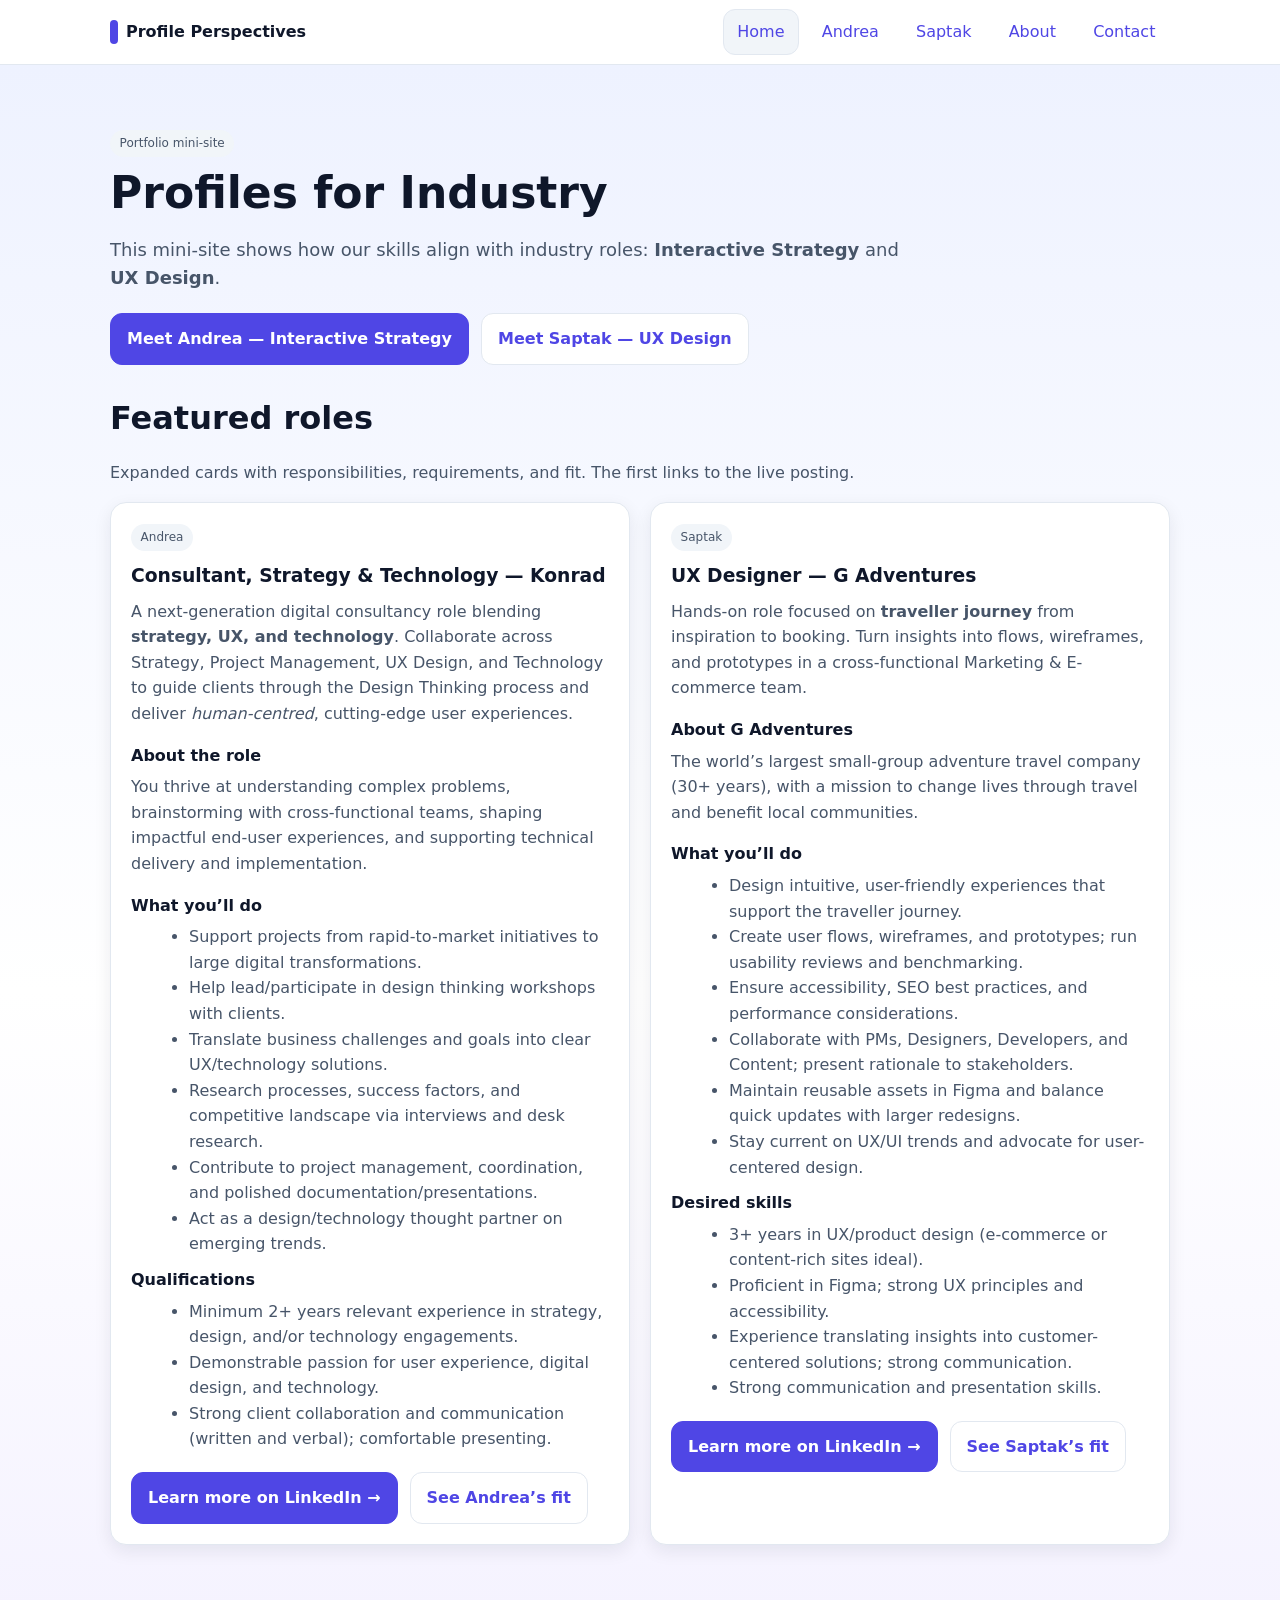
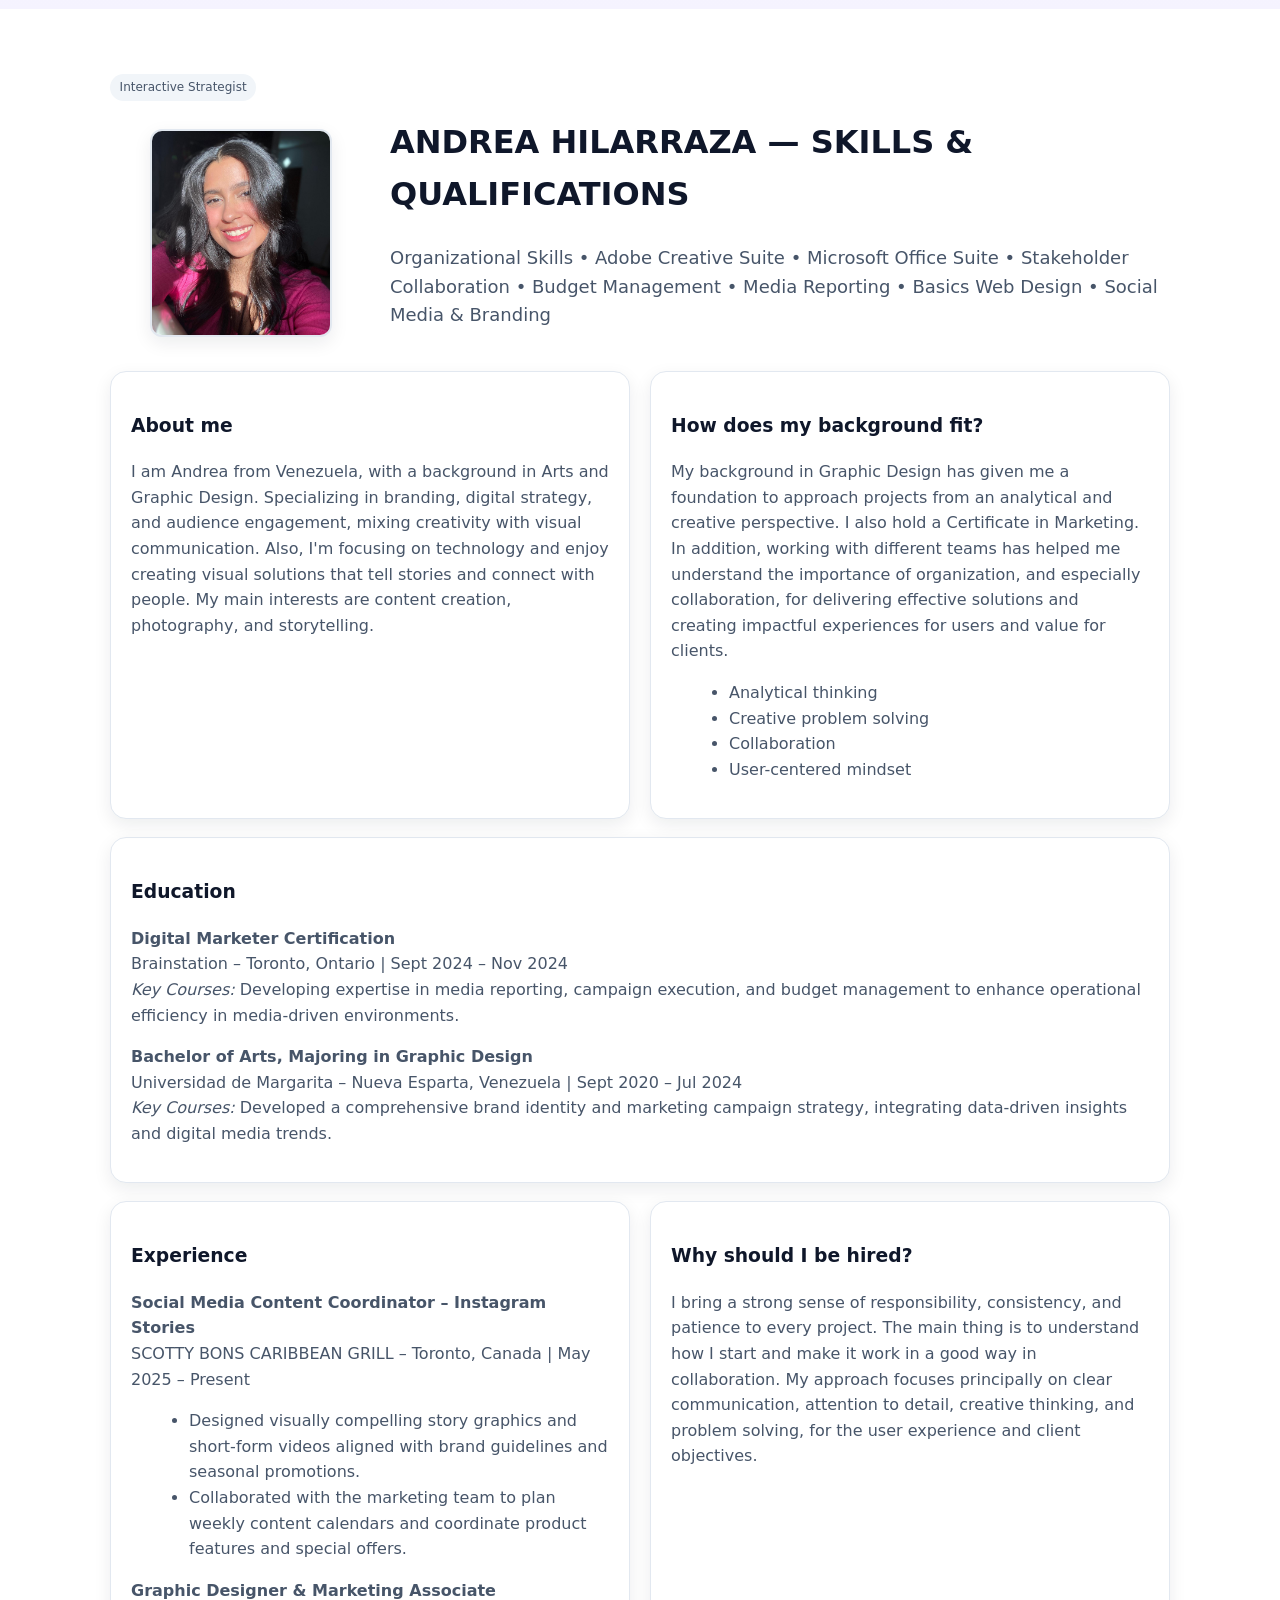
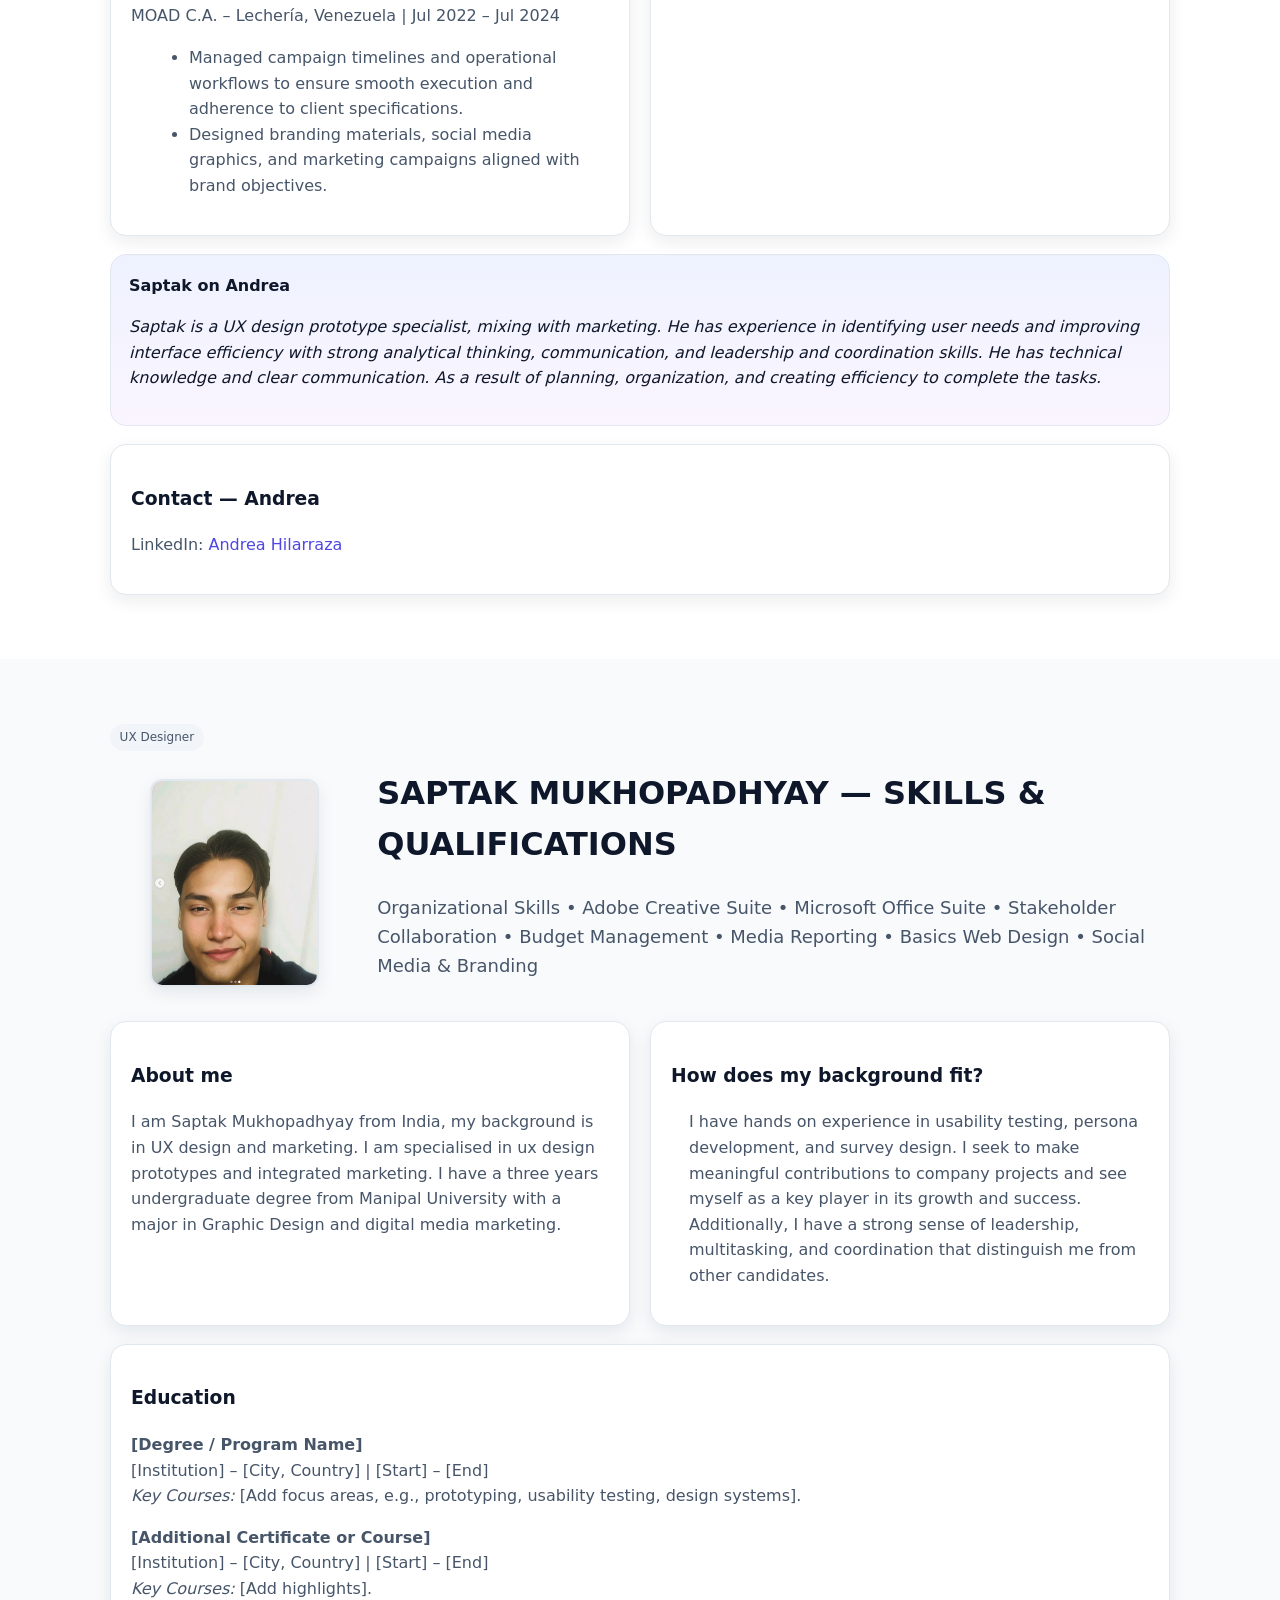
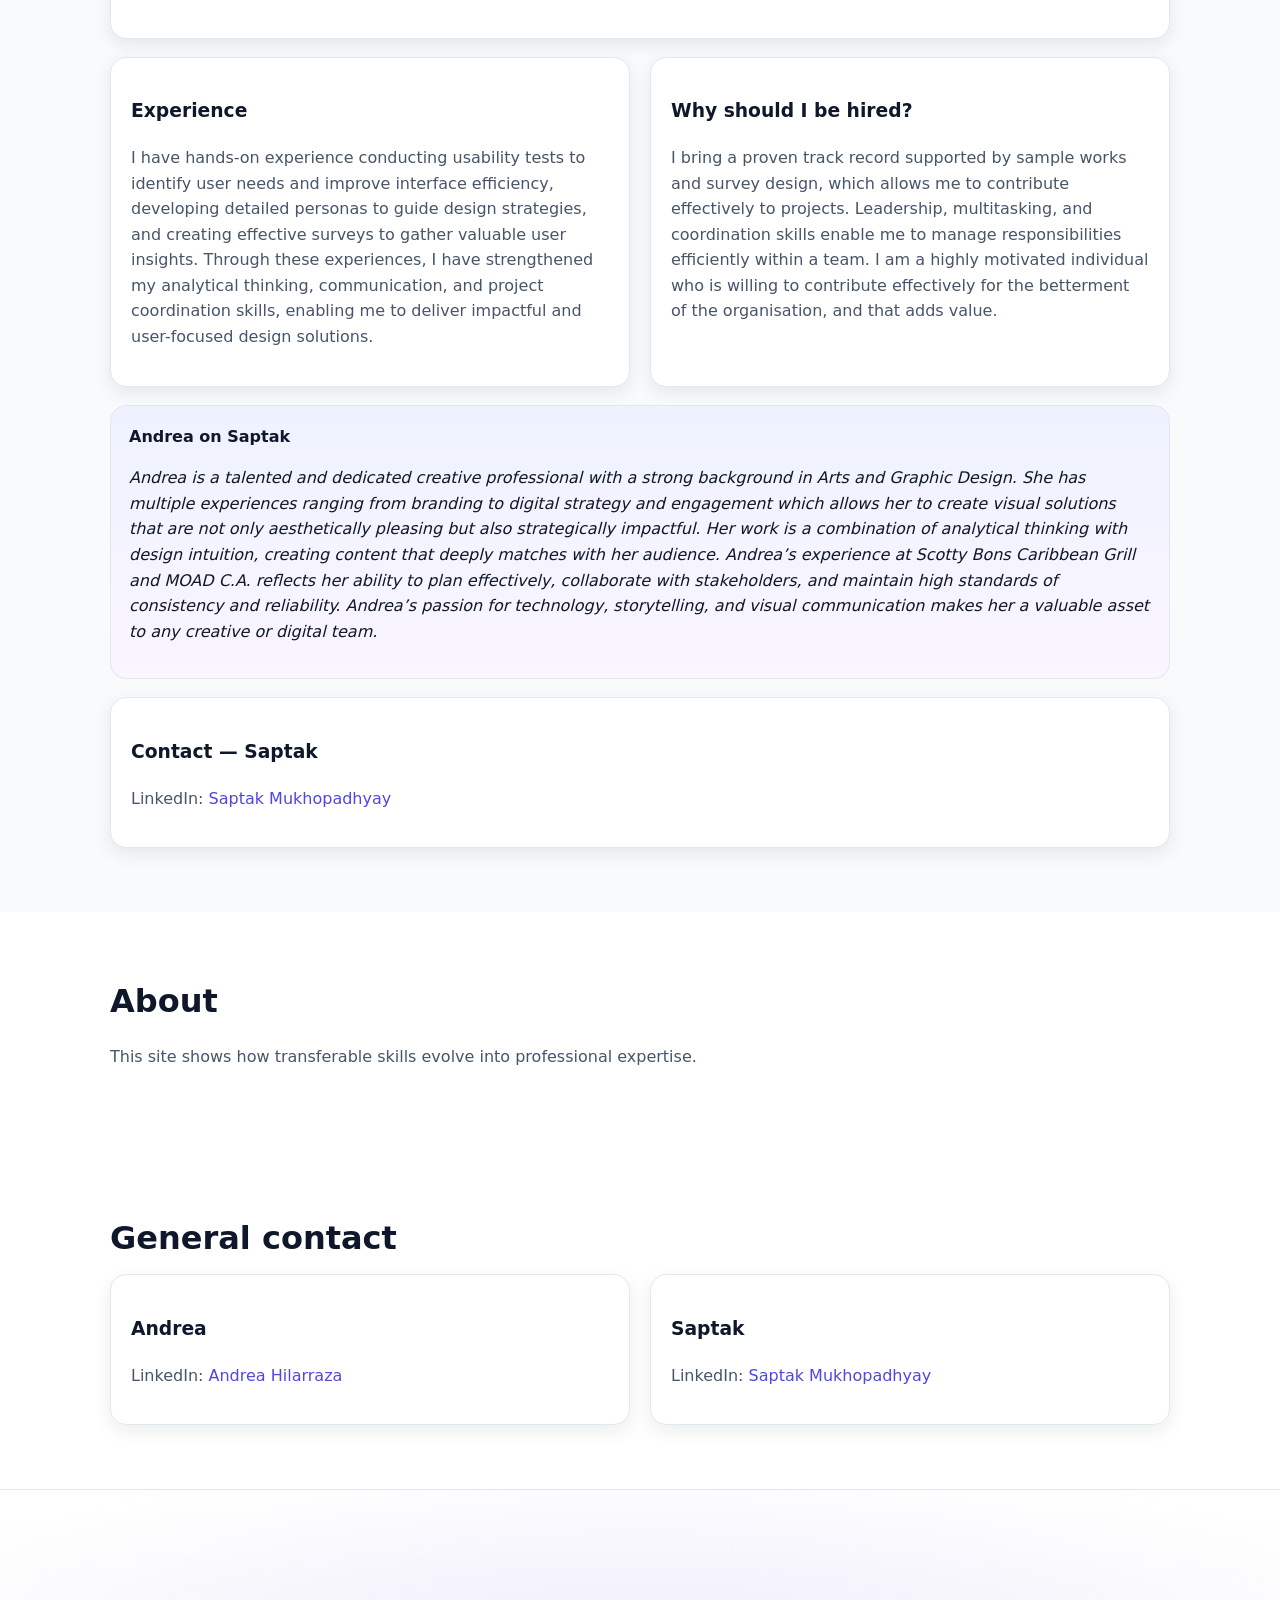
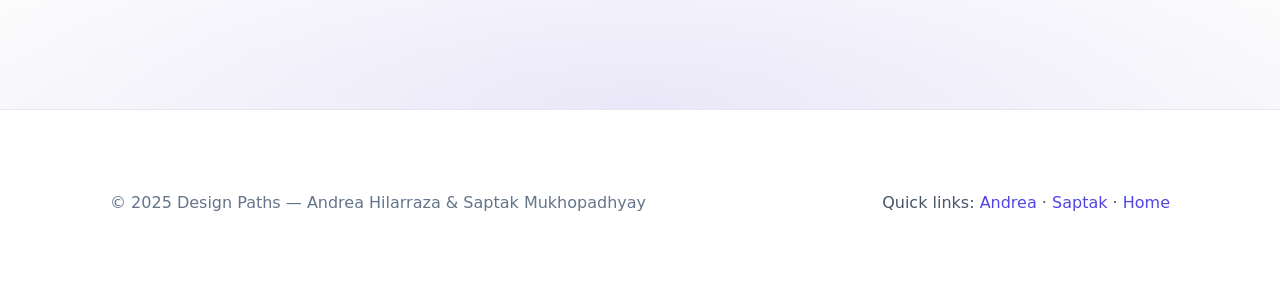
==== index.html @ 1379193f "Update index.html" ====
<!DOCTYPE html>
<html lang="en">
<head>
  <meta charset="utf-8" />
  <meta name="viewport" content="width=device-width,initial-scale=1" />
  <title>Andrea & Saptak</title>
  <meta name="description" content="Mini-site showing how our skills align with Interactive Strategy and UX Design roles." />
  <style>
    :root{
      /* Light palette + corporate accents */
      --bg:#ffffff; --ink:#0f172a; --muted:#475569; --line:#e2e8f0;
      --indigo:#4f46e5; --lav:#7c3aed; --soft:#f8fafc; --chip:#f1f5f9;
      /* UI tokens */
      --radius:16px; --shadow:0 6px 18px rgba(15,23,42,.08); --max:1100px;
      --focus: 0 0 0 3px rgba(79,70,229,.35), 0 0 0 6px rgba(124,58,237,.25);
      /* Avatar size */
      --avatar: 208px; /* slightly larger square */
    }
    *{box-sizing:border-box}
    html{scroll-behavior:smooth}
    @media (prefers-reduced-motion: reduce){
      html{scroll-behavior:auto}
      *{animation:none!important;transition:none!important}
    }
    body{
      margin:0; color:var(--ink);
      font:400 16px/1.6 system-ui,-apple-system,Segoe UI,Roboto,Inter,Arial,sans-serif;
      background:var(--bg);
    }
    a{color:var(--indigo);text-decoration:none}
    a:hover{text-decoration:underline}
    img{max-width:100%;display:block}
    /* Visible focus */
    a:focus, button:focus{outline:none; box-shadow:var(--focus); border-radius:10px}

    /* Layout */
    .container{max-width:var(--max);margin-inline:auto;padding:0 20px}
    section{padding:64px 0}
    .hero{background:linear-gradient(180deg,#eef2ff 0%, #fff 60%, #f5f3ff 100%)}
    h1{font-size:clamp(28px,5vw,44px);line-height:1.1;margin:12px 0}
    h2{font-size:clamp(22px,3.5vw,32px);margin:0 0 10px}
    p.lead{font-size:18px;color:var(--muted);max-width:70ch}
    .muted{color:var(--muted)}

    /* Header */
    .skip{position:absolute;left:-9999px;top:auto;width:1px;height:1px;overflow:hidden}
    .skip:focus{position:fixed;left:16px;top:16px;width:auto;height:auto;background:#fff;border:2px solid var(--indigo);padding:.5rem .75rem;border-radius:10px;z-index:1000}
    header{
      position:sticky;top:0;z-index:100;
      background:rgba(255,255,255,.85);
      backdrop-filter:saturate(160%) blur(8px);
      border-bottom:1px solid var(--line);
    }
    .nav{display:flex;align-items:center;justify-content:space-between;gap:12px;height:64px}
    .brand{display:flex;align-items:center;gap:.5rem;font-weight:700}
    .dot{width:8px;height:24px;background:var(--indigo);border-radius:4px}
    .links{display:flex;gap:.5rem;flex-wrap:wrap}
    .link{display:inline-flex;align-items:center;gap:.5rem;padding:.55rem .85rem;border-radius:.75rem;border:1px solid transparent}
    .link[aria-current="page"], .link.is-active, .link:hover{background:var(--chip);border-color:var(--line)}
    .link svg{width:16px;height:16px;opacity:.7}

    /* Components */
    .cta-row{display:flex;gap:12px;flex-wrap:wrap;margin-top:20px}
    .btn{display:inline-flex;align-items:center;justify-content:center;padding:.75rem 1rem;border-radius:12px;border:1px solid var(--line);font-weight:600;background:#fff}
    .btn.primary{background:var(--indigo);color:#fff;border-color:var(--indigo)}
    .btn.ghost:hover{background:#f8fafc}
    .btn:disabled{opacity:.6;cursor:not-allowed}

    .tag{display:inline-block;padding:.25rem .6rem;border-radius:999px;background:var(--chip);color:var(--muted);font-size:12px}

    .card{border:1px solid var(--line);border-radius:var(--radius);background:#fff;padding:20px;box-shadow:var(--shadow)}
    .grid{display:grid;gap:20px}
    .Cols2{grid-template-columns:repeat(2,minmax(0,1fr))}
    @media (max-width:840px){.Cols2{grid-template-columns:1fr}}

    .testimonial{display:flex;gap:14px;align-items:flex-start;margin-top:18px;background:linear-gradient(180deg,#eef2ff,#faf5ff);border:1px solid var(--line);border-radius:16px;padding:18px}
    .quote{font-style:italic}

    /* Footer & utilities */
    .footer{border-top:1px solid var(--line);color:#64748b}
    .backtop{position:fixed;right:16px;bottom:16px;z-index:100;opacity:0;pointer-events:none;transform:translateY(8px);transition:all .2s}
    .backtop.visible{opacity:1;pointer-events:auto;transform:translateY(0)}

    /* Square profile photos */
    .sr-only{
      position:absolute;width:1px;height:1px;padding:0;margin:-1px;overflow:hidden;
      clip:rect(0,0,0,0);white-space:nowrap;border:0;
    }
    .photo-frame{
      width:var(--avatar); height:var(--avatar);
      border-radius:12px; /* square with soft corners */
      overflow:hidden;
      border:2px solid var(--line);
      background:#fff;
      box-shadow:var(--shadow);
    }
    .photo-frame img{
      width:100%; height:100%;
      object-fit:cover;
      object-position:center center;
      display:block;
      aspect-ratio:1/1;
    }

    /* NEW: identity row puts avatar beside the name */
    .identity{display:flex;align-items:center;gap:18px;margin-top:12px}
    .identity .text{display:flex;flex-direction:column;gap:6px}
    .identity h2{margin:0}
    @media (max-width:640px){
      .identity{flex-direction:row;align-items:center}
    }

    /* Decorative bottom texture (subtle & professional) */
    .texture-band{
      height: 220px;
      background:
        radial-gradient(1200px 400px at 50% 100%, rgba(79,70,229,0.06), transparent 70%),
        radial-gradient(1000px 360px at 50% 100%, rgba(124,58,237,0.05), transparent 65%),
        linear-gradient(180deg, transparent 0%, rgba(15,23,42,0.02) 100%);
      border-top:1px solid var(--line);
    }
    @media (prefers-color-scheme: dark){
      .texture-band{
        background:
          radial-gradient(1200px 400px at 50% 100%, rgba(99,102,241,0.12), transparent 70%),
          radial-gradient(1000px 360px at 50% 100%, rgba(168,85,247,0.10), transparent 65%),
          linear-gradient(180deg, transparent 0%, rgba(255,255,255,0.03) 100%);
      }
    }
  </style>
</head>
<body>
  <a class="skip" href="#main-content">Skip to content</a>

  <!-- NAV -->
  <header role="banner">
    <div class="container nav">
      <div class="brand"><span class="dot" aria-hidden="true"></span> Profile Perspectives </div>
      <nav class="links" aria-label="Primary">
        <a class="link" href="#home" data-nav>Home</a>
        <a class="link" href="#andrea" data-nav>Andrea</a>
        <a class="link" href="#saptak" data-nav>Saptak</a>
        <a class="link" href="#about" data-nav>About</a>
        <a class="link" href="#contact" data-nav>Contact</a>
      </nav>
    </div>
  </header>

  <main id="main-content">
    <!-- HOME -->
    <section id="home" class="hero" aria-labelledby="home-title">
      <div class="container">
        <span class="tag">Portfolio mini-site</span>
        <h1 id="home-title">Profiles for Industry</h1>
        <p class="lead">
          This mini-site shows how our skills align with industry roles:
          <strong>Interactive Strategy</strong> and <strong>UX Design</strong>.
        </p>
        <div class="cta-row">
          <a class="btn primary" href="#andrea" aria-label="Go to Andrea’s profile">Meet Andrea — Interactive Strategy</a>
          <a class="btn" href="#saptak" aria-label="Go to Saptak’s profile">Meet Saptak — UX Design</a>
        </div>
      </div>

      <!-- Featured roles -->
      <div class="container" aria-labelledby="roles-title" style="margin-top:28px">
        <h2 id="roles-title">Featured roles</h2>
        <p class="muted">Expanded cards with responsibilities, requirements, and fit. The first links to the live posting.</p>

        <div class="grid Cols2" style="margin-top:16px">
          <!-- ANDREA — Consultant, Strategy & Technology (Konrad) -->
          <article class="card" aria-labelledby="role-andrea">
            <div class="tag" aria-hidden="true">Andrea</div>
            <h3 id="role-andrea" style="margin:10px 0 6px">Consultant, Strategy & Technology — Konrad</h3>
            <p class="muted" style="margin-top:8px">
              A next-generation digital consultancy role blending <strong>strategy, UX, and technology</strong>. Collaborate across Strategy,
              Project Management, UX Design, and Technology to guide clients through the Design Thinking process and deliver
              <em>human-centred</em>, cutting-edge user experiences.
            </p>

            <h4 style="margin:14px 0 6px">About the role</h4>
            <p class="muted" style="margin-top:0">
              You thrive at understanding complex problems, brainstorming with cross-functional teams, shaping impactful end-user
              experiences, and supporting technical delivery and implementation.
            </p>

            <h4 style="margin:12px 0 6px">What you’ll do</h4>
            <ul class="muted" style="margin:0 0 10px 18px">
              <li>Support projects from rapid-to-market initiatives to large digital transformations.</li>
              <li>Help lead/participate in design thinking workshops with clients.</li>
              <li>Translate business challenges and goals into clear UX/technology solutions.</li>
              <li>Research processes, success factors, and competitive landscape via interviews and desk research.</li>
              <li>Contribute to project management, coordination, and polished documentation/presentations.</li>
              <li>Act as a design/technology thought partner on emerging trends.</li>
            </ul>

            <h4 style="margin:10px 0 6px">Qualifications</h4>
            <ul class="muted" style="margin:0 0 14px 18px">
              <li>Minimum 2+ years relevant experience in strategy, design, and/or technology engagements.</li>
              <li>Demonstrable passion for user experience, digital design, and technology.</li>
              <li>Strong client collaboration and communication (written and verbal); comfortable presenting.</li>
            </ul>

            <div class="cta-row">
              <a class="btn primary"
                href="https://www.linkedin.com/jobs/view/4295014505/"
                target="_blank" rel="noopener noreferrer"
                aria-label="Open LinkedIn job posting for Consultant, Strategy & Technology at Konrad">
                Learn more on LinkedIn →
              </a>
              <a class="btn" href="#andrea" aria-label="Go to Andrea’s profile to see alignment">See Andrea’s fit</a>
            </div>
          </article>

          <!-- SAPTAK — UX Designer (G Adventures) -->
          <article class="card" aria-labelledby="role-saptak">
            <div class="tag" aria-hidden="true">Saptak</div>
            <h3 id="role-saptak" style="margin:10px 0 6px">UX Designer — G Adventures</h3>
            <p class="muted" style="margin-top:8px">
              Hands-on role focused on <strong>traveller journey</strong> from inspiration to booking. Turn insights into flows,
              wireframes, and prototypes in a cross-functional Marketing & E-commerce team.
            </p>

            <h4 style="margin:14px 0 6px">About G Adventures</h4>
            <p class="muted" style="margin-top:0">
              The world’s largest small-group adventure travel company (30+ years), with a mission to change lives through travel and benefit local communities.
            </p>

            <h4 style="margin:12px 0 6px">What you’ll do</h4>
            <ul class="muted" style="margin:0 0 10px 18px">
              <li>Design intuitive, user-friendly experiences that support the traveller journey.</li>
              <li>Create user flows, wireframes, and prototypes; run usability reviews and benchmarking.</li>
              <li>Ensure accessibility, SEO best practices, and performance considerations.</li>
              <li>Collaborate with PMs, Designers, Developers, and Content; present rationale to stakeholders.</li>
              <li>Maintain reusable assets in Figma and balance quick updates with larger redesigns.</li>
              <li>Stay current on UX/UI trends and advocate for user-centered design.</li>
            </ul>

            <h4 style="margin:10px 0 6px">Desired skills</h4>
            <ul class="muted" style="margin:0 0 14px 18px">
              <li>3+ years in UX/product design (e-commerce or content-rich sites ideal).</li>
              <li>Proficient in Figma; strong UX principles and accessibility.</li>
              <li>Experience translating insights into customer-centered solutions; strong communication.</li>
              <li>Strong communication and presentation skills.</li>
            </ul>

            <div class="cta-row">
              <a class="btn primary"
                 href="https://www.linkedin.com/jobs/view/4293654556/"
                 target="_blank" rel="noopener noreferrer"
                 aria-label="Open LinkedIn job posting for UX Designer at G Adventures">
                 Learn more on LinkedIn →
              </a>
              <a class="btn" href="#saptak" aria-label="Go to Saptak’s profile to see alignment">See Saptak’s fit</a>
            </div>
          </article>
        </div>
      </div>
      <!-- end Featured roles -->
    </section>

    <!-- ANDREA -->
    <section id="andrea" aria-labelledby="andrea-title">
      <div class="container">
        <span class="tag">Interactive Strategist</span>
        <!-- IDENTITY ROW: avatar beside the name -->
        <div class="identity" aria-labelledby="andrea-title">
          <figure class="photo-frame" aria-labelledby="andrea-photo-caption">
            <img src="andrea-photo.jpg" alt="Portrait of Andrea Hilarraza" />
            <figcaption id="andrea-photo-caption" class="sr-only">Andrea — replace andrea-photo.jpg with your image.</figcaption>
          </figure>
          <div class="text">
            <h2 id="andrea-title">ANDREA HILARRAZA — SKILLS & QUALIFICATIONS </h2>
            <p class="lead"> Organizational Skills • Adobe Creative Suite • Microsoft Office Suite • Stakeholder Collaboration • Budget
Management • Media Reporting • Basics Web Design • Social Media & Branding</p>
          </div>
        </div>

        <!-- Row 1: About + Background Fit -->
        <div class="grid Cols2" style="margin-top:18px">
          <article class="card">
            <h3>About me</h3>
            <p class="muted">I am Andrea from Venezuela, with a background in Arts and Graphic Design. Specializing in branding, digital strategy, and audience engagement, mixing creativity with visual communication. Also, I'm focusing on technology and enjoy creating visual solutions that tell stories and connect with people. My main interests are content creation, photography, and storytelling.</p>
          </article>
          <article class="card">
            <h3>How does my background fit?</h3>
            <p class="muted">My background in Graphic Design has given me a foundation to approach projects from an analytical and creative perspective. I also hold a Certificate in Marketing. In addition, working with different teams has helped me understand the importance of organization, and especially collaboration, for delivering effective solutions and creating impactful experiences for users and value for clients.</p>
            <ul class="muted" style="margin-left:18px">
              <li>Analytical thinking</li>
              <li>Creative problem solving</li>
              <li>Collaboration</li>
              <li>User-centered mindset</li>
            </ul>
          </article>
        </div>

        <!-- NEW: Education (Andrea) -->
        <div class="card" style="margin-top:18px">
          <h3>Education</h3>
          <div class="muted">
            <p><strong>Digital Marketer Certification</strong><br/>
            Brainstation – Toronto, Ontario | Sept 2024 – Nov 2024<br/>
            <em>Key Courses:</em> Developing expertise in media reporting, campaign execution, and budget management to enhance operational efficiency in media-driven environments.</p>

            <p style="margin-top:12px;"><strong>Bachelor of Arts, Majoring in Graphic Design</strong><br/>
            Universidad de Margarita – Nueva Esparta, Venezuela | Sept 2020 – Jul 2024<br/>
            <em>Key Courses:</em> Developed a comprehensive brand identity and marketing campaign strategy, integrating data-driven insights and digital media trends.</p>
          </div>
        </div>

        <!-- Row 2: Experience + Why Hired -->
        <div class="grid Cols2" style="margin-top:18px">
          <article class="card">
            <h3>Experience</h3>
            <div class="muted">
              <p><strong>Social Media Content Coordinator – Instagram Stories</strong><br/>
              SCOTTY BONS CARIBBEAN GRILL – Toronto, Canada | May 2025 – Present</p>
              <ul style="margin-left:18px">
                <li>Designed visually compelling story graphics and short-form videos aligned with brand guidelines and seasonal promotions.</li>
                <li>Collaborated with the marketing team to plan weekly content calendars and coordinate product features and special offers.</li>
              </ul>

              <p style="margin-top:12px;"><strong>Graphic Designer &amp; Marketing Associate</strong><br/>
              MOAD C.A. – Lechería, Venezuela | Jul 2022 – Jul 2024</p>
              <ul style="margin-left:18px">
                <li>Managed campaign timelines and operational workflows to ensure smooth execution and adherence to client specifications.</li>
                <li>Designed branding materials, social media graphics, and marketing campaigns aligned with brand objectives.</li>
              </ul>
            </div>
          </article>

          <article class="card">
            <h3>Why should I be hired?</h3>
            <p class="muted">
              I bring a strong sense of responsibility, consistency, and patience to every project. The main thing is to understand how I start and make it work in a good way in collaboration. 
              My approach focuses principally on clear communication, attention to detail, creative thinking, and problem solving, for the user experience and client objectives. 
            </p>
          </article>
        </div>

        <!-- Testimonial: Saptak on Andrea -->
        <div class="testimonial" aria-label="Testimonial from Saptak about Andrea">
          <div>
            <strong>Saptak on Andrea</strong>
            <p class="quote">Saptak is a UX design prototype specialist, mixing with marketing. He has experience in identifying user needs and improving interface efficiency with strong analytical thinking, communication, and leadership and coordination skills. He has technical knowledge and clear communication. 
              As a result of planning, organization, and creating efficiency to complete the tasks.</p>
          </div>
        </div>

        <!-- CONTACT — ANDREA -->
        <div class="card" id="contact-andrea" style="margin-top:18px">
          <h3>Contact — Andrea</h3>
          <p class="muted">LinkedIn: <a href="https://www.linkedin.com/in/andrea-hilarraza/" target="_blank" rel="noopener noreferrer" aria-label="Visit Andrea's LinkedIn"> Andrea Hilarraza </a></p>
        </div>
      </div>
    </section>

    <!-- SAPTAK -->
    <section id="saptak" aria-labelledby="saptak-title" style="background:var(--soft)">
      <div class="container">
        <span class="tag">UX Designer</span>
        <!-- IDENTITY ROW: avatar beside the name -->
        <div class="identity" aria-labelledby="saptak-title">
          <figure class="photo-frame" aria-labelledby="saptak-photo-caption">
            <img src="saptak-photo.png" alt="Portrait of Saptak Mukhopadhyay" />
            <figcaption id="saptak-photo-caption" class="sr-only">Saptak — replace saptak-photo.png with your image.</figcaption>
          </figure>
          <div class="text">
            <h2 id="saptak-title">SAPTAK MUKHOPADHYAY — SKILLS & QUALIFICATIONS </h2>
            <p class="lead">Organizational Skills • Adobe Creative Suite • Microsoft Office Suite • Stakeholder Collaboration • Budget
Management • Media Reporting • Basics Web Design • Social Media & Branding</p>
          </div>
        </div>

        <!-- Row 1: About + Background Fit -->
        <div class="grid Cols2" style="margin-top:18px">
          <article class="card">
            <h3>About me</h3>
            <p class="muted">I am Saptak Mukhopadhyay from India, my background is in UX design and marketing. 
              I am specialised in ux design prototypes and integrated marketing. I have a three years undergraduate degree from Manipal University 
              with a major in Graphic Design and digital media marketing.</p>
          </article>
          <article class="card">
            <h3>How does my background fit?</h3>
            <p class="muted" style="margin-left:18px"> I have hands on experience in usability testing, persona development, and survey design. 
              I seek to make meaningful contributions to company projects and see myself as a key player in its growth and success. Additionally, 
              I have a strong sense of leadership, multitasking, and coordination that distinguish me from other candidates.</p>
          </article>
        </div>

        <!-- NEW: Education (Saptak) -->
        <div class="card" style="margin-top:18px">
          <h3>Education</h3>
          <div class="muted">
            <!-- Rellena estos campos cuando tengas la info -->
            <p><strong>[Degree / Program Name]</strong><br/>
            [Institution] – [City, Country] | [Start] – [End]<br/>
            <em>Key Courses:</em> [Add focus areas, e.g., prototyping, usability testing, design systems].</p>

            <p style="margin-top:12px;"><strong>[Additional Certificate or Course]</strong><br/>
            [Institution] – [City, Country] | [Start] – [End]<br/>
            <em>Key Courses:</em> [Add highlights].</p>
          </div>
        </div>

        <!-- Row 2: Experience + Why Hired -->
        <div class="grid Cols2" style="margin-top:18px">
          <article class="card">
            <h3>Experience</h3>
            <p class="muted">I have hands-on experience conducting usability tests to identify user needs and improve interface efficiency, 
              developing detailed personas to guide design strategies, and creating effective surveys to gather valuable user insights. 
              Through these experiences, I have strengthened my analytical thinking, communication, and project coordination skills, enabling me to deliver impactful and 
              user-focused design solutions.</p>
          </article>
          <article class="card">
            <h3>Why should I be hired?</h3>
            <p class="muted">I bring a proven track record supported by sample works and survey design, which allows me to contribute effectively 
              to projects. Leadership, multitasking, and coordination skills enable me to manage responsibilities efficiently within a team. I am a highly motivated individual who is willing to contribute effectively 
              for the betterment of the organisation, and that adds value.</p>
          </article>
        </div>

        <!-- Testimonial: Andrea on Saptak -->
        <div class="testimonial" aria-label="Testimonial from Andrea about Saptak">
          <div>
            <strong>Andrea on Saptak</strong>
            <p class="quote">Andrea is a talented and dedicated creative professional with a strong background in Arts and Graphic Design. She has multiple experiences ranging from branding to digital strategy and engagement which allows her to create visual solutions that are not only aesthetically pleasing but also strategically impactful.
Her work is a combination of analytical thinking with design intuition, creating content that deeply matches with her audience. Andrea’s experience at Scotty Bons Caribbean Grill and MOAD C.A. reflects her ability to plan effectively, collaborate with stakeholders, and maintain high standards of consistency and reliability.
Andrea’s passion for technology, storytelling, and visual communication makes her a valuable asset to any creative or digital team.</p>
          </div>
        </div>

        <!-- CONTACT — SAPTAK -->
        <div class="card" id="contact-saptak" style="margin-top:18px">
          <h3>Contact — Saptak</h3>
          <p class="muted">LinkedIn: <a href="https://www.linkedin.com/in/saptak-mukhopadhyay-90a08b219/" target="_blank" rel="noopener noreferrer" aria-label="Visit Saptak's LinkedIn"> Saptak Mukhopadhyay </a></p>
        </div>
      </div>
    </section>

    <!-- ABOUT -->
    <section id="about" aria-labelledby="about-title">
      <div class="container">
        <h2 id="about-title">About</h2>
        <p class="muted">This site shows how transferable skills evolve into professional expertise.</p>
      </div>
    </section>

    <!-- CONTACT -->
    <section id="contact" aria-labelledby="contact-title">
      <div class="container">
        <h2 id="contact-title">General contact</h2>
        <div class="grid Cols2" style="margin-top:10px">
          <div class="card">
            <h3>Andrea</h3>
            <p class="muted">LinkedIn: <a href="https://www.linkedin.com/in/andrea-hilarraza/" target="_blank" rel="noopener noreferrer" aria-label="Visit Andrea's LinkedIn">Andrea Hilarraza</a></p>
          </div>
          <div class="card">
            <h3>Saptak</h3>
            <p class="muted">LinkedIn: <a href="https://www.linkedin.com/in/saptak-mukhopadhyay-90a08b219/" target="_blank" rel="noopener noreferrer" aria-label="Visit Saptak's LinkedIn">Saptak Mukhopadhyay</a></p>
          </div>
        </div>
      </div>
    </section>
  </main>

  <!-- Subtle bottom texture -->
  <section class="texture-band" aria-hidden="true"></section>

  <!-- FOOTER -->
  <footer class="footer" role="contentinfo">
    <section>
      <div class="container" style="display:flex;align-items:center;justify-content:space-between;gap:12px;flex-wrap:wrap">
        <p>© 2025 Design Paths — Andrea Hilarraza & Saptak Mukhopadhyay</p>
        <p class="muted">Quick links: <a href="#andrea">Andrea</a> · <a href="#saptak">Saptak</a> · <a href="#home">Home</a></p>
      </div>
    </section>
  </footer>

  <!-- Back to top -->
  <a href="#home" class="btn backtop" id="backtop" aria-label="Back to top">↑ Top</a>

  <script>
    // Accessible scrollspy: highlights current nav item
    (function(){
      const links = Array.from(document.querySelectorAll('[data-nav]'));
      const ids = links.map(a => a.getAttribute('href')).filter(h => h.startsWith('#'));
      const targets = ids.map(id => document.querySelector(id)).filter(Boolean);

      const setActive = (id) => {
        links.forEach(l => l.classList.toggle('is-active', l.getAttribute('href') === id));
      };

      const observer = new IntersectionObserver((entries) => {
        const visible = entries
          .filter(e => e.isIntersecting)
          .sort((a,b)=> b.intersectionRatio - a.intersectionRatio)[0];
        if(visible){ setActive('#'+visible.target.id); }
      }, { rootMargin: '-40% 0px -55% 0px', threshold:[0, .2, .5, .75, 1] });

      targets.forEach(t => observer.observe(t));

      // Back-to-top visibility
      const back = document.getElementById('backtop');
      const toggleBack = () => {
        if (window.scrollY > 600){ back.classList.add('visible'); }
        else { back.classList.remove('visible'); }
      };
      toggleBack(); window.addEventListener('scroll', toggleBack);

      // Keyboard-friendly focus on section headings after clicking nav links
      links.forEach(a=>{
        a.addEventListener('click', ()=>{
          const href = a.getAttribute('href');
          if(href.startsWith('#')){
            const target = document.querySelector(href);
            if(target){
              if(!target.hasAttribute('tabindex')) target.setAttribute('tabindex','-1');
              setTimeout(()=> target.focus({preventScroll:true}), 300);
            }
          }
        });
      });
    })();
  </script>
</body>
</html>
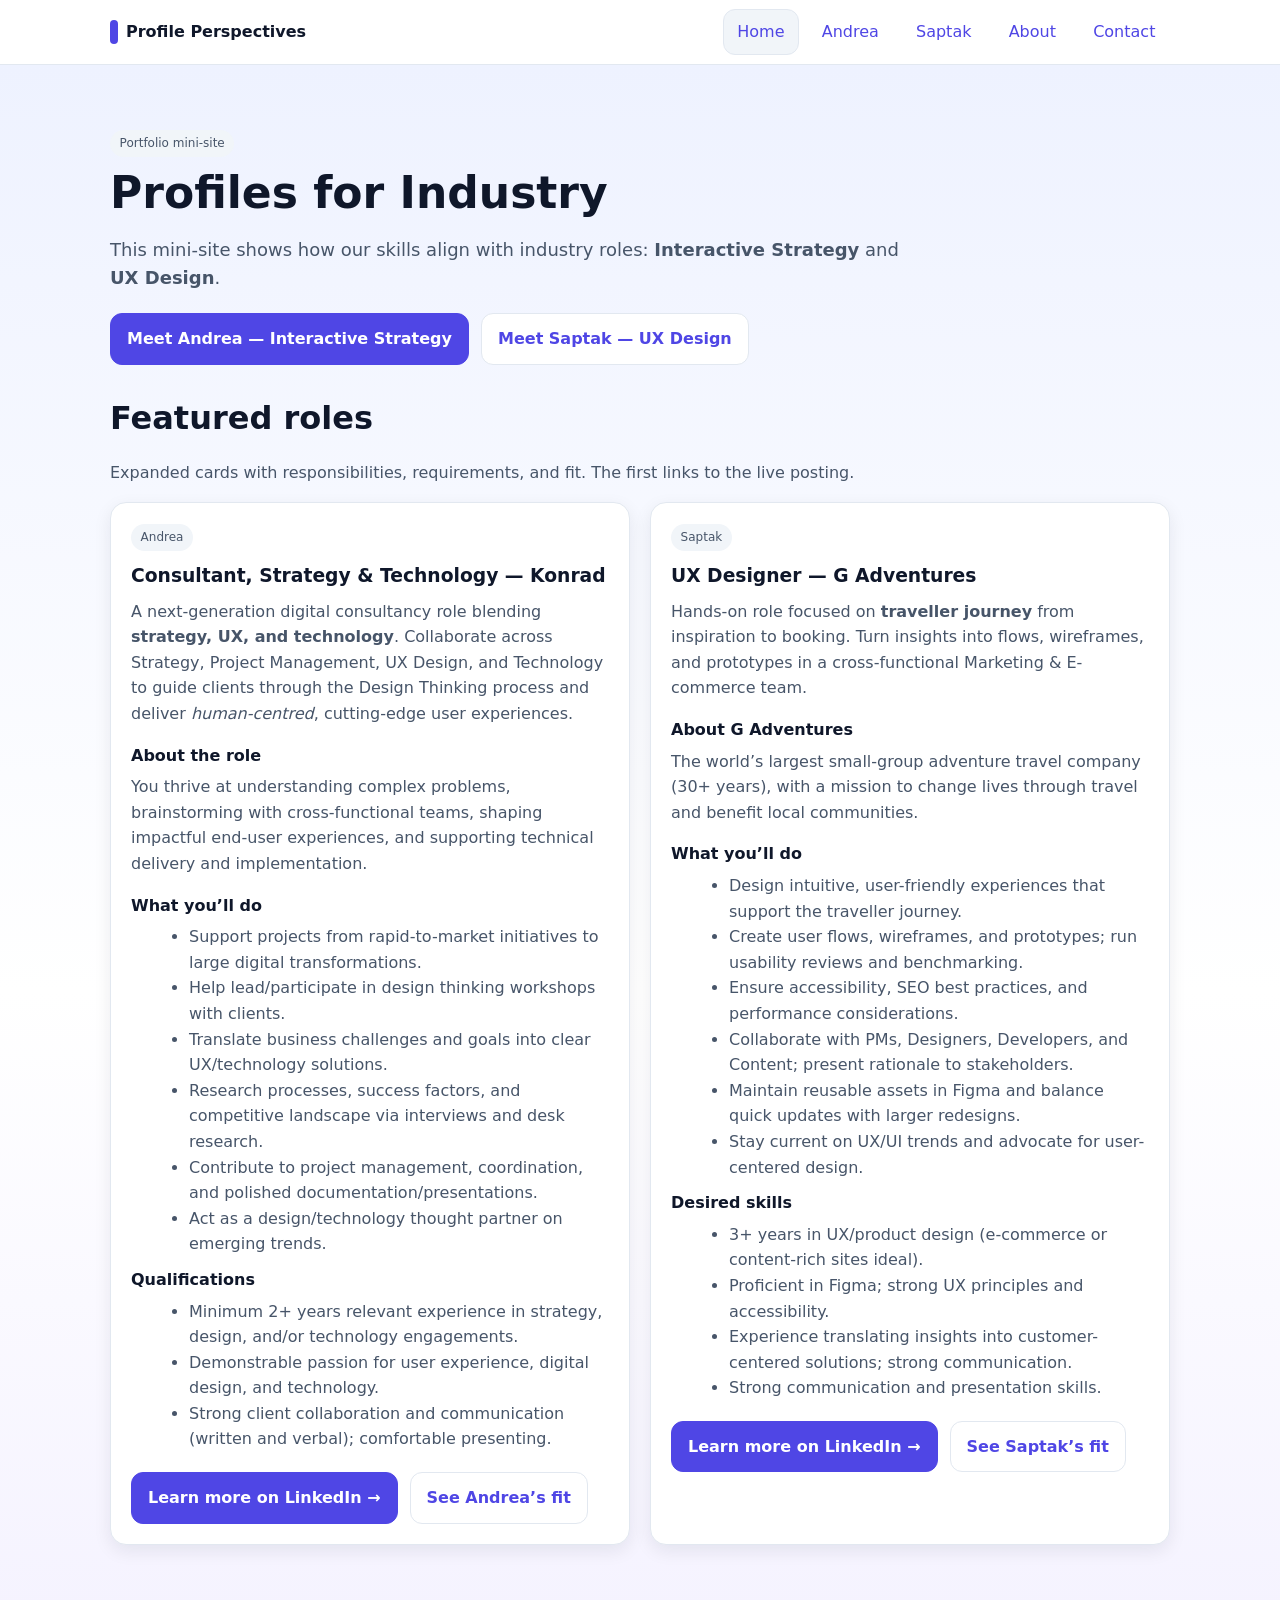
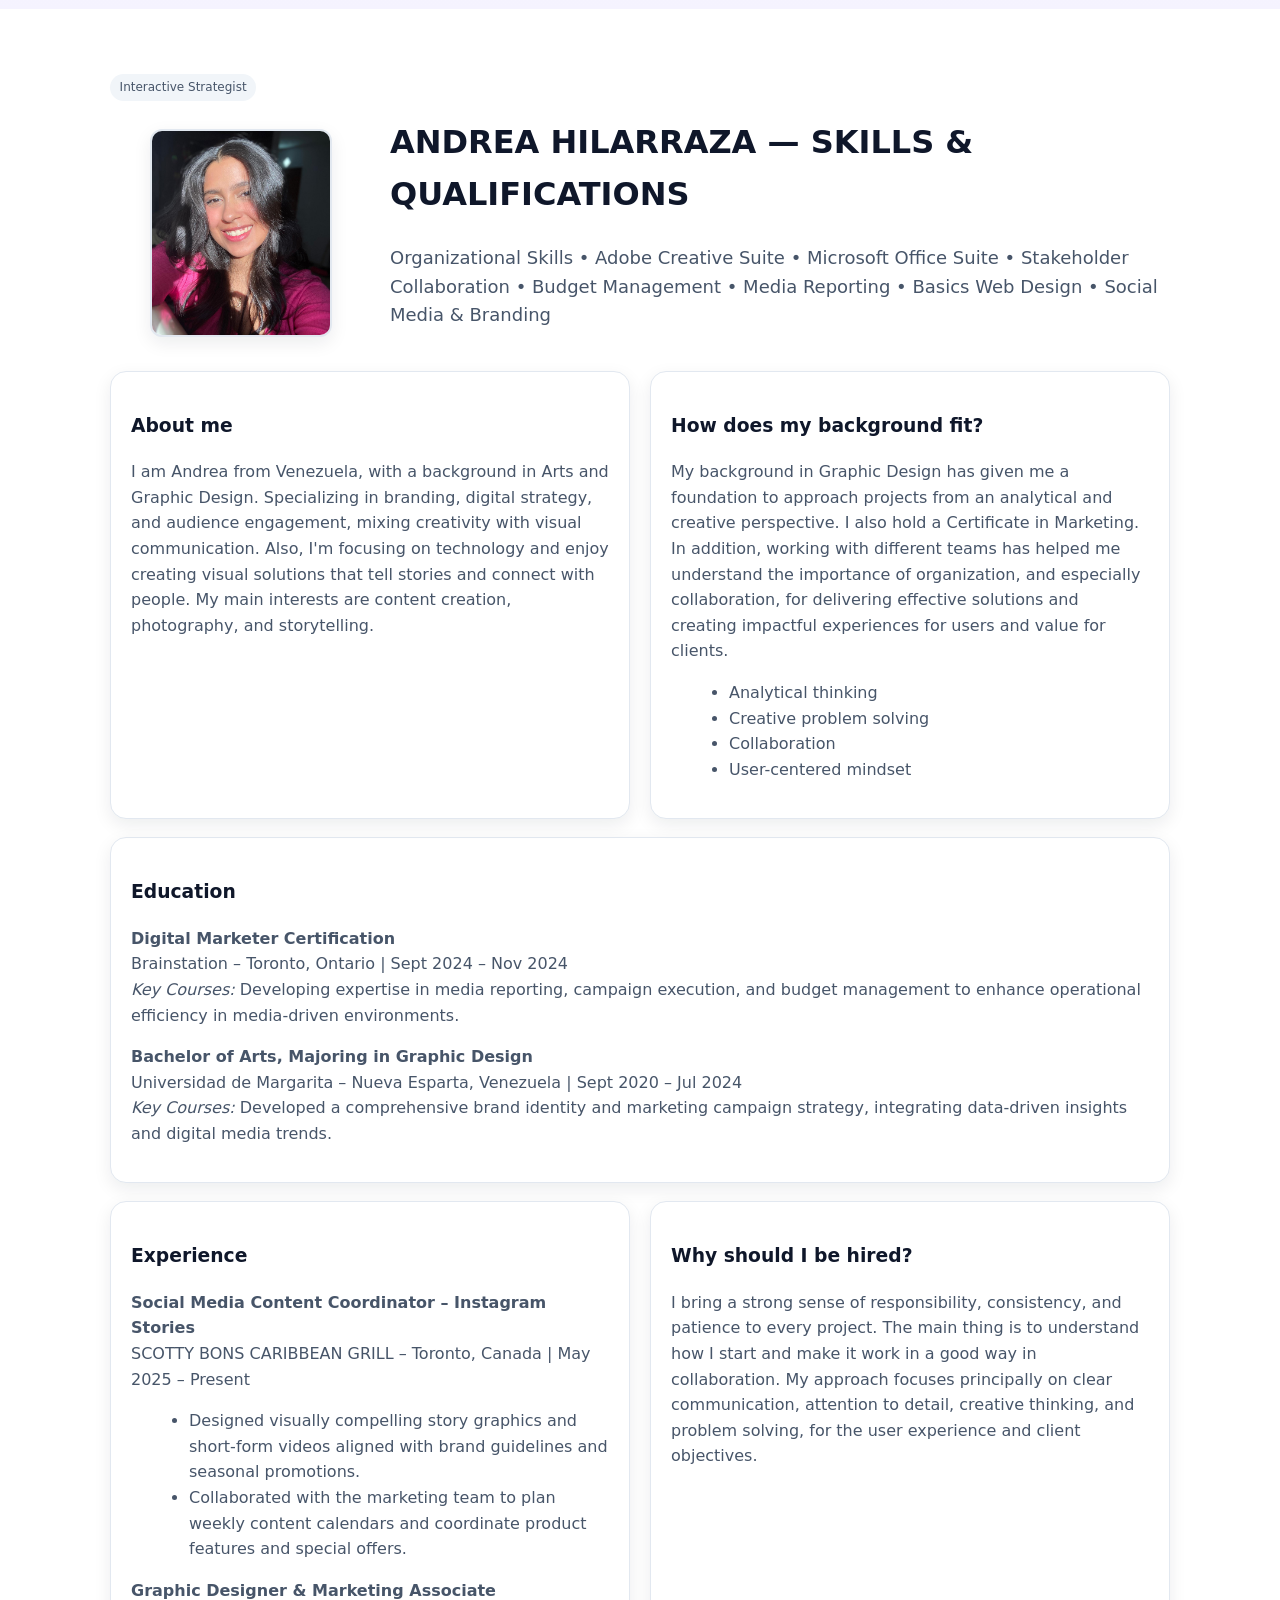
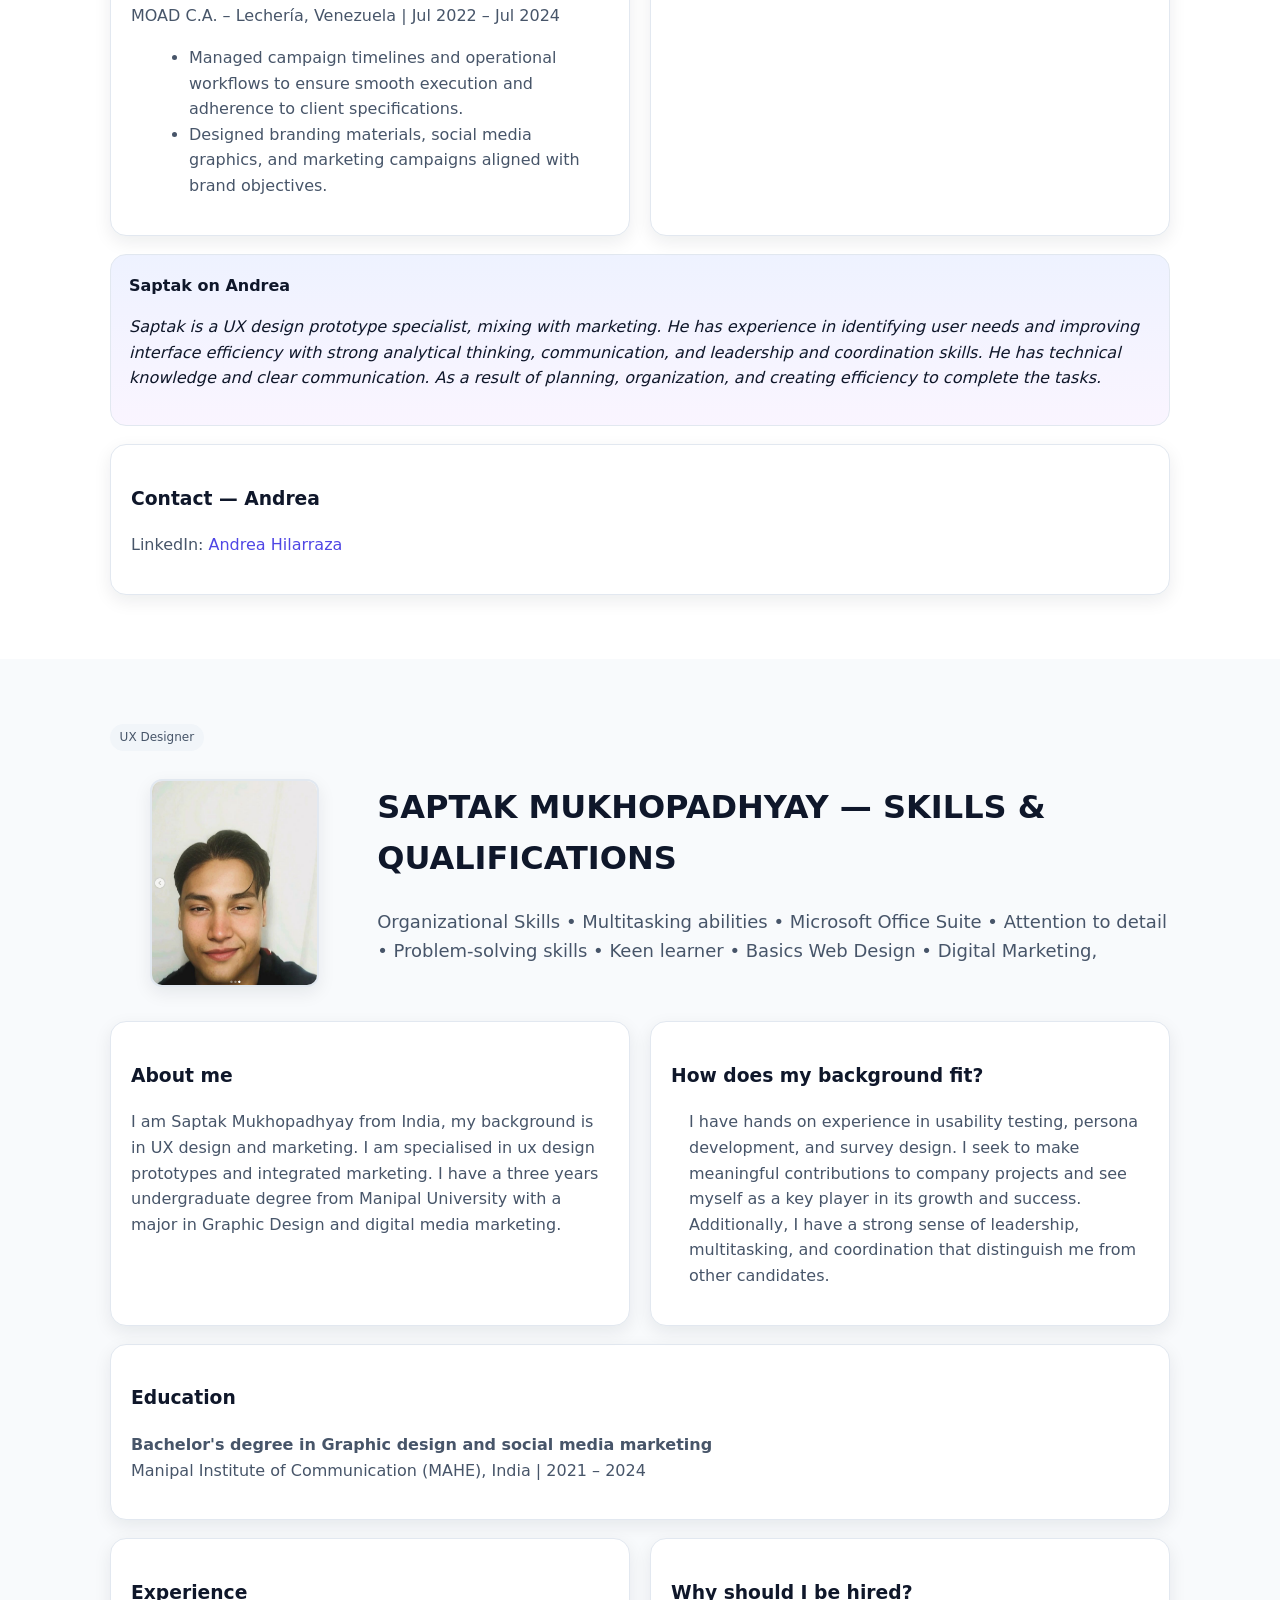
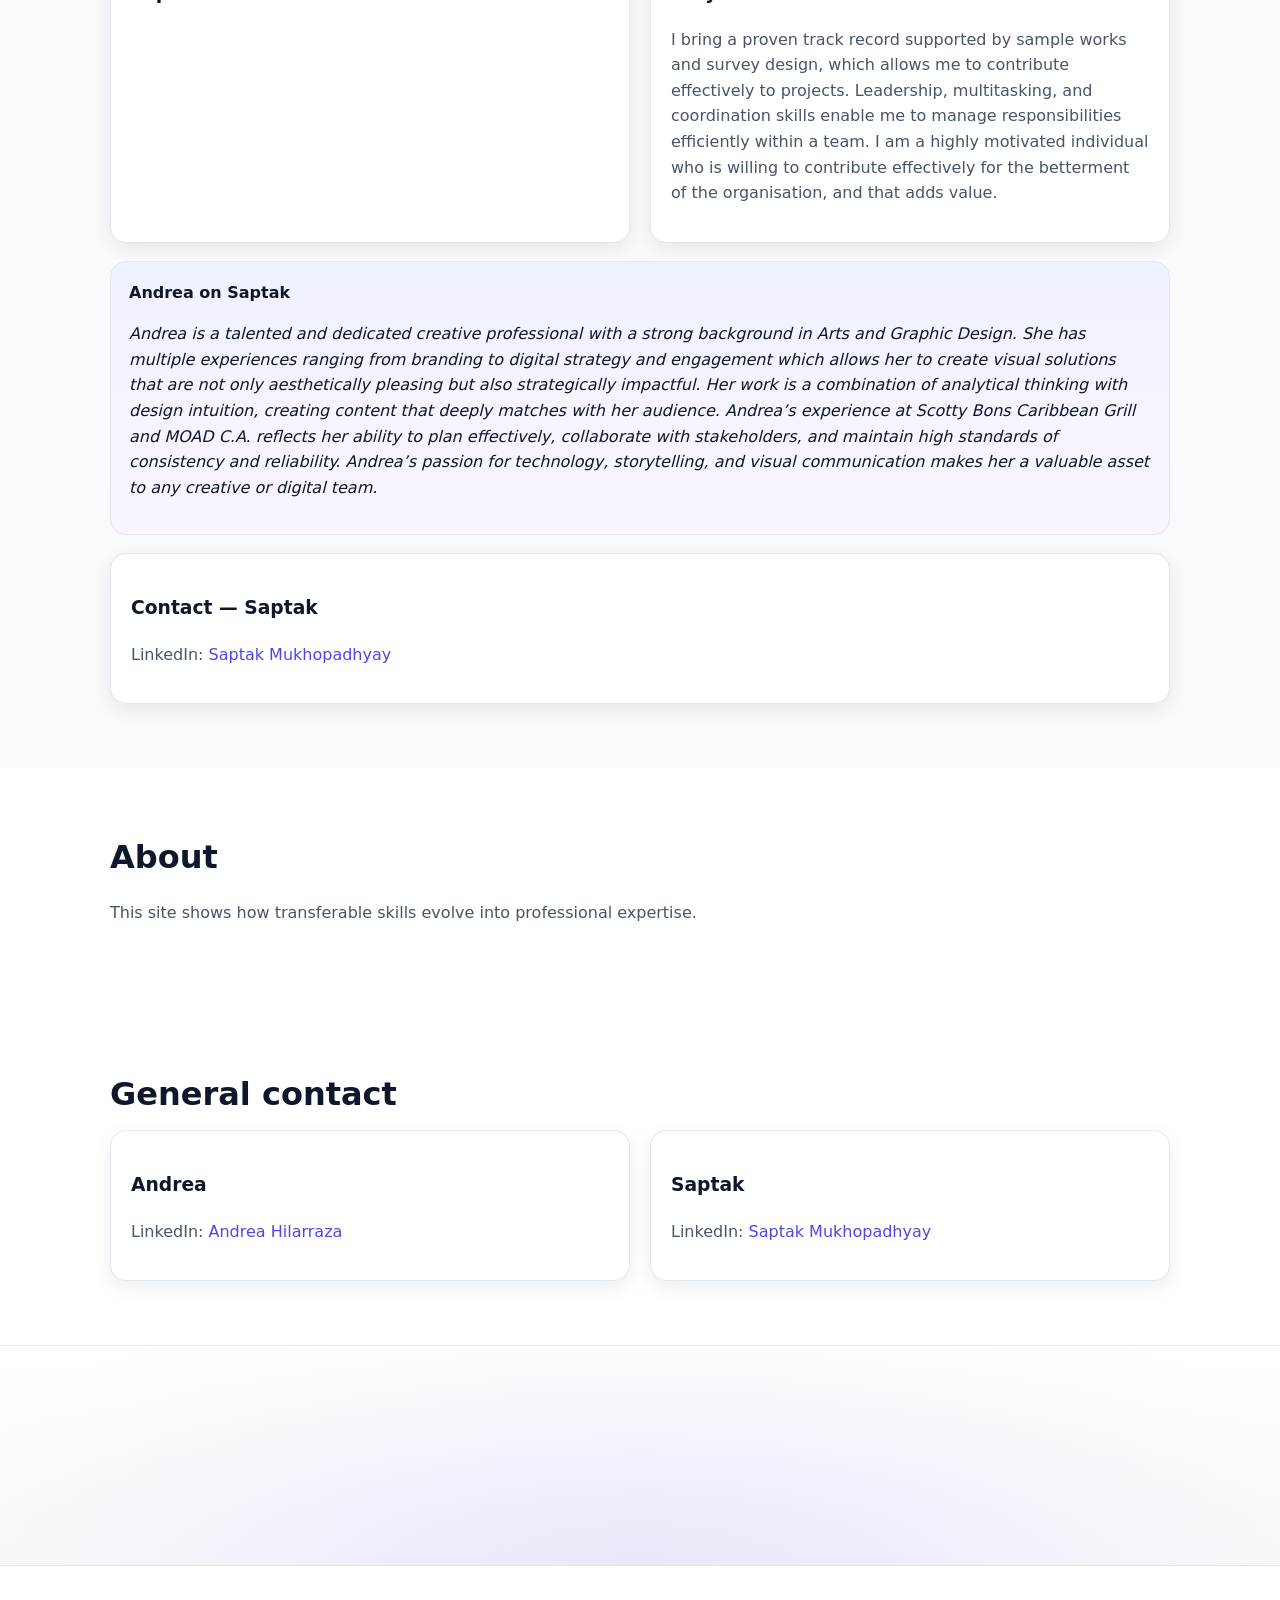
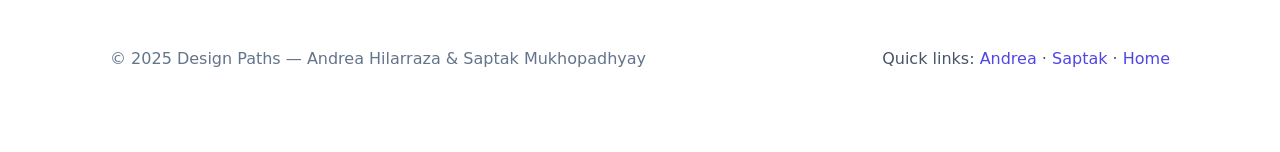
==== commit ddef6352: "Update index.html" ====
--- a/index.html
+++ b/index.html
@@ -367,8 +367,8 @@
           </figure>
           <div class="text">
             <h2 id="saptak-title">SAPTAK MUKHOPADHYAY — SKILLS & QUALIFICATIONS </h2>
-            <p class="lead">Organizational Skills • Adobe Creative Suite • Microsoft Office Suite • Stakeholder Collaboration • Budget
-Management • Media Reporting • Basics Web Design • Social Media & Branding</p>
+            <p class="lead">Organizational Skills • Multitasking abilities • Microsoft Office Suite • Attention to detail • Problem-solving skills
+              • Keen learner • Basics Web Design • Digital Marketing,</p>
           </div>
         </div>
 
@@ -393,13 +393,8 @@
           <h3>Education</h3>
           <div class="muted">
             <!-- Rellena estos campos cuando tengas la info -->
-            <p><strong>[Degree / Program Name]</strong><br/>
-            [Institution] – [City, Country] | [Start] – [End]<br/>
-            <em>Key Courses:</em> [Add focus areas, e.g., prototyping, usability testing, design systems].</p>
-
-            <p style="margin-top:12px;"><strong>[Additional Certificate or Course]</strong><br/>
-            [Institution] – [City, Country] | [Start] – [End]<br/>
-            <em>Key Courses:</em> [Add highlights].</p>
+            <p><strong>Bachelor's degree in Graphic design and social media marketing</strong><br/>
+            Manipal Institute of Communication (MAHE), India | 2021 – 2024 <br/></p>
           </div>
         </div>
 
@@ -407,10 +402,7 @@
         <div class="grid Cols2" style="margin-top:18px">
           <article class="card">
             <h3>Experience</h3>
-            <p class="muted">I have hands-on experience conducting usability tests to identify user needs and improve interface efficiency, 
-              developing detailed personas to guide design strategies, and creating effective surveys to gather valuable user insights. 
-              Through these experiences, I have strengthened my analytical thinking, communication, and project coordination skills, enabling me to deliver impactful and 
-              user-focused design solutions.</p>
+            <p class="muted">  </p>
           </article>
           <article class="card">
             <h3>Why should I be hired?</h3>
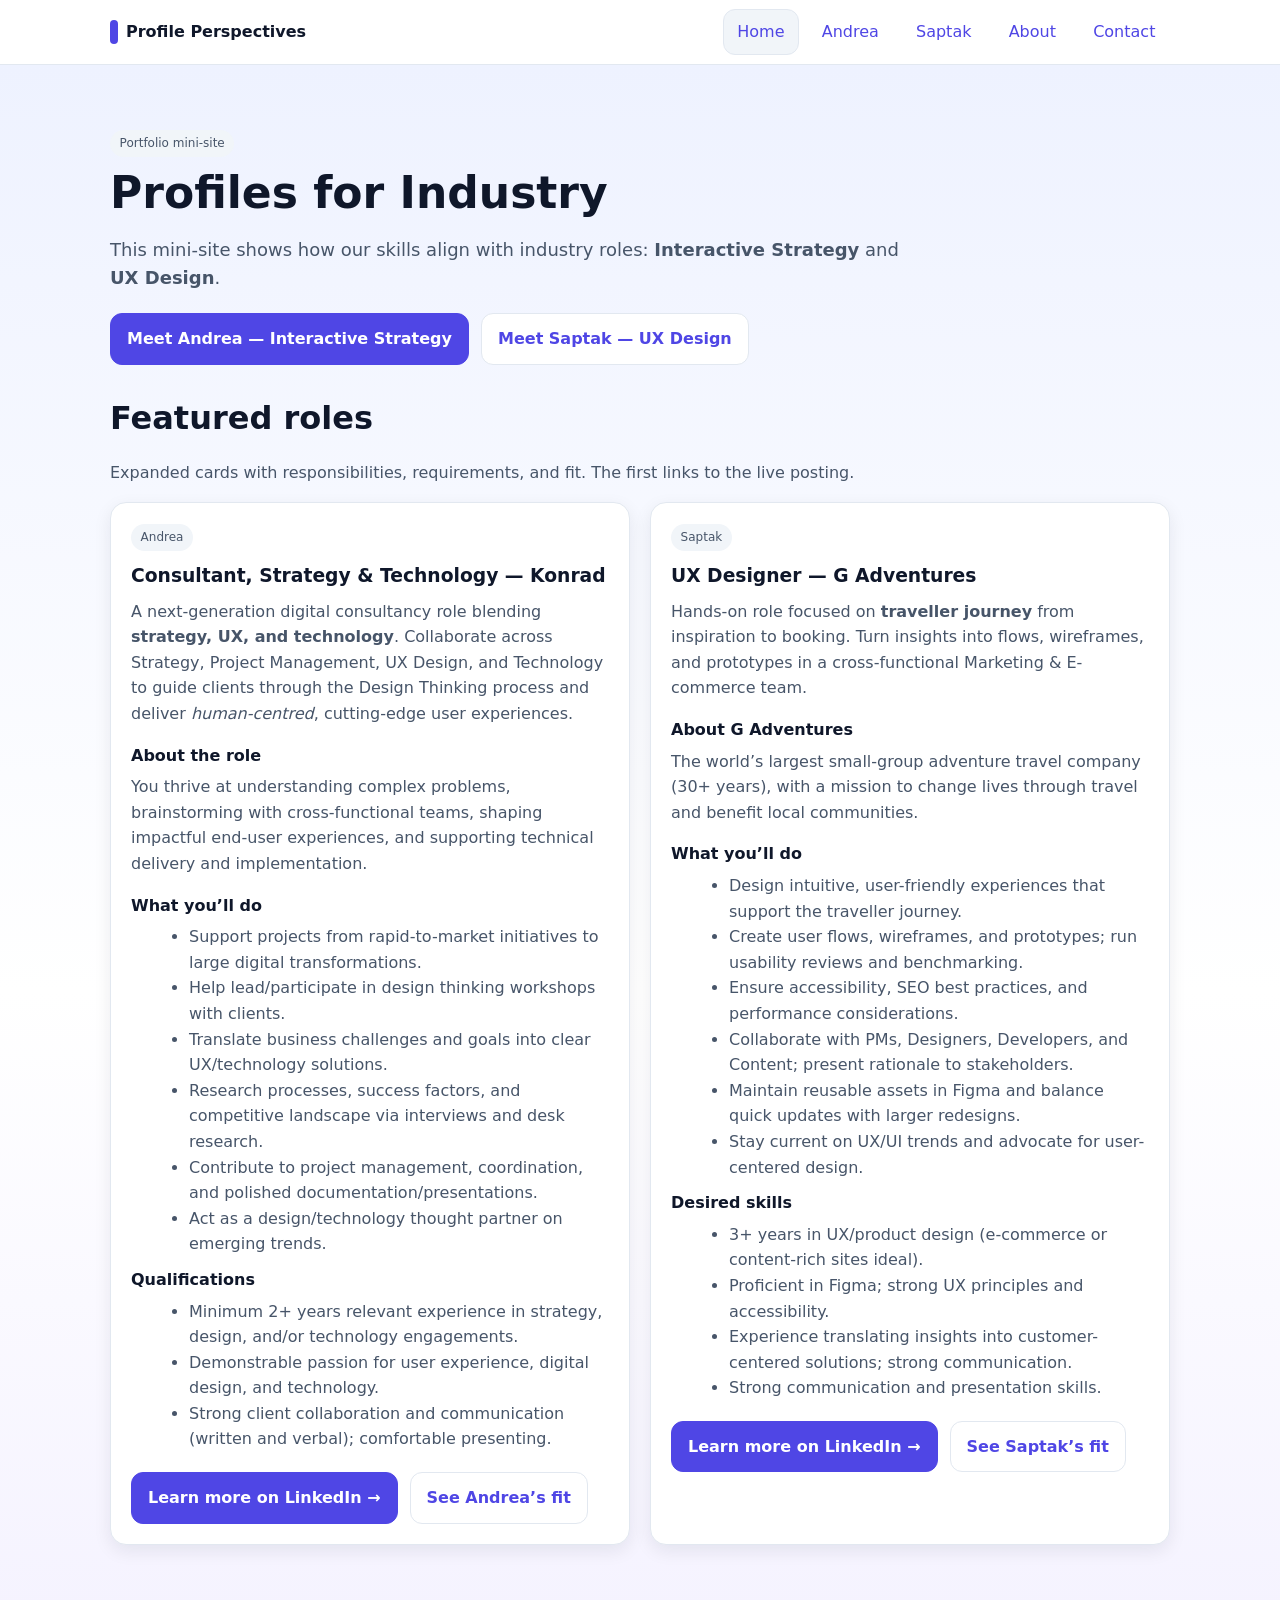
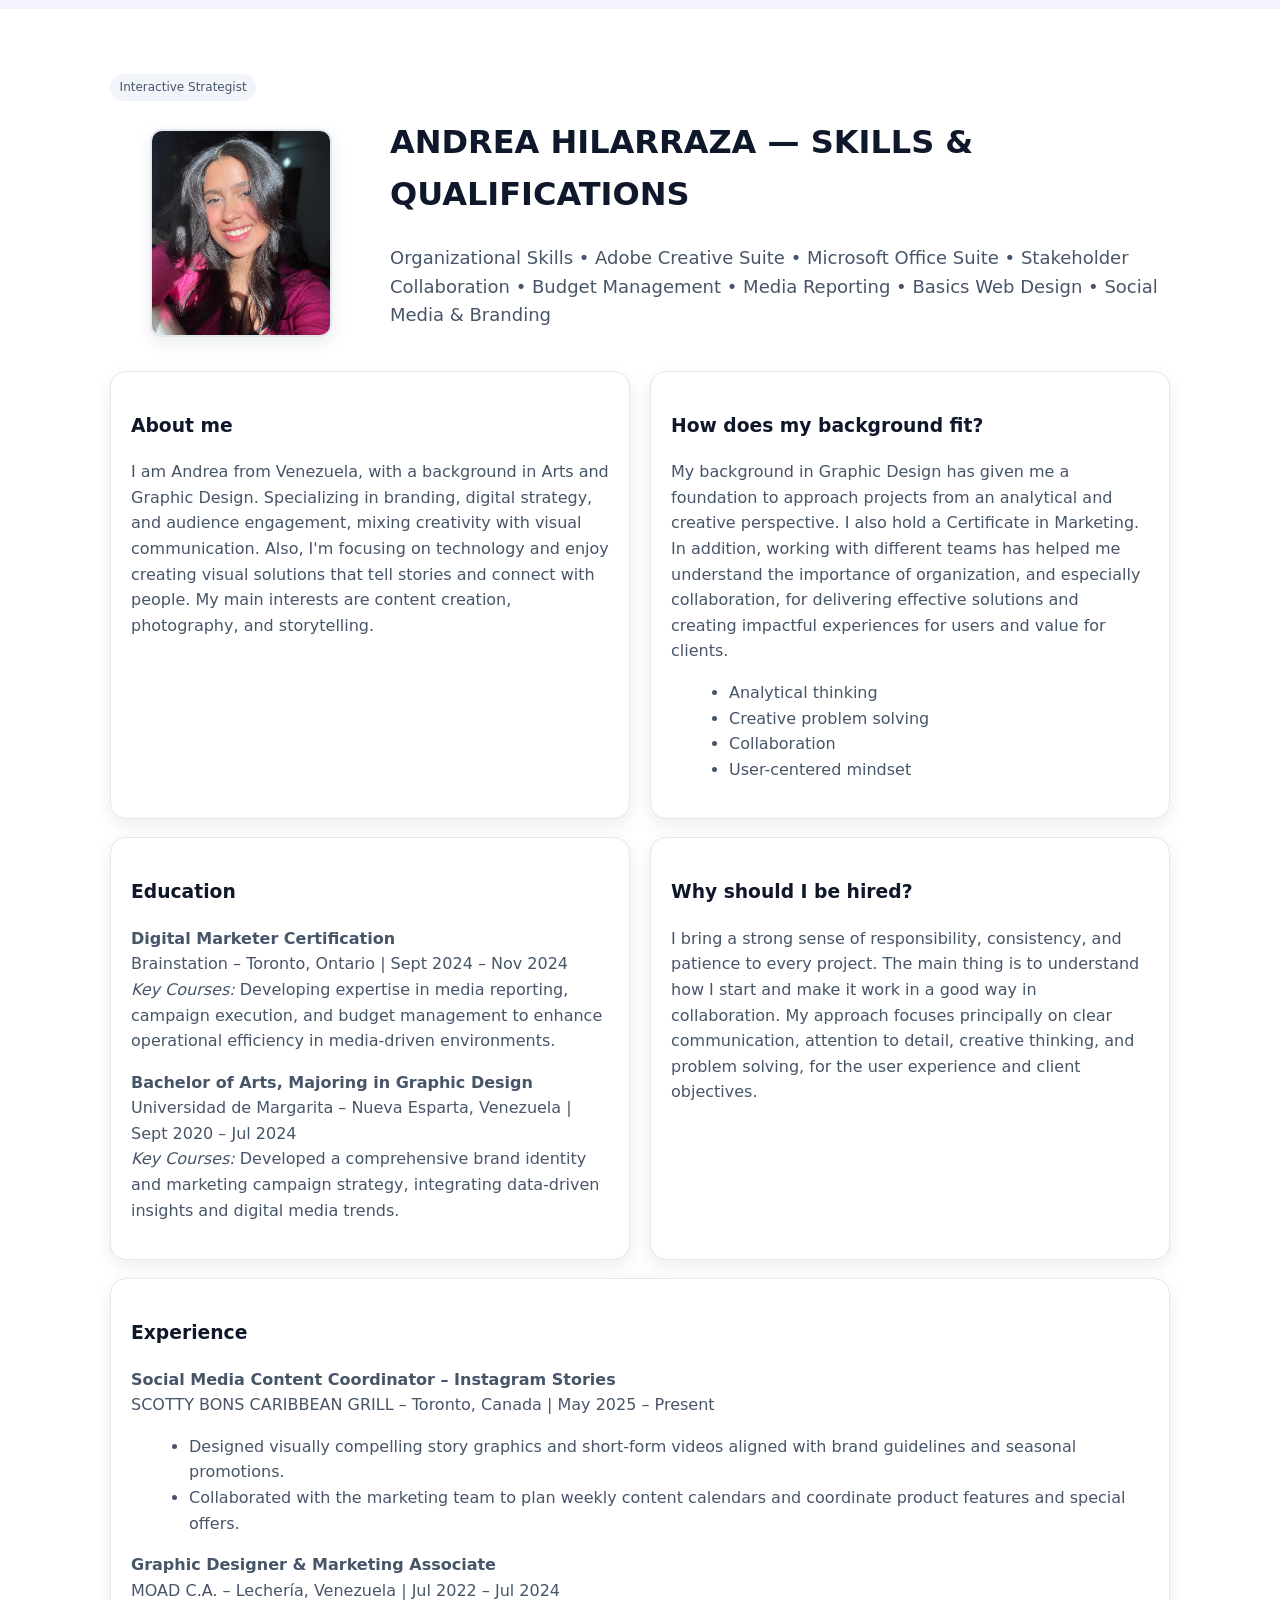
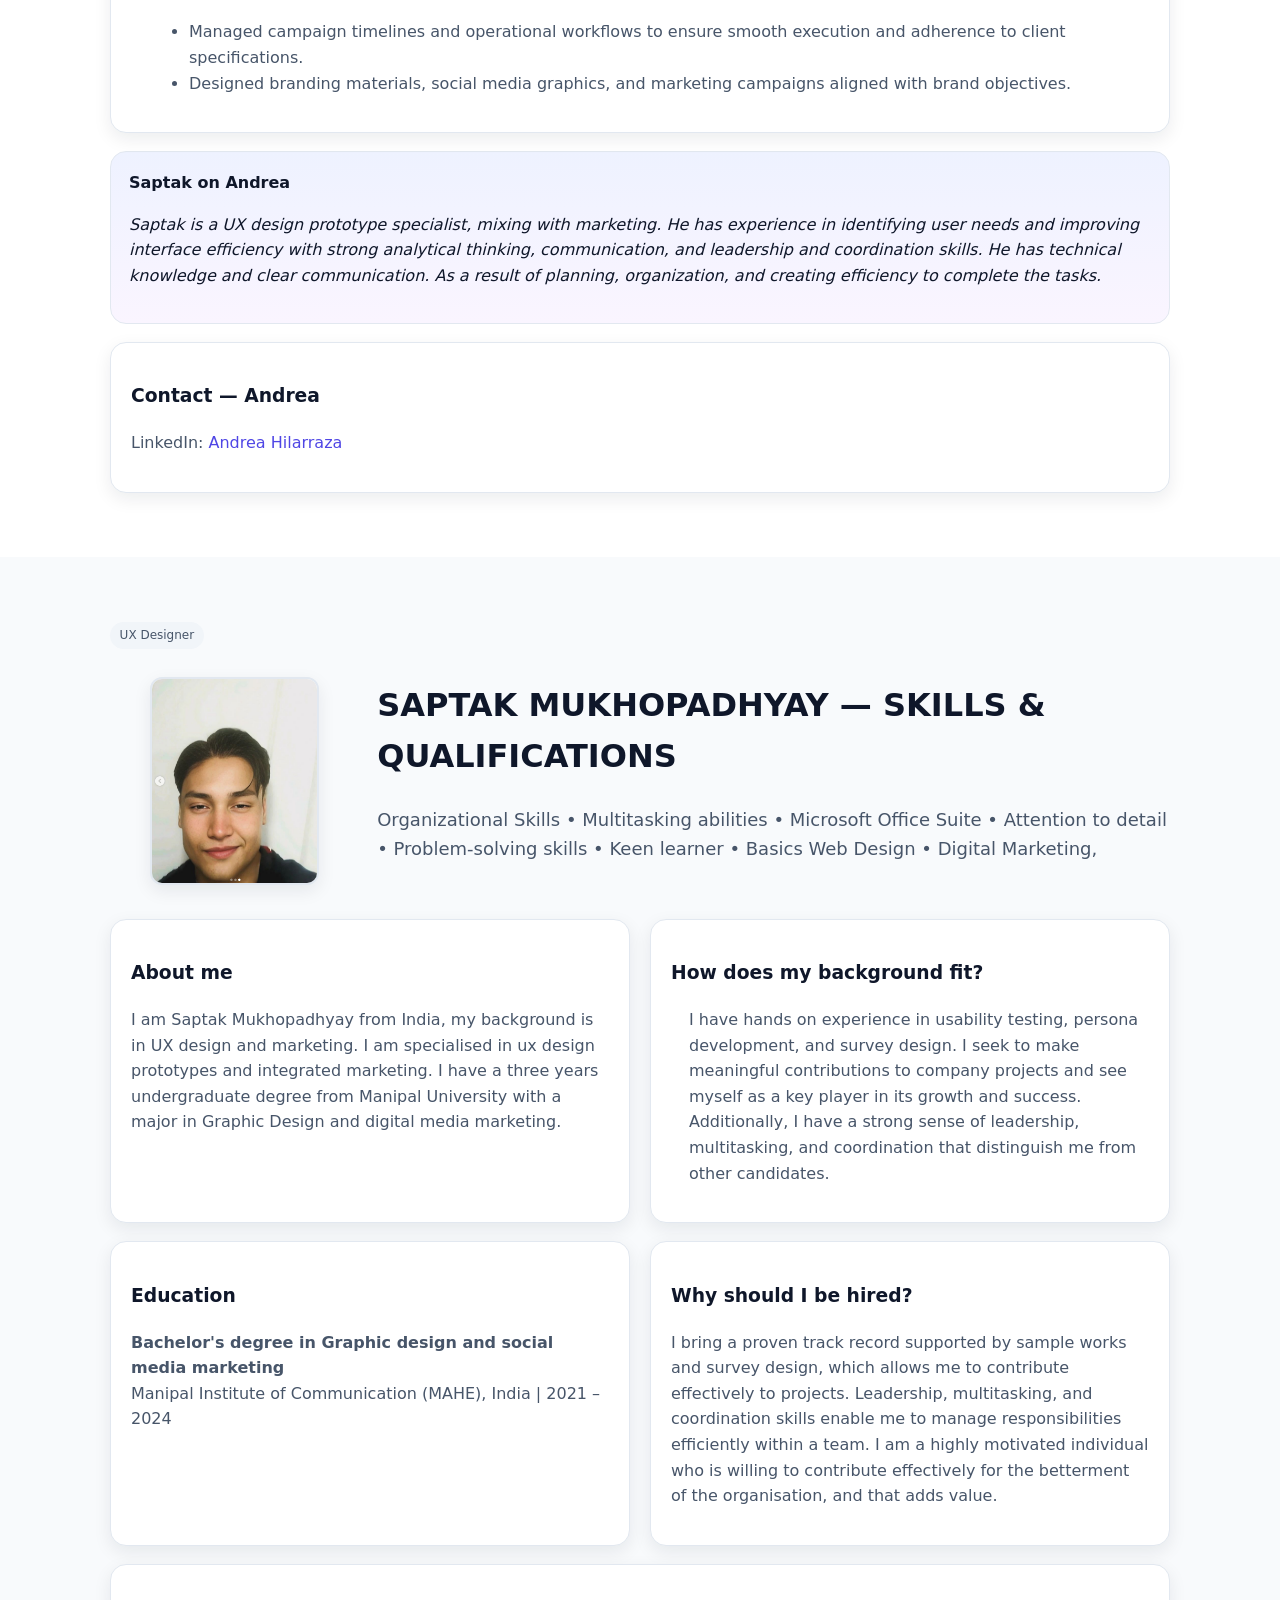
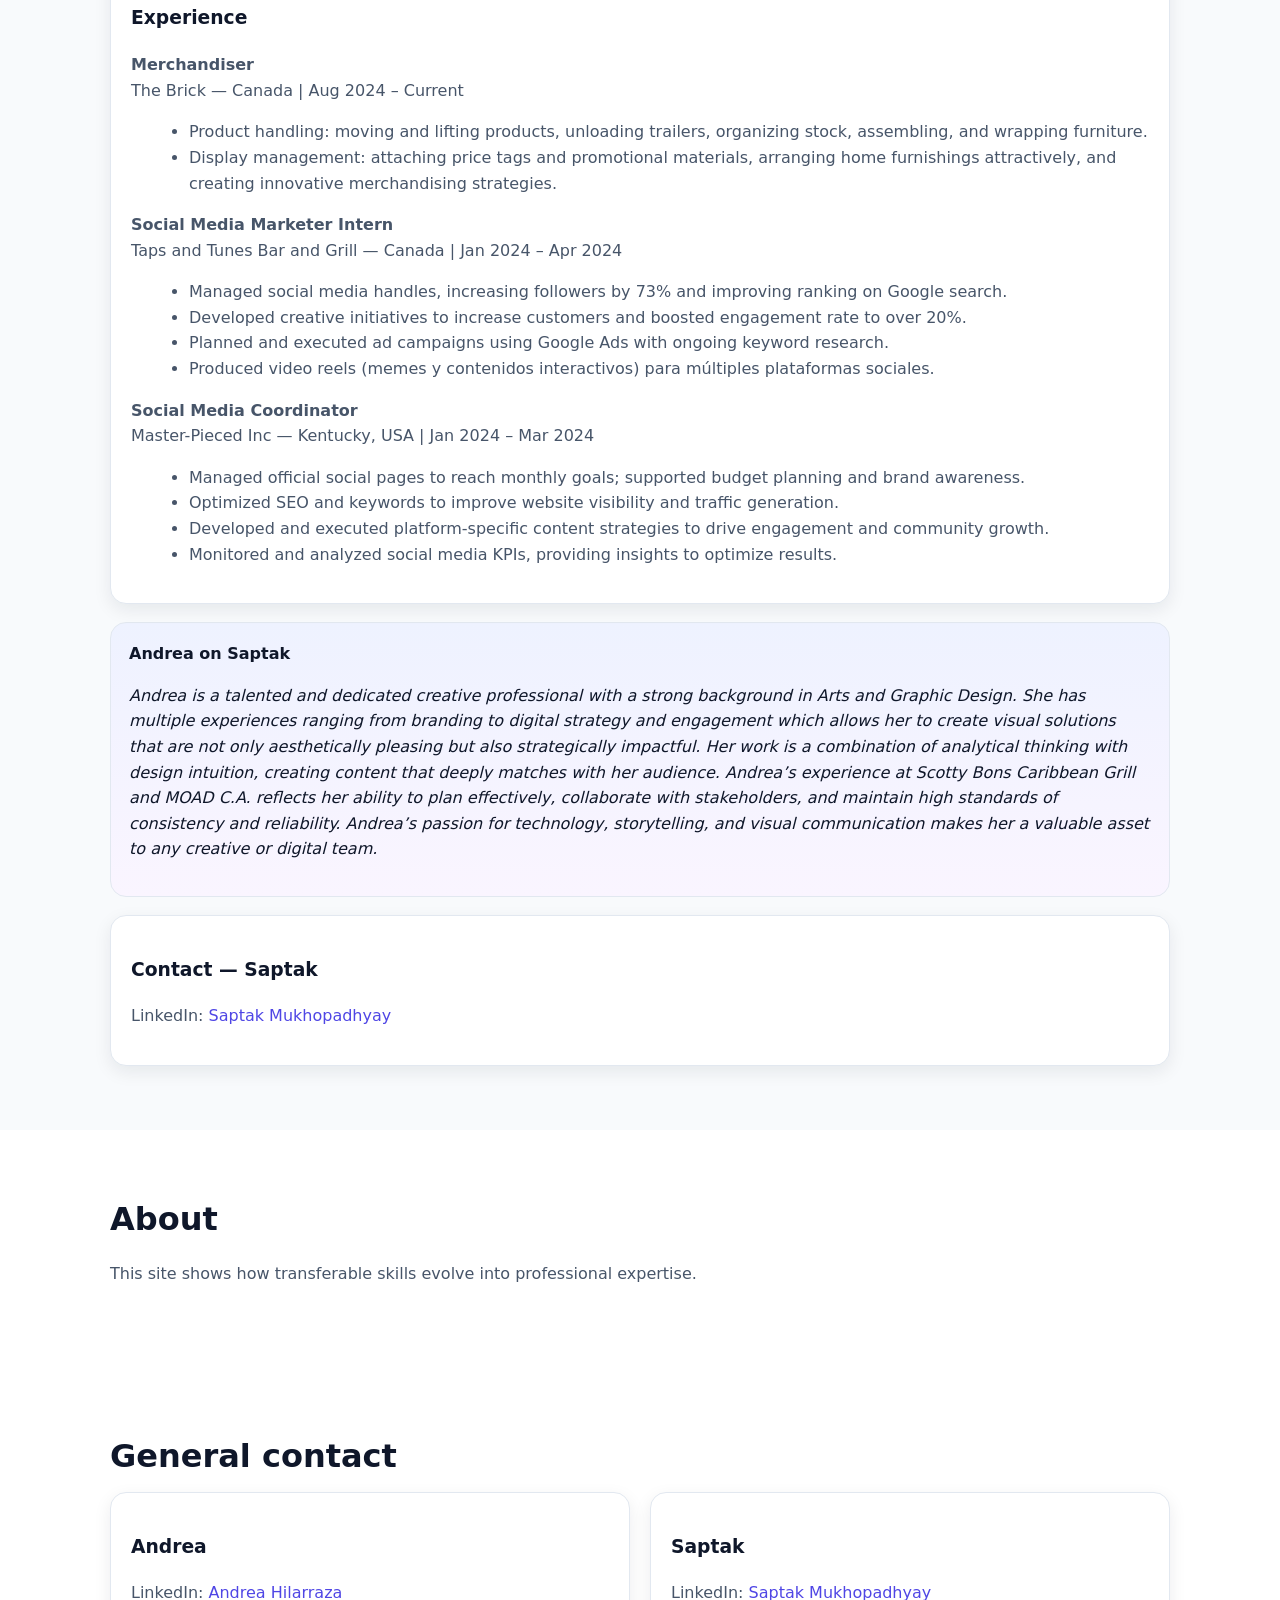
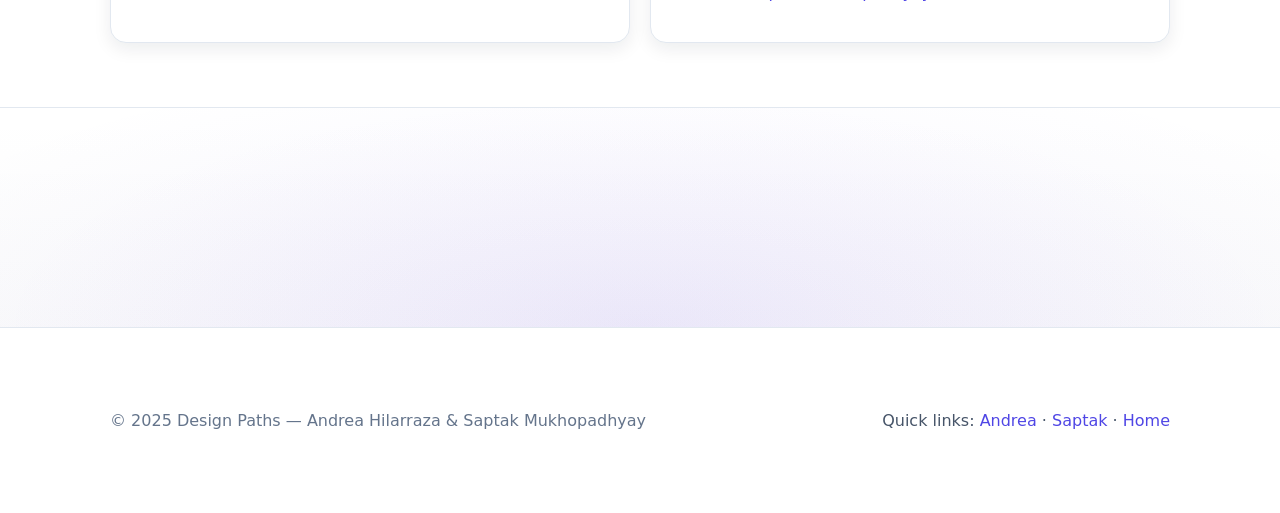
==== commit 0621463d: "Update index.html" ====
--- a/index.html
+++ b/index.html
@@ -110,6 +110,9 @@
       .identity{flex-direction:row;align-items:center}
     }
 
+    /* Utility to span across both columns */
+    .span2{grid-column:1 / -1}
+
     /* Decorative bottom texture (subtle & professional) */
     .texture-band{
       height: 220px;
@@ -294,23 +297,33 @@
           </article>
         </div>
 
-        <!-- NEW: Education (Andrea) -->
-        <div class="card" style="margin-top:18px">
-          <h3>Education</h3>
-          <div class="muted">
-            <p><strong>Digital Marketer Certification</strong><br/>
-            Brainstation – Toronto, Ontario | Sept 2024 – Nov 2024<br/>
-            <em>Key Courses:</em> Developing expertise in media reporting, campaign execution, and budget management to enhance operational efficiency in media-driven environments.</p>
-
-            <p style="margin-top:12px;"><strong>Bachelor of Arts, Majoring in Graphic Design</strong><br/>
-            Universidad de Margarita – Nueva Esparta, Venezuela | Sept 2020 – Jul 2024<br/>
-            <em>Key Courses:</em> Developed a comprehensive brand identity and marketing campaign strategy, integrating data-driven insights and digital media trends.</p>
-          </div>
-        </div>
-
-        <!-- Row 2: Experience + Why Hired -->
+        <!-- Row 2: Education + Why Hired (side by side) -->
         <div class="grid Cols2" style="margin-top:18px">
           <article class="card">
+            <h3>Education</h3>
+            <div class="muted">
+              <p><strong>Digital Marketer Certification</strong><br/>
+              Brainstation – Toronto, Ontario | Sept 2024 – Nov 2024<br/>
+              <em>Key Courses:</em> Developing expertise in media reporting, campaign execution, and budget management to enhance operational efficiency in media-driven environments.</p>
+
+              <p style="margin-top:12px;"><strong>Bachelor of Arts, Majoring in Graphic Design</strong><br/>
+              Universidad de Margarita – Nueva Esparta, Venezuela | Sept 2020 – Jul 2024<br/>
+              <em>Key Courses:</em> Developed a comprehensive brand identity and marketing campaign strategy, integrating data-driven insights and digital media trends.</p>
+            </div>
+          </article>
+
+          <article class="card">
+            <h3>Why should I be hired?</h3>
+            <p class="muted">
+              I bring a strong sense of responsibility, consistency, and patience to every project. The main thing is to understand how I start and make it work in a good way in collaboration. 
+              My approach focuses principally on clear communication, attention to detail, creative thinking, and problem solving, for the user experience and client objectives. 
+            </p>
+          </article>
+        </div>
+
+        <!-- Row 3: Experience (full width) -->
+        <div class="grid Cols2" style="margin-top:18px">
+          <article class="card span2">
             <h3>Experience</h3>
             <div class="muted">
               <p><strong>Social Media Content Coordinator – Instagram Stories</strong><br/>
@@ -327,14 +340,6 @@
                 <li>Designed branding materials, social media graphics, and marketing campaigns aligned with brand objectives.</li>
               </ul>
             </div>
-          </article>
-
-          <article class="card">
-            <h3>Why should I be hired?</h3>
-            <p class="muted">
-              I bring a strong sense of responsibility, consistency, and patience to every project. The main thing is to understand how I start and make it work in a good way in collaboration. 
-              My approach focuses principally on clear communication, attention to detail, creative thinking, and problem solving, for the user experience and client objectives. 
-            </p>
           </article>
         </div>
 
@@ -388,27 +393,54 @@
           </article>
         </div>
 
-        <!-- NEW: Education (Saptak) -->
-        <div class="card" style="margin-top:18px">
-          <h3>Education</h3>
-          <div class="muted">
-            <!-- Rellena estos campos cuando tengas la info -->
-            <p><strong>Bachelor's degree in Graphic design and social media marketing</strong><br/>
-            Manipal Institute of Communication (MAHE), India | 2021 – 2024 <br/></p>
-          </div>
-        </div>
-
-        <!-- Row 2: Experience + Why Hired -->
+        <!-- Row 2: Education + Why Hired (side by side) -->
         <div class="grid Cols2" style="margin-top:18px">
           <article class="card">
-            <h3>Experience</h3>
-            <p class="muted">  </p>
-          </article>
+            <h3>Education</h3>
+            <div class="muted">
+              <p><strong>Bachelor's degree in Graphic design and social media marketing</strong><br/>
+              Manipal Institute of Communication (MAHE), India | 2021 – 2024 <br/></p>
+            </div>
+          </article>
+
           <article class="card">
             <h3>Why should I be hired?</h3>
             <p class="muted">I bring a proven track record supported by sample works and survey design, which allows me to contribute effectively 
               to projects. Leadership, multitasking, and coordination skills enable me to manage responsibilities efficiently within a team. I am a highly motivated individual who is willing to contribute effectively 
               for the betterment of the organisation, and that adds value.</p>
+          </article>
+        </div>
+
+        <!-- Row 3: Experience (full width) -->
+        <div class="grid Cols2" style="margin-top:18px">
+          <article class="card span2">
+            <h3>Experience</h3>
+            <div class="muted">
+              <p><strong>Merchandiser</strong><br/>
+              The Brick — Canada | Aug 2024 – Current</p>
+              <ul style="margin-left:18px">
+                <li>Product handling: moving and lifting products, unloading trailers, organizing stock, assembling, and wrapping furniture.</li>
+                <li>Display management: attaching price tags and promotional materials, arranging home furnishings attractively, and creating innovative merchandising strategies.</li>
+              </ul>
+
+              <p style="margin-top:12px;"><strong>Social Media Marketer Intern</strong><br/>
+              Taps and Tunes Bar and Grill — Canada | Jan 2024 – Apr 2024</p>
+              <ul style="margin-left:18px">
+                <li>Managed social media handles, increasing followers by 73% and improving ranking on Google search.</li>
+                <li>Developed creative initiatives to increase customers and boosted engagement rate to over 20%.</li>
+                <li>Planned and executed ad campaigns using Google Ads with ongoing keyword research.</li>
+                <li>Produced video reels (memes y contenidos interactivos) para múltiples plataformas sociales.</li>
+              </ul>
+
+              <p style="margin-top:12px;"><strong>Social Media Coordinator</strong><br/>
+              Master-Pieced Inc — Kentucky, USA | Jan 2024 – Mar 2024</p>
+              <ul style="margin-left:18px">
+                <li>Managed official social pages to reach monthly goals; supported budget planning and brand awareness.</li>
+                <li>Optimized SEO and keywords to improve website visibility and traffic generation.</li>
+                <li>Developed and executed platform-specific content strategies to drive engagement and community growth.</li>
+                <li>Monitored and analyzed social media KPIs, providing insights to optimize results.</li>
+              </ul>
+            </div>
           </article>
         </div>
 
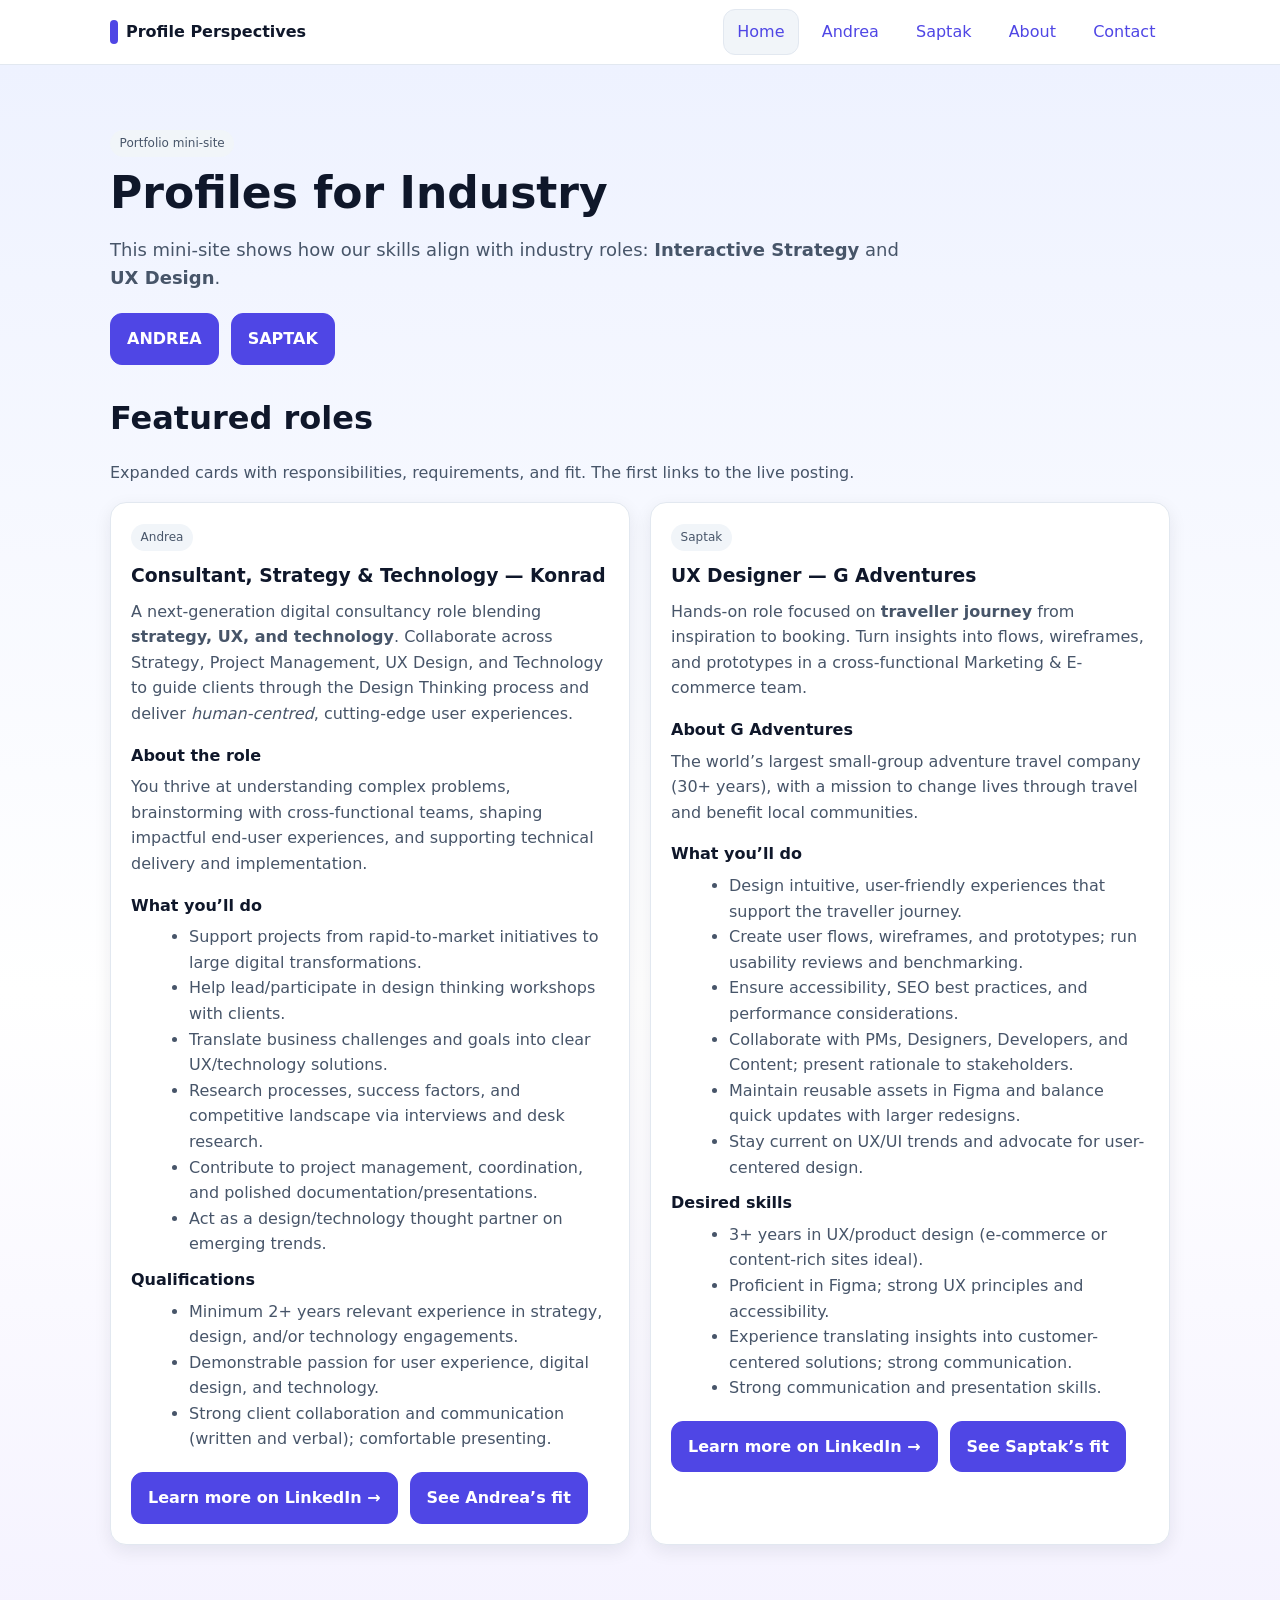
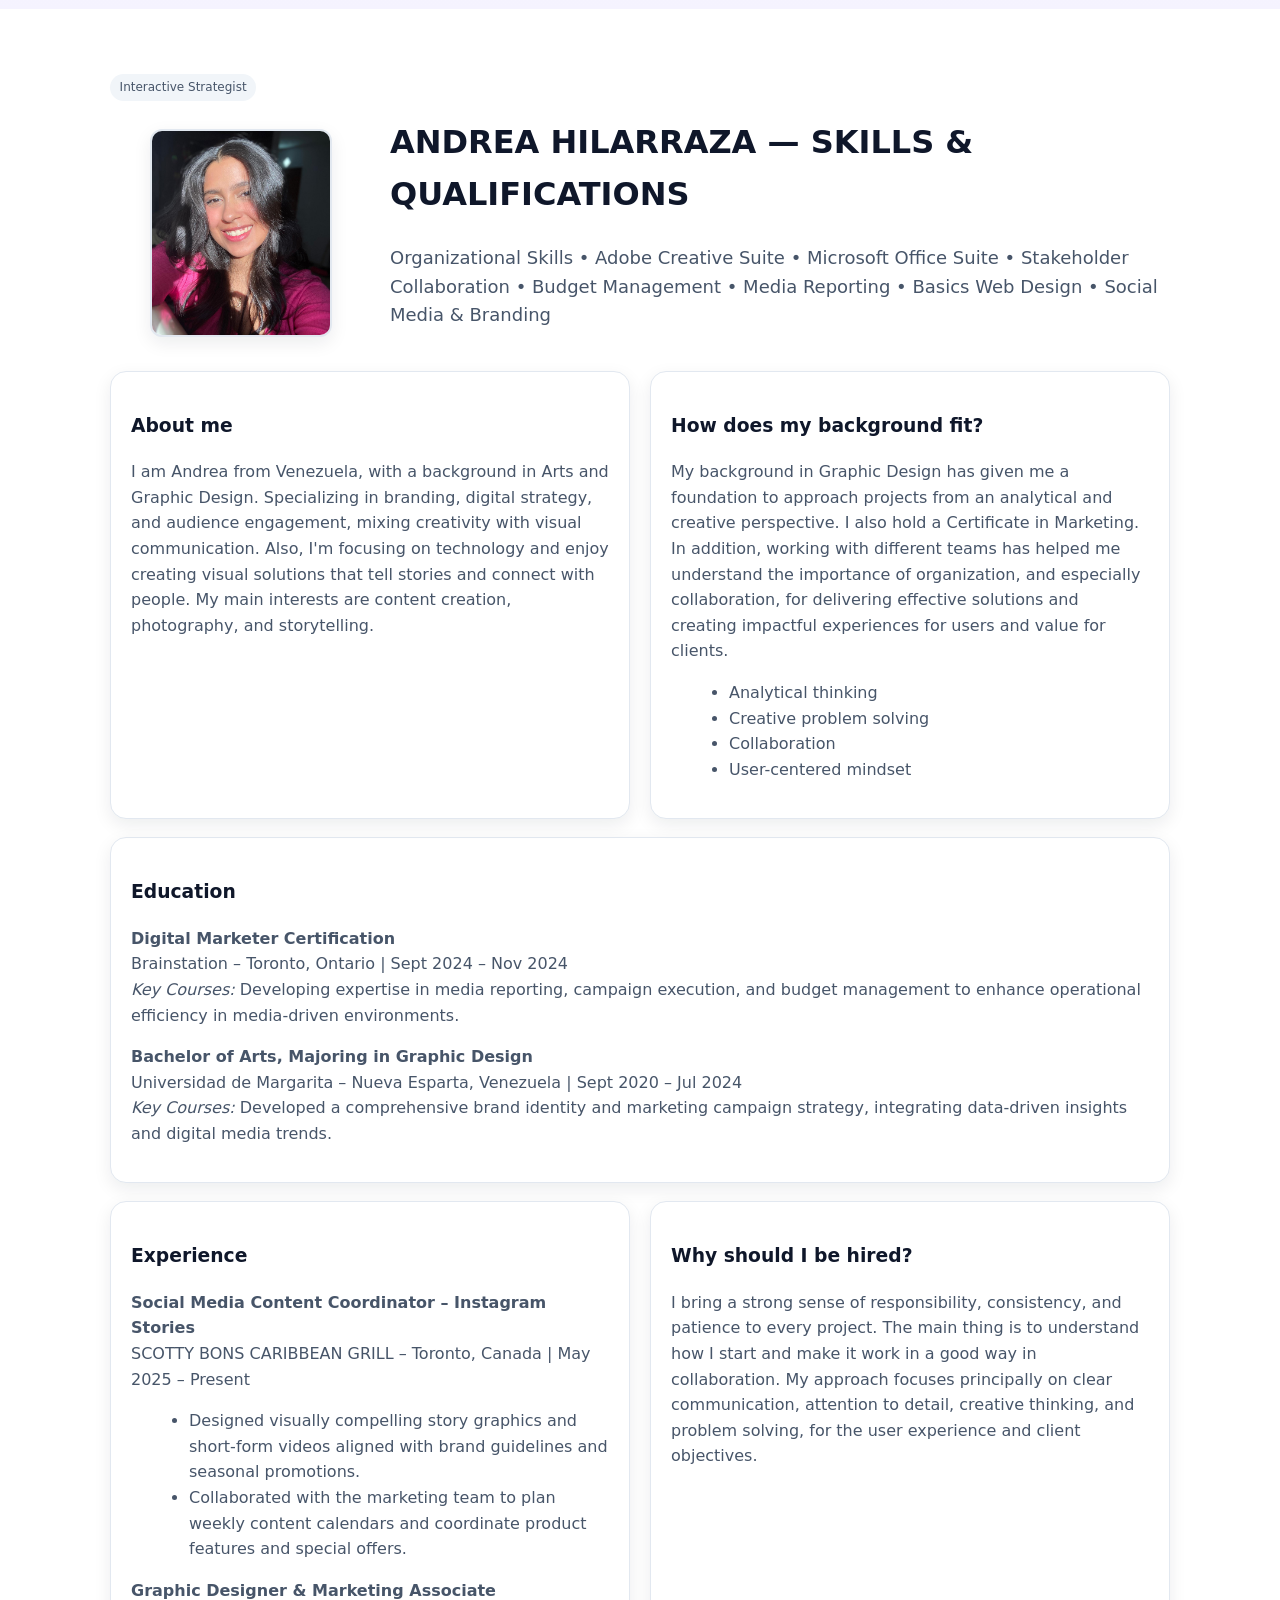
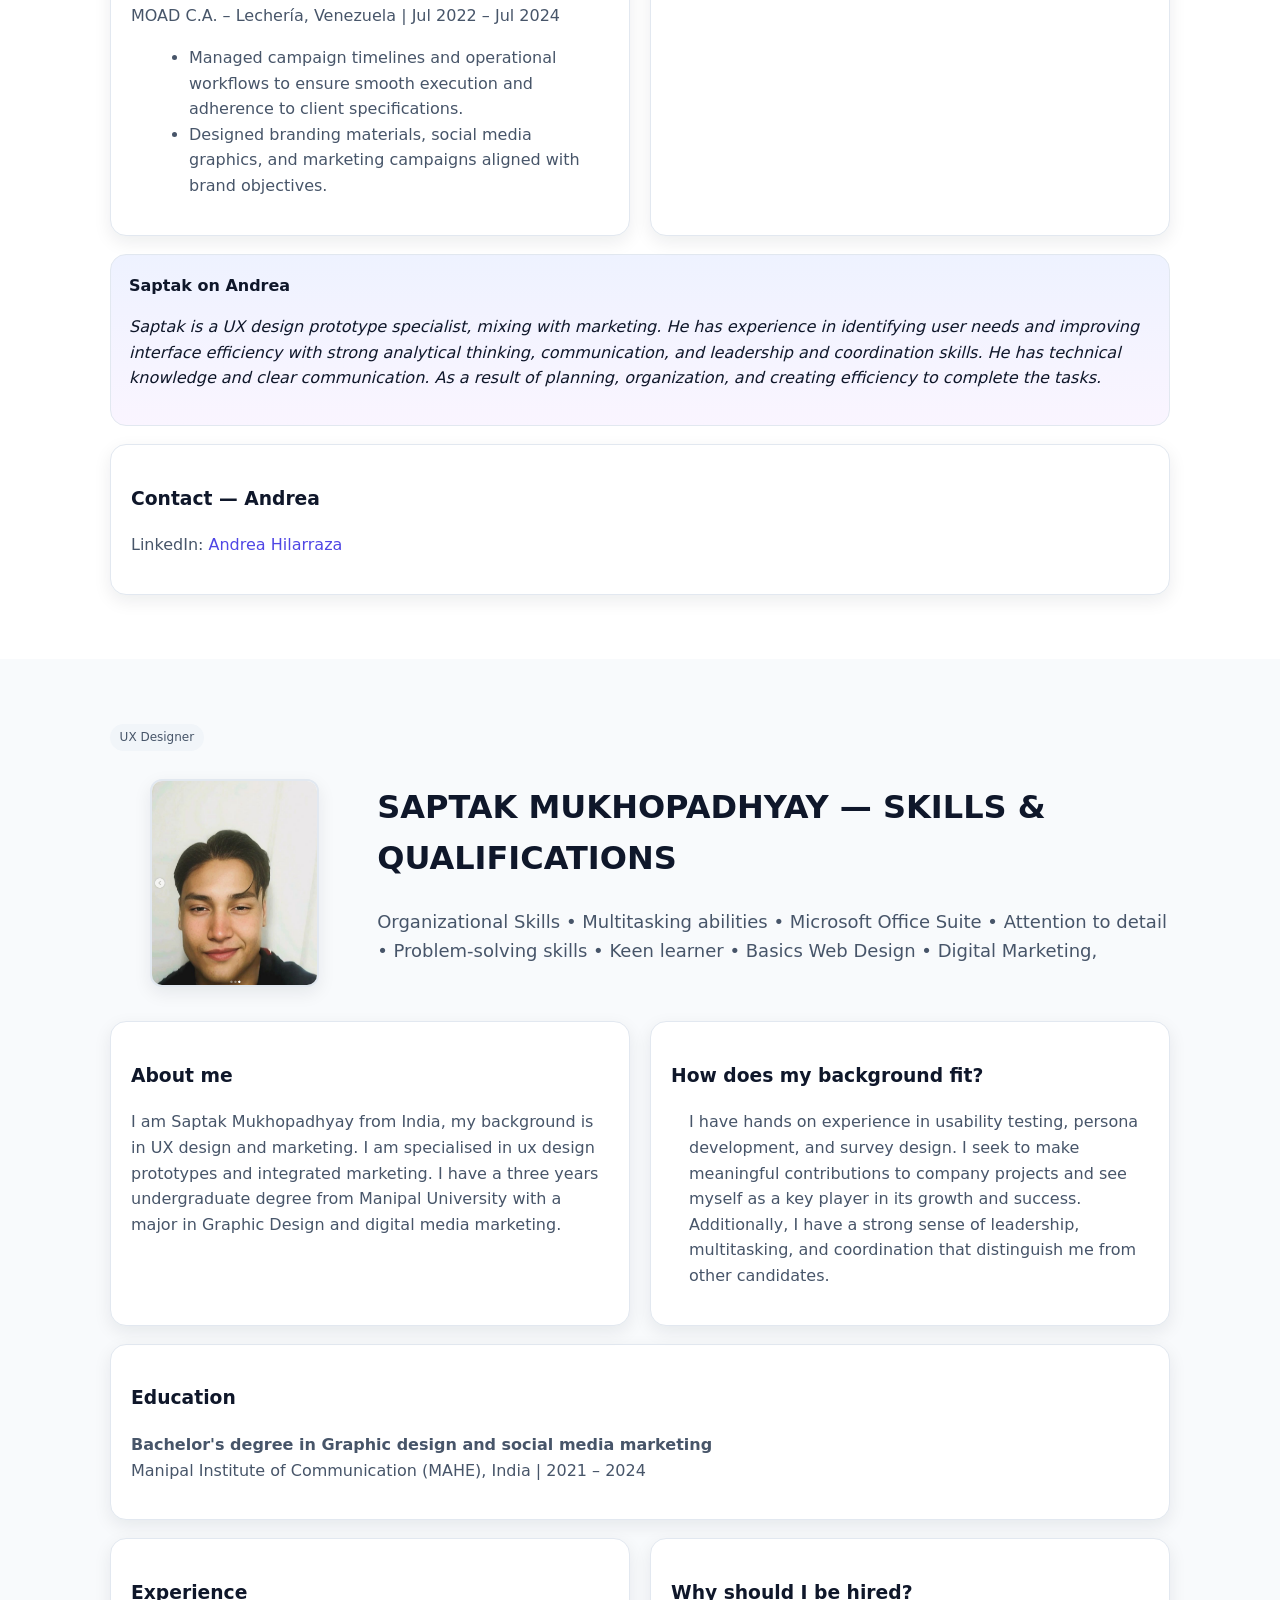
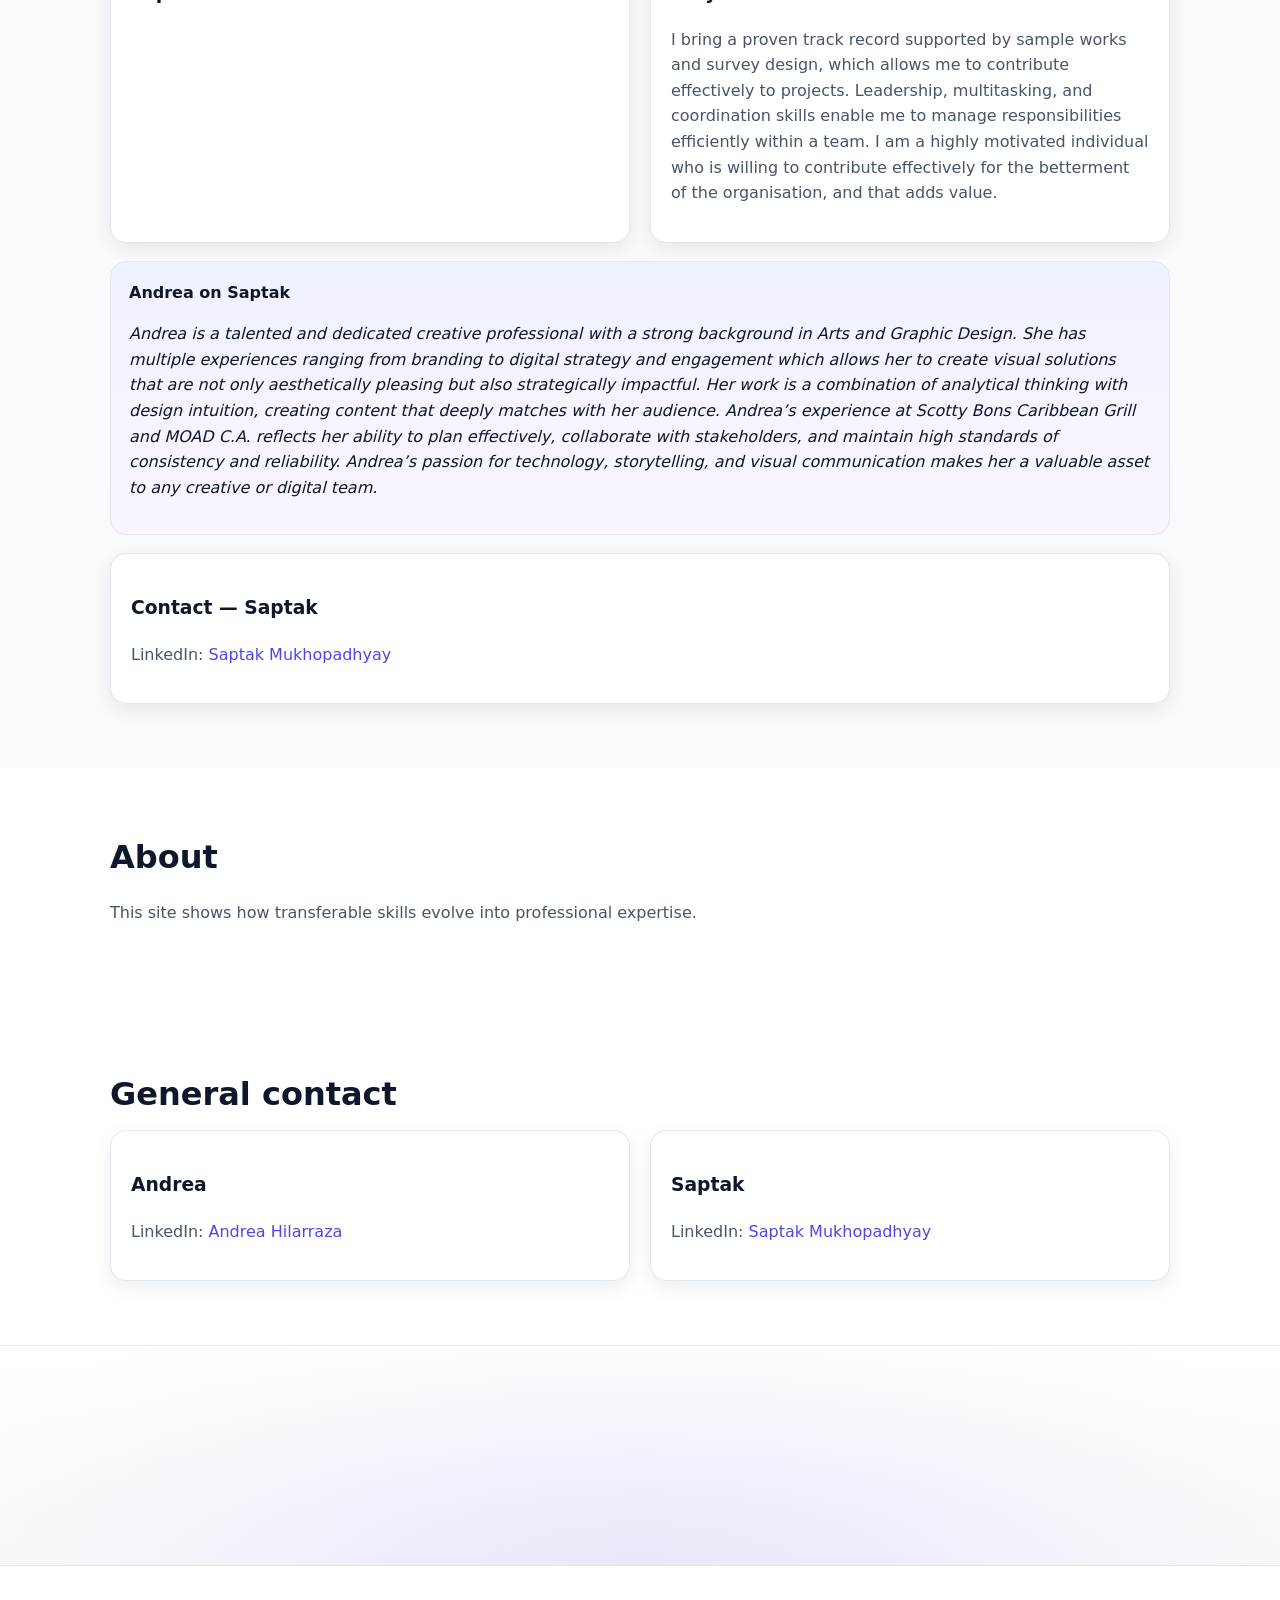
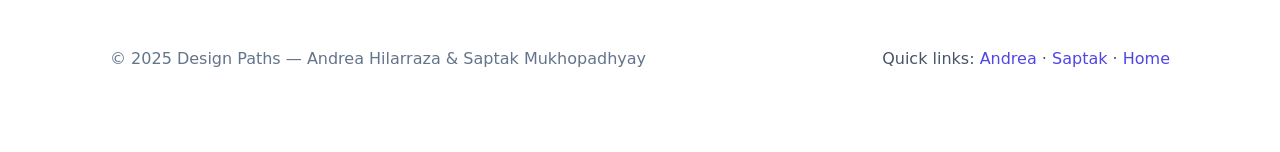
==== commit b08a9cda: "Update index.html" ====
--- a/index.html
+++ b/index.html
@@ -66,6 +66,20 @@
     .btn.ghost:hover{background:#f8fafc}
     .btn:disabled{opacity:.6;cursor:not-allowed}
 
+    /* Hero CTA buttons: same base color, change on select/active */
+    .hero .btn{
+      background: var(--indigo);
+      color:#fff;
+      border-color: var(--indigo);
+    }
+    .hero .btn:hover,
+    .hero .btn:focus,
+    .hero .btn.is-active{
+      background: var(--lav);
+      border-color: var(--lav);
+      text-decoration:none;
+    }
+
     .tag{display:inline-block;padding:.25rem .6rem;border-radius:999px;background:var(--chip);color:var(--muted);font-size:12px}
 
     .card{border:1px solid var(--line);border-radius:var(--radius);background:#fff;padding:20px;box-shadow:var(--shadow)}
@@ -109,9 +123,6 @@
     @media (max-width:640px){
       .identity{flex-direction:row;align-items:center}
     }
-
-    /* Utility to span across both columns */
-    .span2{grid-column:1 / -1}
 
     /* Decorative bottom texture (subtle & professional) */
     .texture-band{
@@ -160,8 +171,8 @@
           <strong>Interactive Strategy</strong> and <strong>UX Design</strong>.
         </p>
         <div class="cta-row">
-          <a class="btn primary" href="#andrea" aria-label="Go to Andrea’s profile">Meet Andrea — Interactive Strategy</a>
-          <a class="btn" href="#saptak" aria-label="Go to Saptak’s profile">Meet Saptak — UX Design</a>
+          <a id="btn-andrea" class="btn" href="#andrea" aria-label="Go to Andrea’s profile">ANDREA</a>
+          <a id="btn-saptak" class="btn" href="#saptak" aria-label="Go to Saptak’s profile">SAPTAK</a>
         </div>
       </div>
 
@@ -297,33 +308,23 @@
           </article>
         </div>
 
-        <!-- Row 2: Education + Why Hired (side by side) -->
+        <!-- NEW: Education (Andrea) -->
+        <div class="card" style="margin-top:18px">
+          <h3>Education</h3>
+          <div class="muted">
+            <p><strong>Digital Marketer Certification</strong><br/>
+            Brainstation – Toronto, Ontario | Sept 2024 – Nov 2024<br/>
+            <em>Key Courses:</em> Developing expertise in media reporting, campaign execution, and budget management to enhance operational efficiency in media-driven environments.</p>
+
+            <p style="margin-top:12px;"><strong>Bachelor of Arts, Majoring in Graphic Design</strong><br/>
+            Universidad de Margarita – Nueva Esparta, Venezuela | Sept 2020 – Jul 2024<br/>
+            <em>Key Courses:</em> Developed a comprehensive brand identity and marketing campaign strategy, integrating data-driven insights and digital media trends.</p>
+          </div>
+        </div>
+
+        <!-- Row 2: Experience + Why Hired -->
         <div class="grid Cols2" style="margin-top:18px">
           <article class="card">
-            <h3>Education</h3>
-            <div class="muted">
-              <p><strong>Digital Marketer Certification</strong><br/>
-              Brainstation – Toronto, Ontario | Sept 2024 – Nov 2024<br/>
-              <em>Key Courses:</em> Developing expertise in media reporting, campaign execution, and budget management to enhance operational efficiency in media-driven environments.</p>
-
-              <p style="margin-top:12px;"><strong>Bachelor of Arts, Majoring in Graphic Design</strong><br/>
-              Universidad de Margarita – Nueva Esparta, Venezuela | Sept 2020 – Jul 2024<br/>
-              <em>Key Courses:</em> Developed a comprehensive brand identity and marketing campaign strategy, integrating data-driven insights and digital media trends.</p>
-            </div>
-          </article>
-
-          <article class="card">
-            <h3>Why should I be hired?</h3>
-            <p class="muted">
-              I bring a strong sense of responsibility, consistency, and patience to every project. The main thing is to understand how I start and make it work in a good way in collaboration. 
-              My approach focuses principally on clear communication, attention to detail, creative thinking, and problem solving, for the user experience and client objectives. 
-            </p>
-          </article>
-        </div>
-
-        <!-- Row 3: Experience (full width) -->
-        <div class="grid Cols2" style="margin-top:18px">
-          <article class="card span2">
             <h3>Experience</h3>
             <div class="muted">
               <p><strong>Social Media Content Coordinator – Instagram Stories</strong><br/>
@@ -340,6 +341,14 @@
                 <li>Designed branding materials, social media graphics, and marketing campaigns aligned with brand objectives.</li>
               </ul>
             </div>
+          </article>
+
+          <article class="card">
+            <h3>Why should I be hired?</h3>
+            <p class="muted">
+              I bring a strong sense of responsibility, consistency, and patience to every project. The main thing is to understand how I start and make it work in a good way in collaboration. 
+              My approach focuses principally on clear communication, attention to detail, creative thinking, and problem solving, for the user experience and client objectives. 
+            </p>
           </article>
         </div>
 
@@ -393,54 +402,27 @@
           </article>
         </div>
 
-        <!-- Row 2: Education + Why Hired (side by side) -->
+        <!-- NEW: Education (Saptak) -->
+        <div class="card" style="margin-top:18px">
+          <h3>Education</h3>
+          <div class="muted">
+            <!-- Rellena estos campos cuando tengas la info -->
+            <p><strong>Bachelor's degree in Graphic design and social media marketing</strong><br/>
+            Manipal Institute of Communication (MAHE), India | 2021 – 2024 <br/></p>
+          </div>
+        </div>
+
+        <!-- Row 2: Experience + Why Hired -->
         <div class="grid Cols2" style="margin-top:18px">
           <article class="card">
-            <h3>Education</h3>
-            <div class="muted">
-              <p><strong>Bachelor's degree in Graphic design and social media marketing</strong><br/>
-              Manipal Institute of Communication (MAHE), India | 2021 – 2024 <br/></p>
-            </div>
-          </article>
-
+            <h3>Experience</h3>
+            <p class="muted">  </p>
+          </article>
           <article class="card">
             <h3>Why should I be hired?</h3>
             <p class="muted">I bring a proven track record supported by sample works and survey design, which allows me to contribute effectively 
               to projects. Leadership, multitasking, and coordination skills enable me to manage responsibilities efficiently within a team. I am a highly motivated individual who is willing to contribute effectively 
               for the betterment of the organisation, and that adds value.</p>
-          </article>
-        </div>
-
-        <!-- Row 3: Experience (full width) -->
-        <div class="grid Cols2" style="margin-top:18px">
-          <article class="card span2">
-            <h3>Experience</h3>
-            <div class="muted">
-              <p><strong>Merchandiser</strong><br/>
-              The Brick — Canada | Aug 2024 – Current</p>
-              <ul style="margin-left:18px">
-                <li>Product handling: moving and lifting products, unloading trailers, organizing stock, assembling, and wrapping furniture.</li>
-                <li>Display management: attaching price tags and promotional materials, arranging home furnishings attractively, and creating innovative merchandising strategies.</li>
-              </ul>
-
-              <p style="margin-top:12px;"><strong>Social Media Marketer Intern</strong><br/>
-              Taps and Tunes Bar and Grill — Canada | Jan 2024 – Apr 2024</p>
-              <ul style="margin-left:18px">
-                <li>Managed social media handles, increasing followers by 73% and improving ranking on Google search.</li>
-                <li>Developed creative initiatives to increase customers and boosted engagement rate to over 20%.</li>
-                <li>Planned and executed ad campaigns using Google Ads with ongoing keyword research.</li>
-                <li>Produced video reels (memes y contenidos interactivos) para múltiples plataformas sociales.</li>
-              </ul>
-
-              <p style="margin-top:12px;"><strong>Social Media Coordinator</strong><br/>
-              Master-Pieced Inc — Kentucky, USA | Jan 2024 – Mar 2024</p>
-              <ul style="margin-left:18px">
-                <li>Managed official social pages to reach monthly goals; supported budget planning and brand awareness.</li>
-                <li>Optimized SEO and keywords to improve website visibility and traffic generation.</li>
-                <li>Developed and executed platform-specific content strategies to drive engagement and community growth.</li>
-                <li>Monitored and analyzed social media KPIs, providing insights to optimize results.</li>
-              </ul>
-            </div>
           </article>
         </div>
 
@@ -515,11 +497,24 @@
         links.forEach(l => l.classList.toggle('is-active', l.getAttribute('href') === id));
       };
 
+      // Hero buttons active state (ANDREA/SAPTAK)
+      const btnAndrea = document.getElementById('btn-andrea');
+      const btnSaptak = document.getElementById('btn-saptak');
+      const setHeroActive = (sectionId) => {
+        const a = sectionId === 'andrea';
+        const s = sectionId === 'saptak';
+        if(btnAndrea) btnAndrea.classList.toggle('is-active', a);
+        if(btnSaptak) btnSaptak.classList.toggle('is-active', s);
+      };
+
       const observer = new IntersectionObserver((entries) => {
         const visible = entries
           .filter(e => e.isIntersecting)
           .sort((a,b)=> b.intersectionRatio - a.intersectionRatio)[0];
-        if(visible){ setActive('#'+visible.target.id); }
+        if(visible){
+          setActive('#'+visible.target.id);
+          setHeroActive(visible.target.id);
+        }
       }, { rootMargin: '-40% 0px -55% 0px', threshold:[0, .2, .5, .75, 1] });
 
       targets.forEach(t => observer.observe(t));
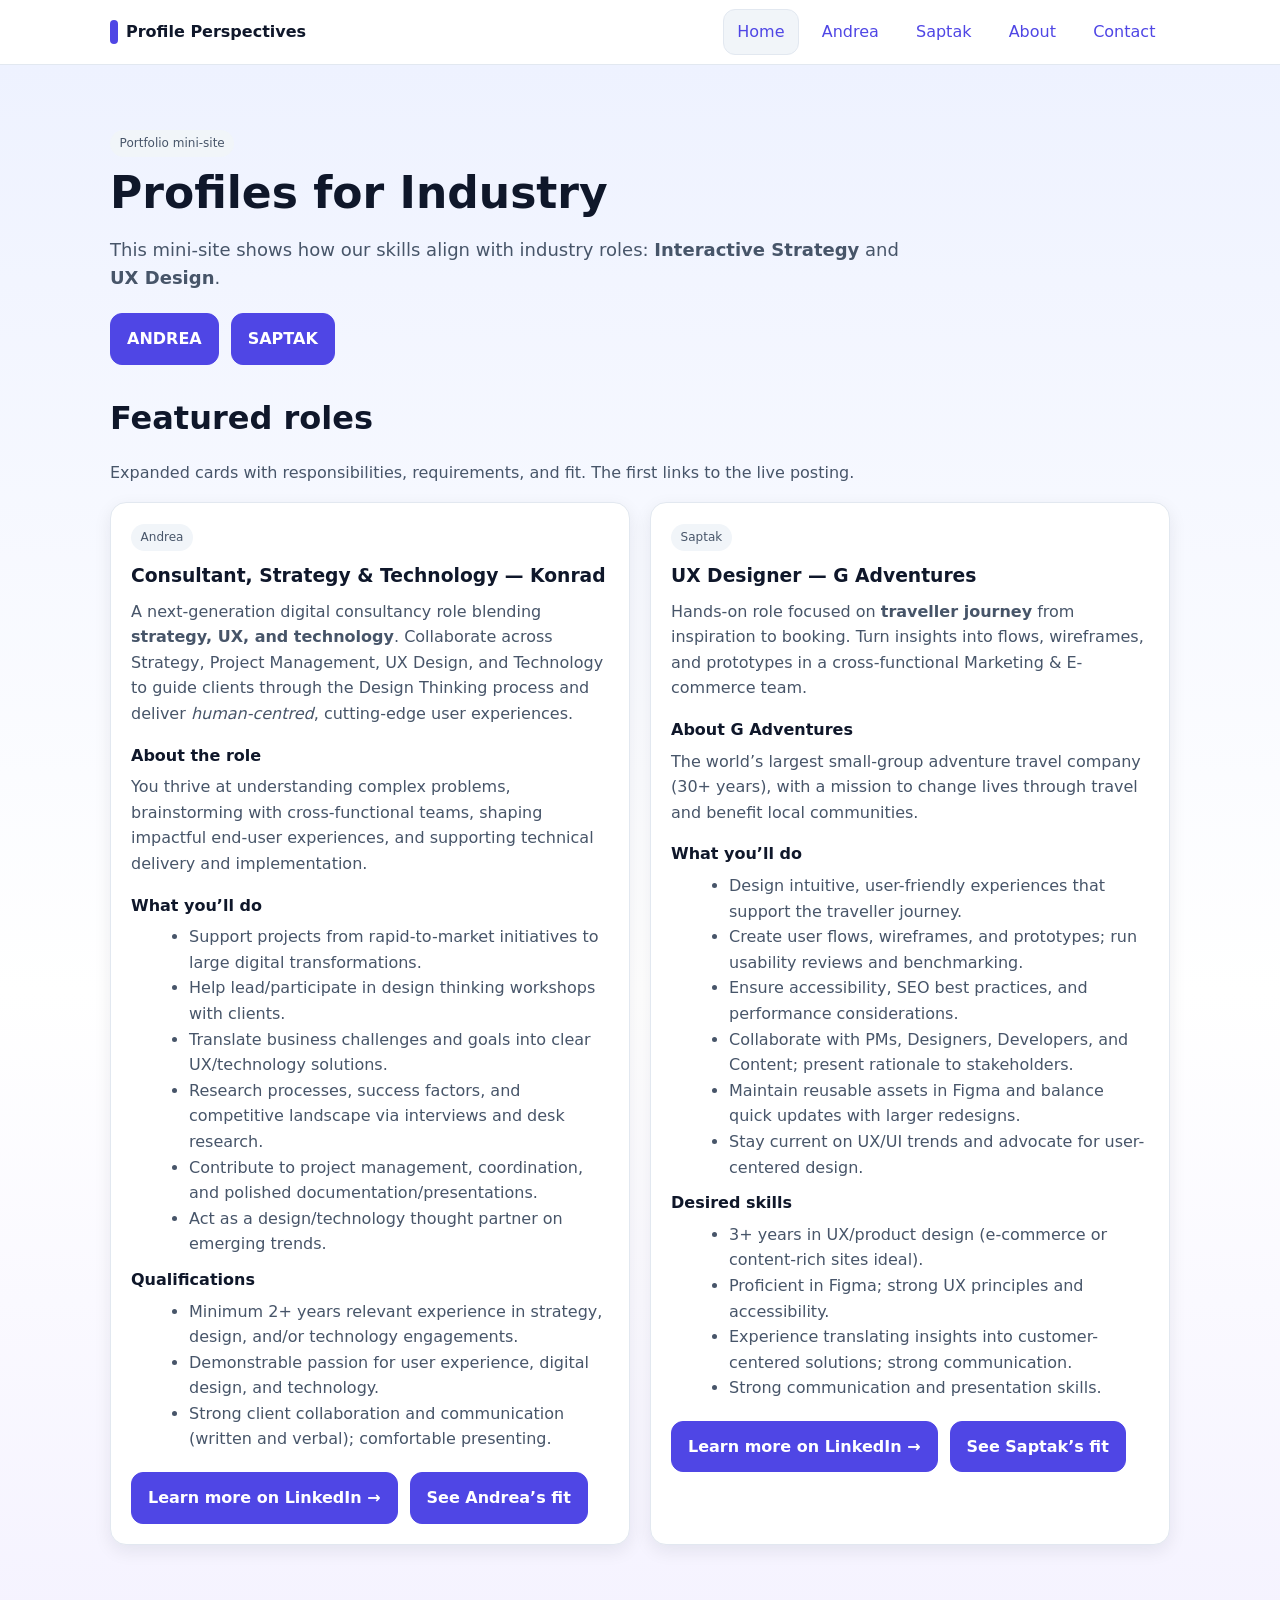
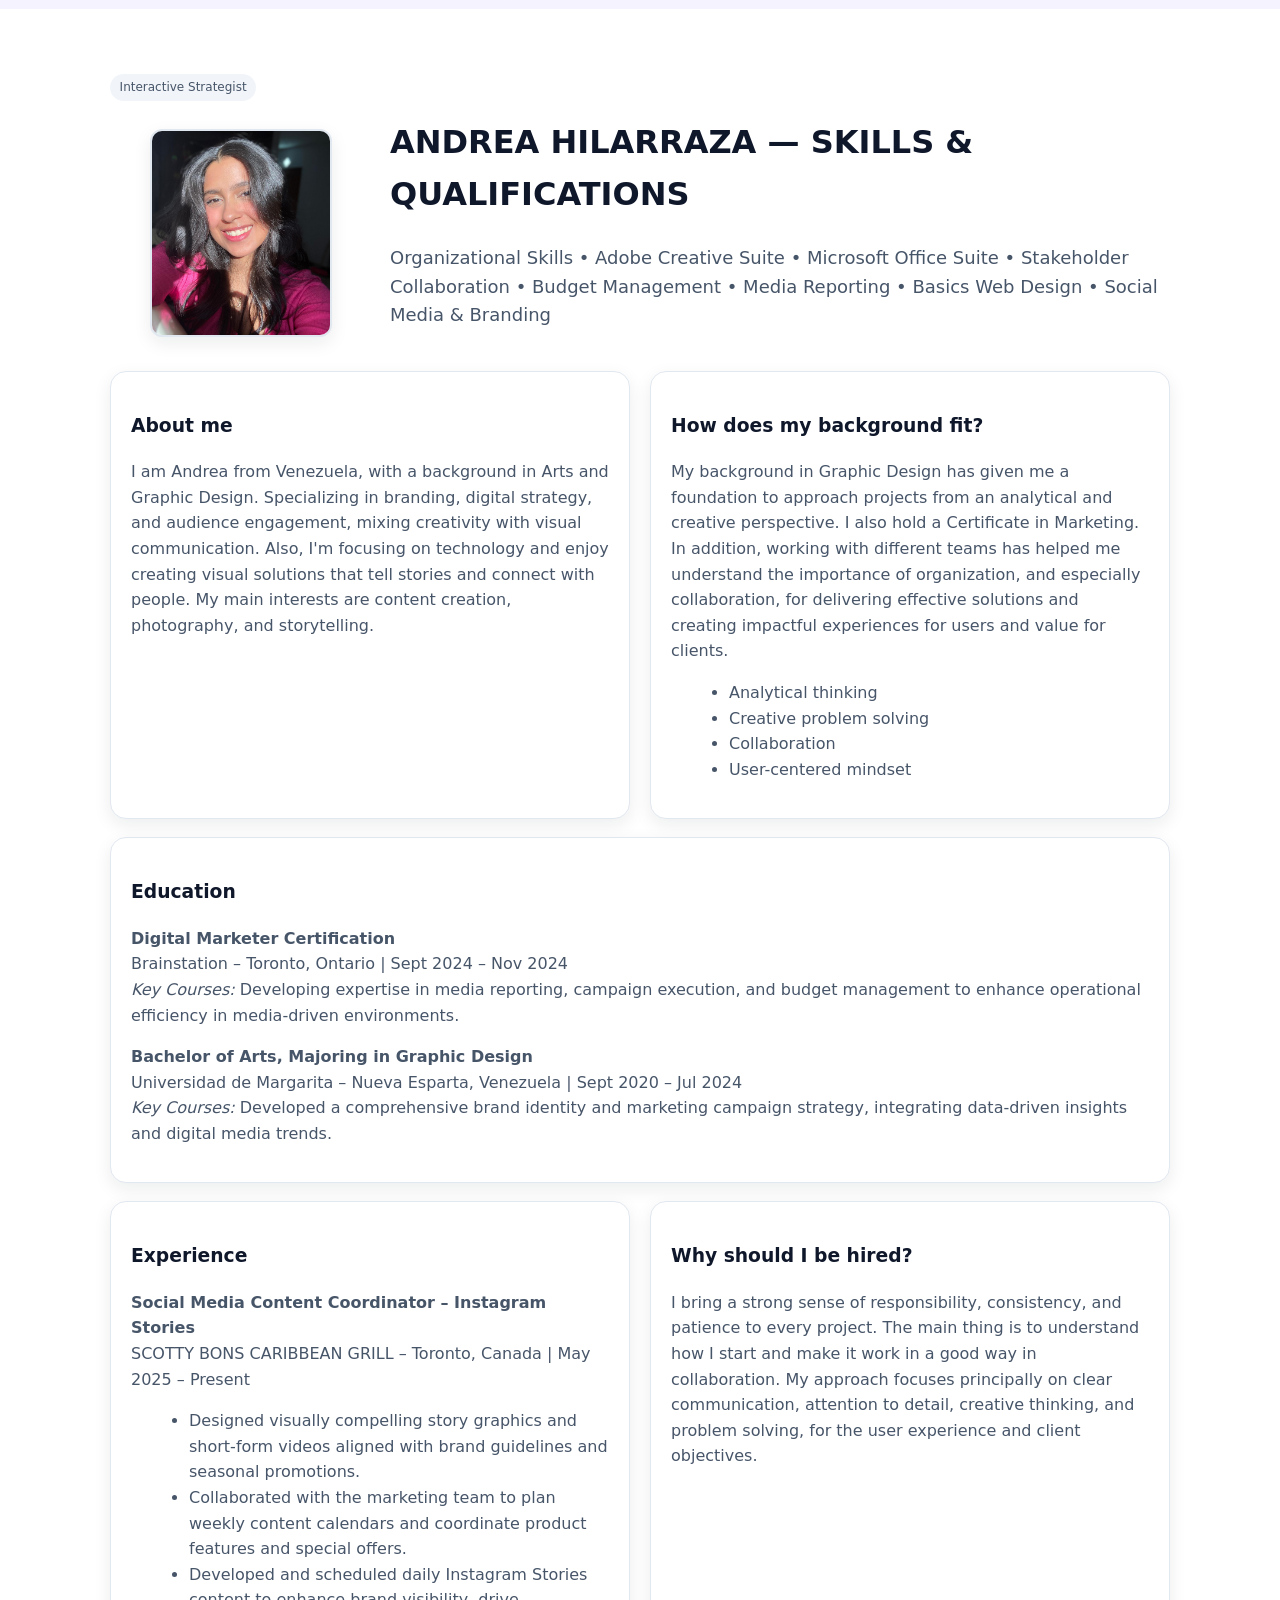
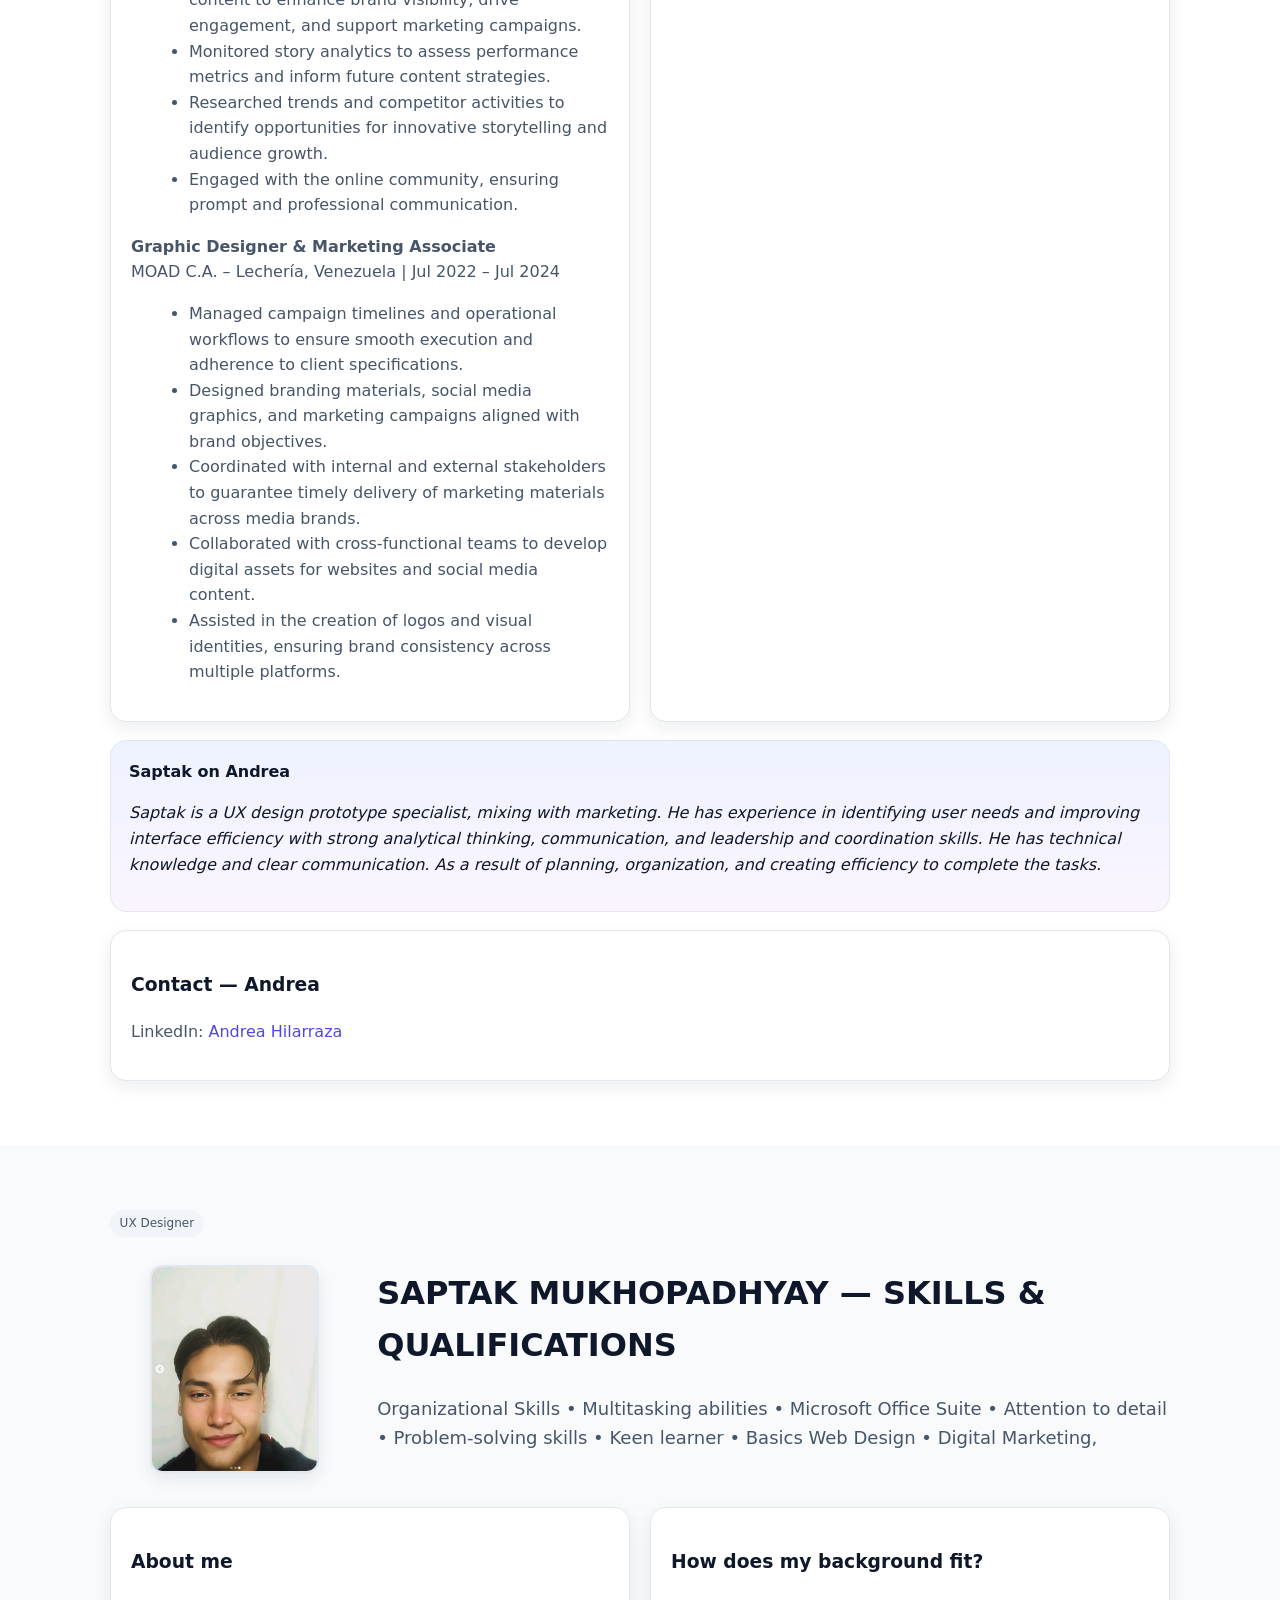
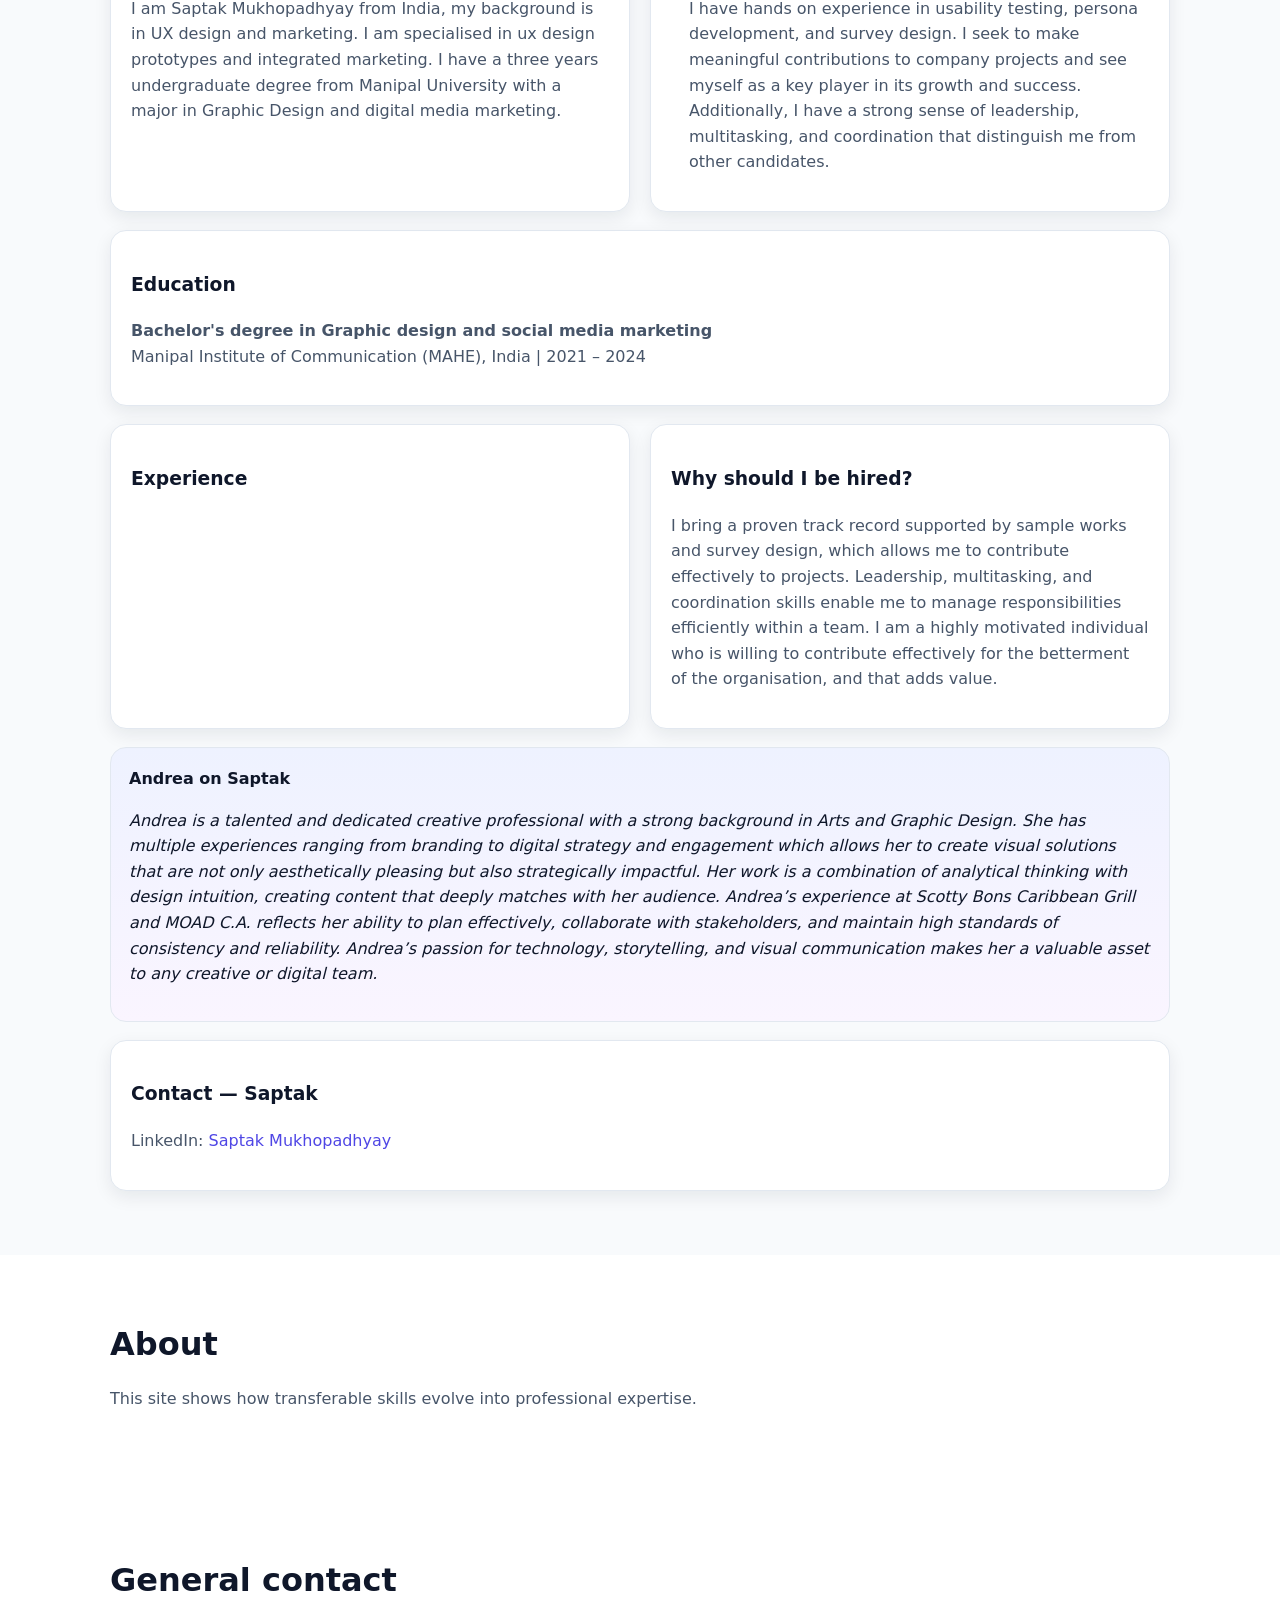
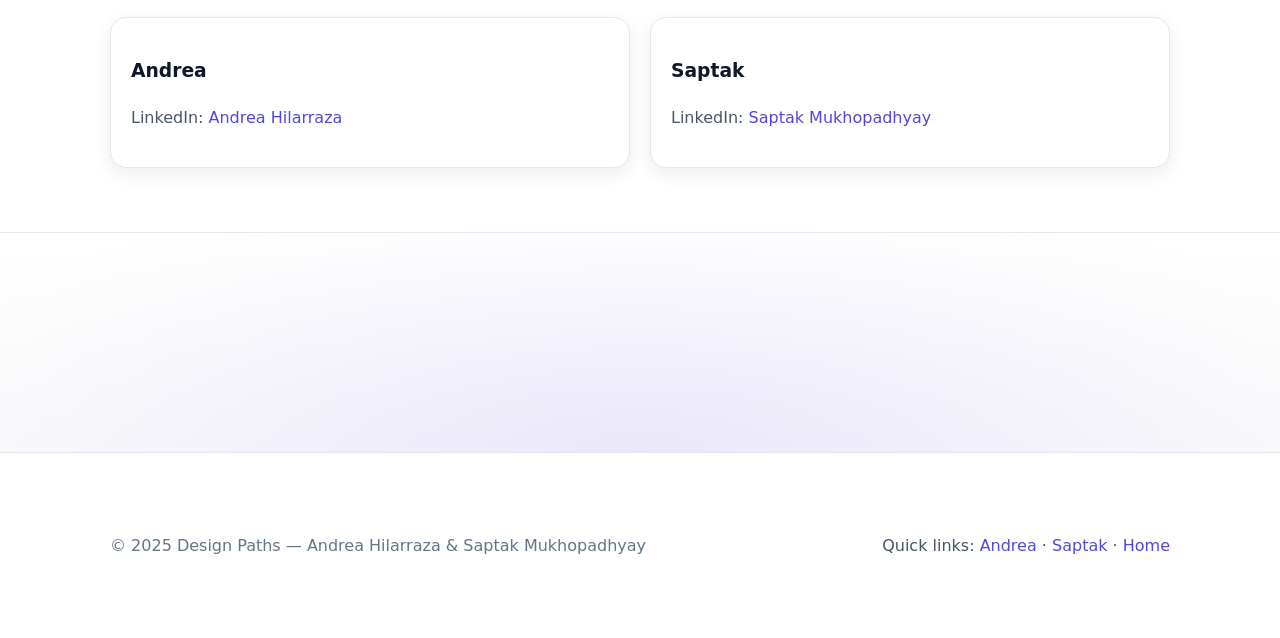
==== commit 80828bfc: "Update index.html" ====
--- a/index.html
+++ b/index.html
@@ -332,6 +332,12 @@
               <ul style="margin-left:18px">
                 <li>Designed visually compelling story graphics and short-form videos aligned with brand guidelines and seasonal promotions.</li>
                 <li>Collaborated with the marketing team to plan weekly content calendars and coordinate product features and special offers.</li>
+                <li>Developed and scheduled daily Instagram Stories content to enhance brand visibility, drive engagement,
+and support marketing campaigns.</li>
+                <li>Monitored story analytics to assess performance metrics and inform future content strategies.</li>
+                <li>Researched trends and competitor activities to identify opportunities for innovative storytelling and
+audience growth.</li>
+                <li>Engaged with the online community, ensuring prompt and professional communication.</li>
               </ul>
 
               <p style="margin-top:12px;"><strong>Graphic Designer &amp; Marketing Associate</strong><br/>
@@ -339,6 +345,10 @@
               <ul style="margin-left:18px">
                 <li>Managed campaign timelines and operational workflows to ensure smooth execution and adherence to client specifications.</li>
                 <li>Designed branding materials, social media graphics, and marketing campaigns aligned with brand objectives.</li>
+                <li>Coordinated with internal and external stakeholders to guarantee timely delivery of marketing materials
+across media brands.</li>
+                <li>Collaborated with cross-functional teams to develop digital assets for websites and social media content.</li>
+                <li>Assisted in the creation of logos and visual identities, ensuring brand consistency across multiple platforms.</li>
               </ul>
             </div>
           </article>
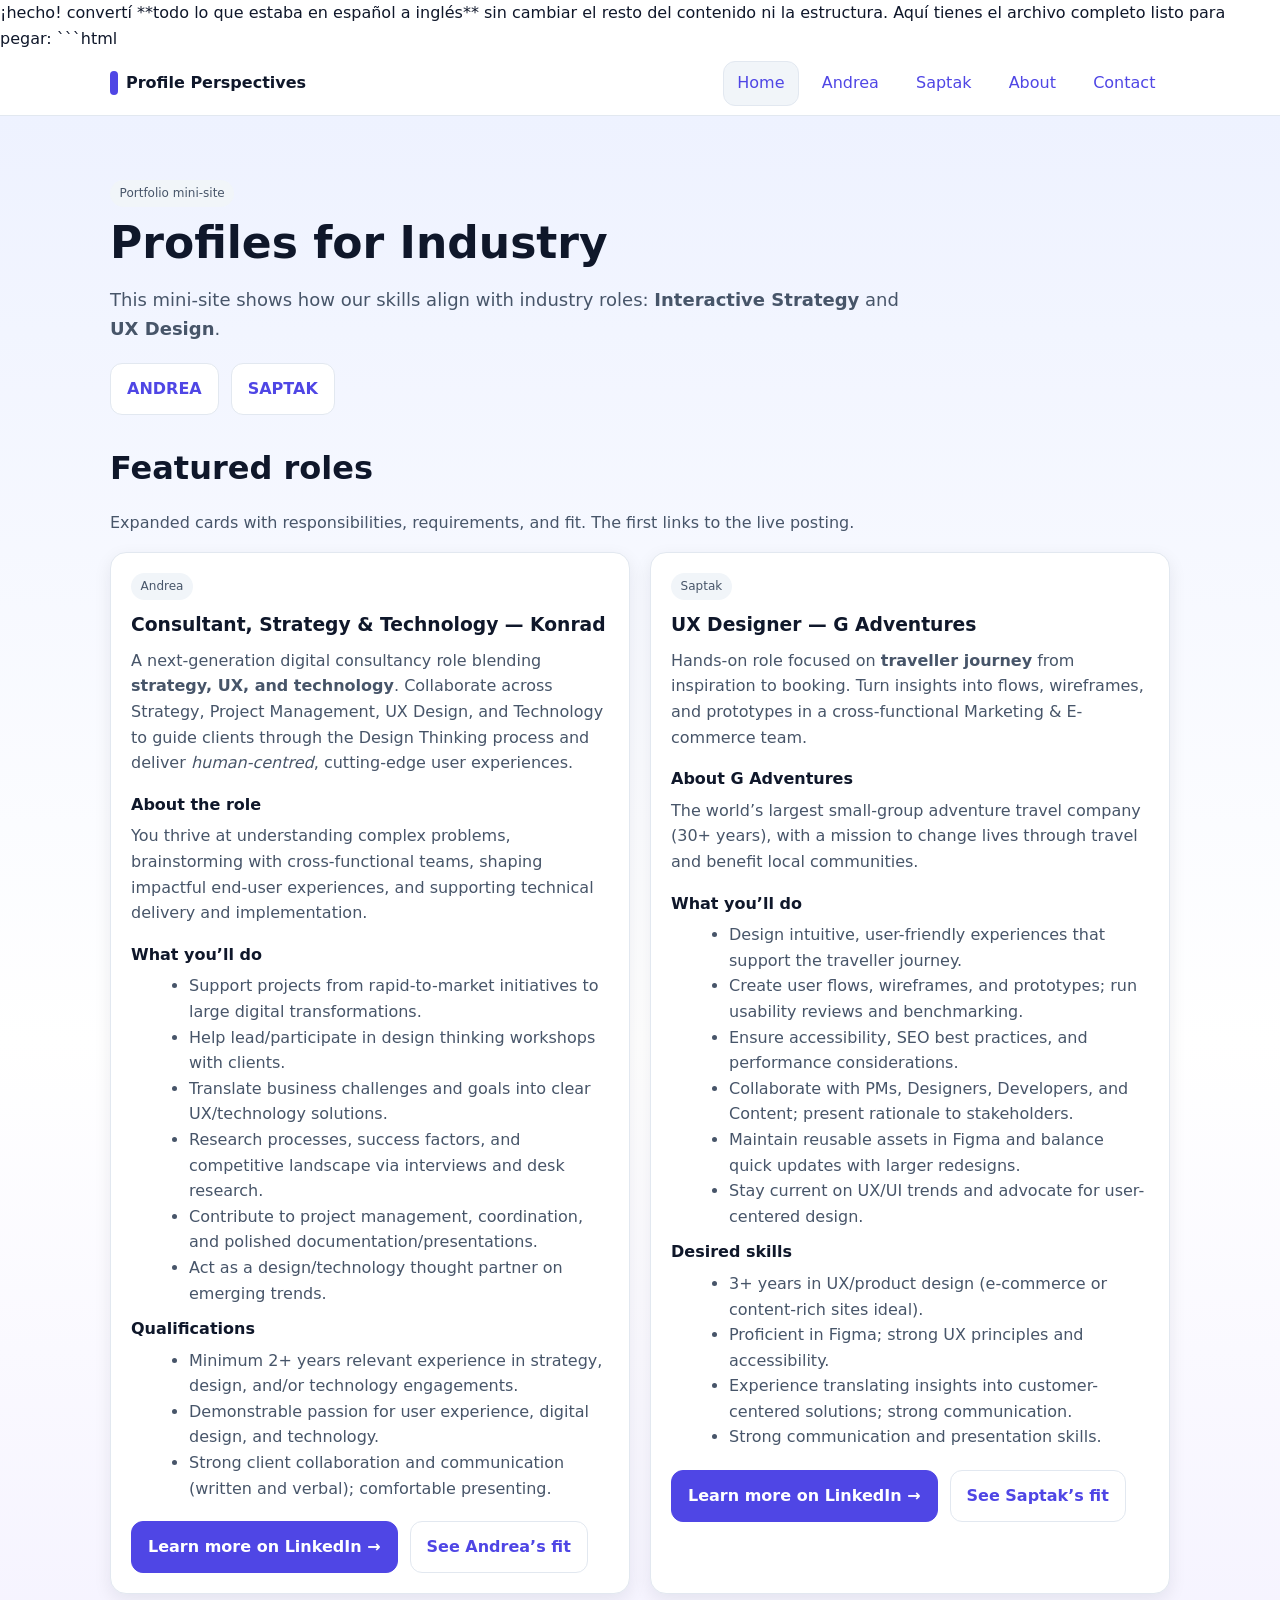
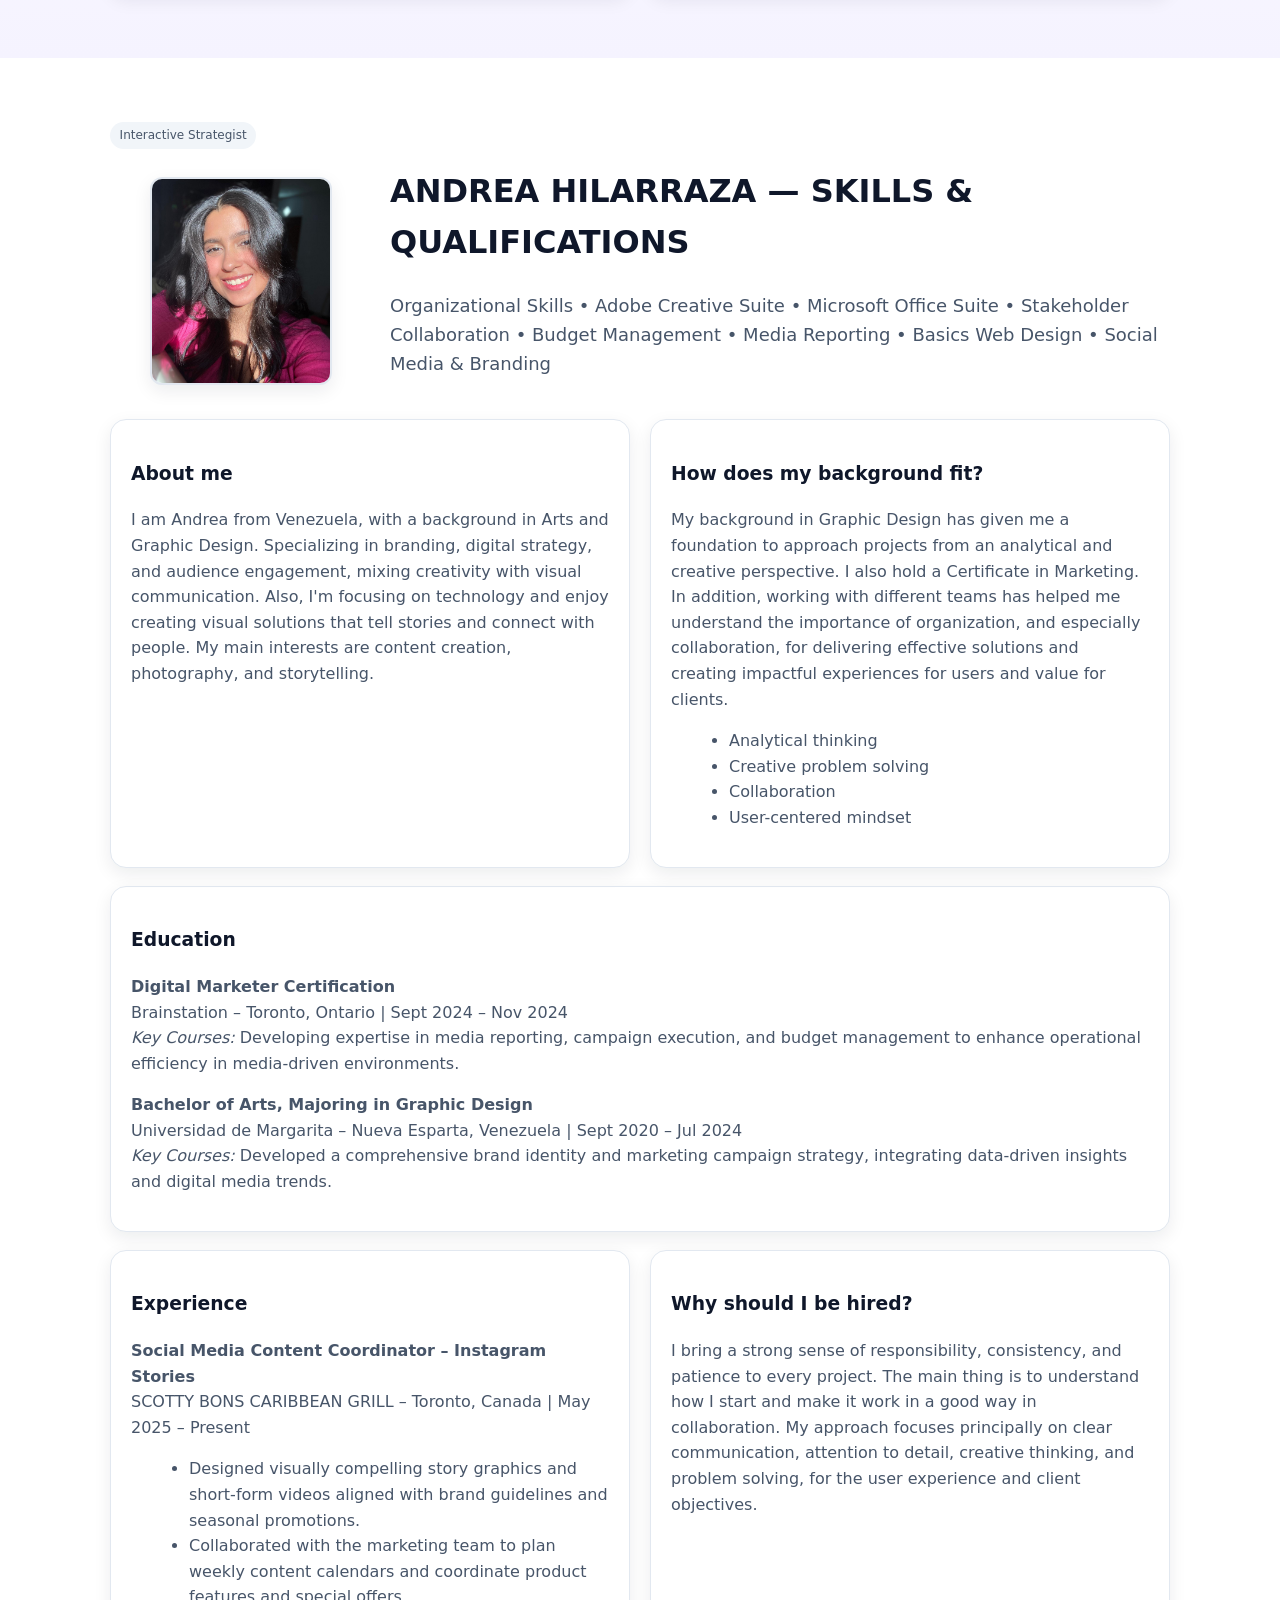
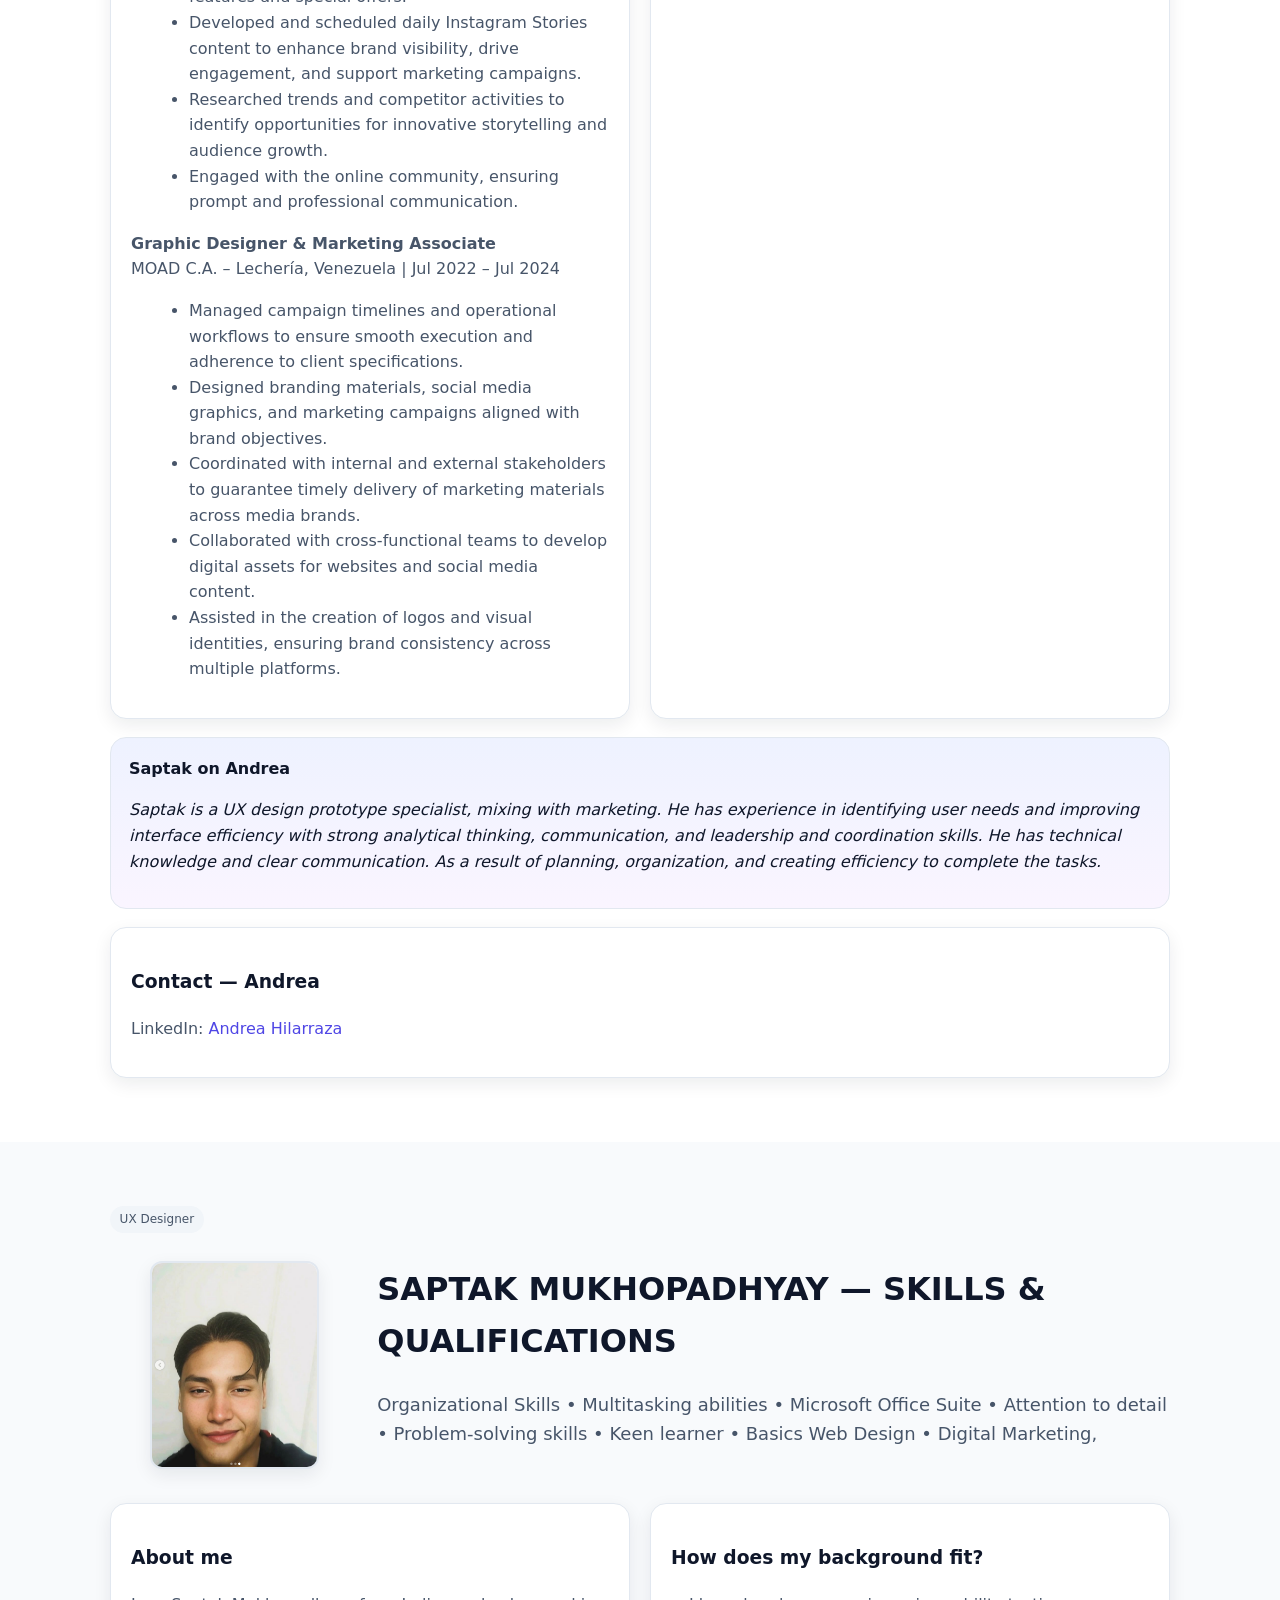
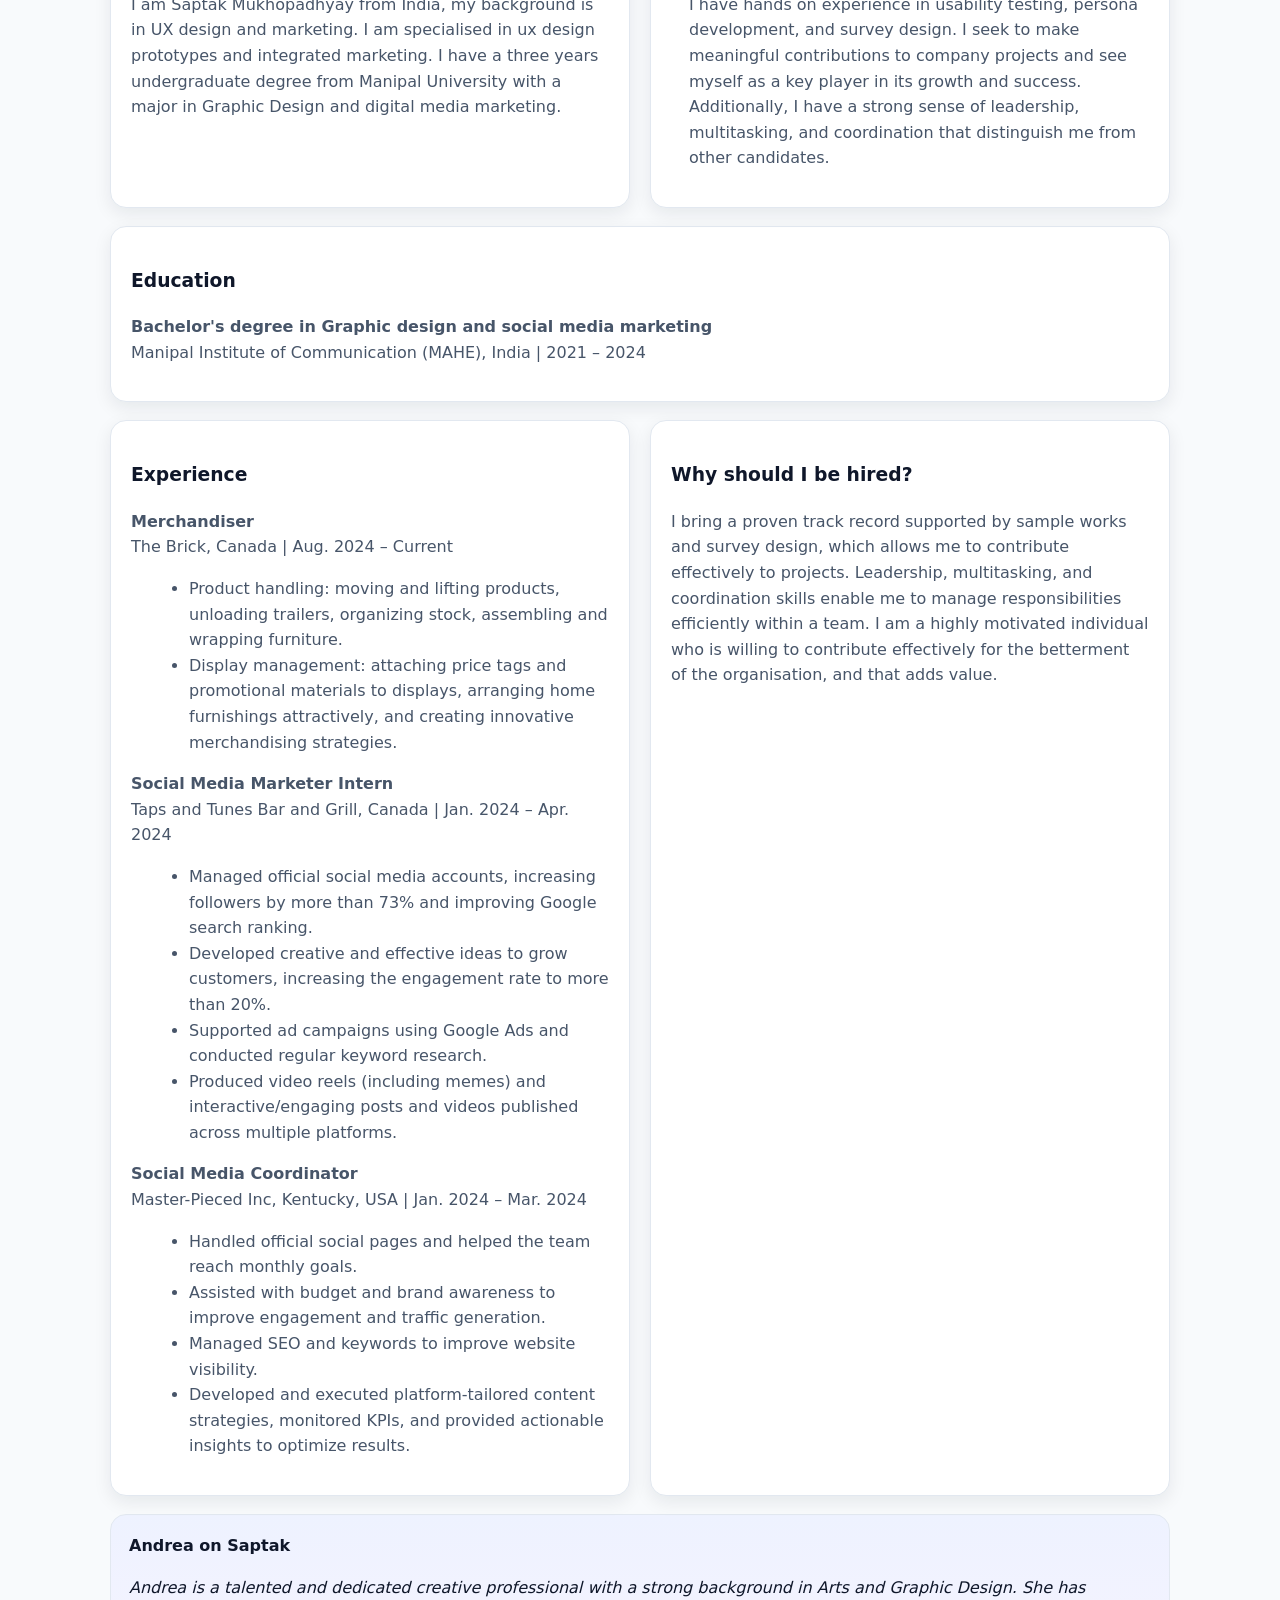
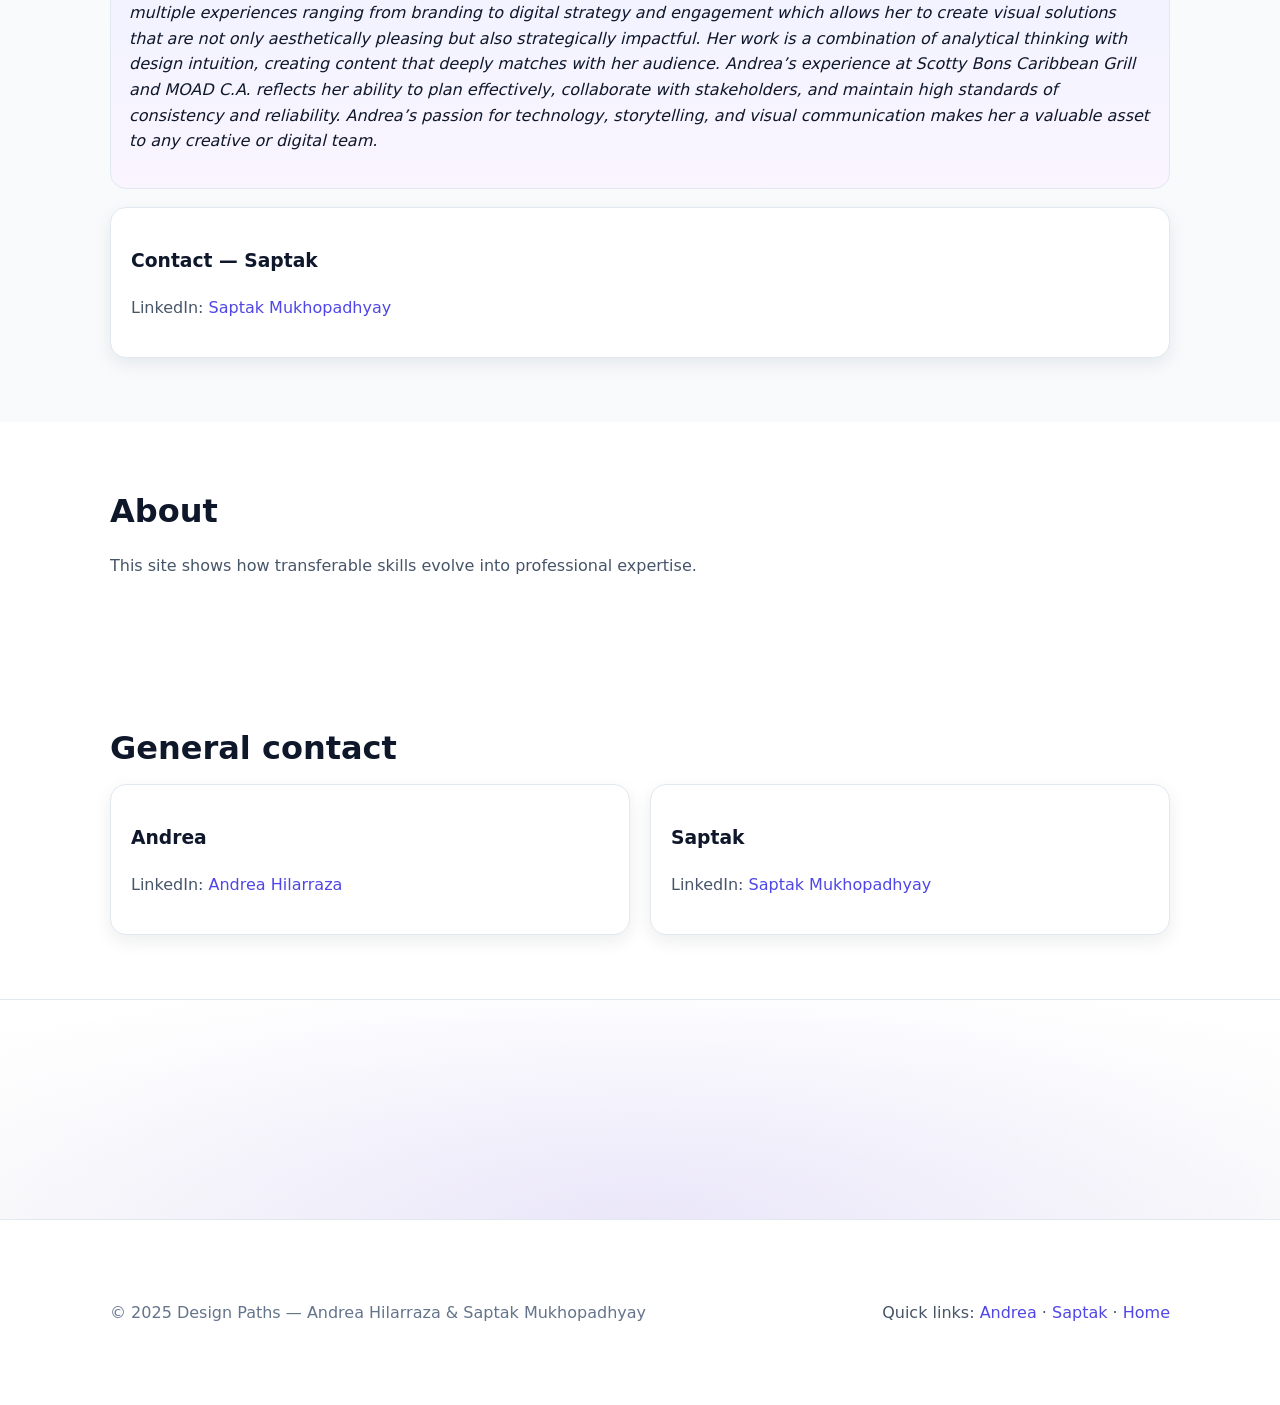
==== commit e41061ef: "Update index.html" ====
--- a/index.html
+++ b/index.html
@@ -1,3 +1,6 @@
+¡hecho! convertí **todo lo que estaba en español a inglés** sin cambiar el resto del contenido ni la estructura. Aquí tienes el archivo completo listo para pegar:
+
+```html
 <!DOCTYPE html>
 <html lang="en">
 <head>
@@ -66,20 +69,6 @@
     .btn.ghost:hover{background:#f8fafc}
     .btn:disabled{opacity:.6;cursor:not-allowed}
 
-    /* Hero CTA buttons: same base color, change on select/active */
-    .hero .btn{
-      background: var(--indigo);
-      color:#fff;
-      border-color: var(--indigo);
-    }
-    .hero .btn:hover,
-    .hero .btn:focus,
-    .hero .btn.is-active{
-      background: var(--lav);
-      border-color: var(--lav);
-      text-decoration:none;
-    }
-
     .tag{display:inline-block;padding:.25rem .6rem;border-radius:999px;background:var(--chip);color:var(--muted);font-size:12px}
 
     .card{border:1px solid var(--line);border-radius:var(--radius);background:#fff;padding:20px;box-shadow:var(--shadow)}
@@ -332,11 +321,8 @@
               <ul style="margin-left:18px">
                 <li>Designed visually compelling story graphics and short-form videos aligned with brand guidelines and seasonal promotions.</li>
                 <li>Collaborated with the marketing team to plan weekly content calendars and coordinate product features and special offers.</li>
-                <li>Developed and scheduled daily Instagram Stories content to enhance brand visibility, drive engagement,
-and support marketing campaigns.</li>
-                <li>Monitored story analytics to assess performance metrics and inform future content strategies.</li>
-                <li>Researched trends and competitor activities to identify opportunities for innovative storytelling and
-audience growth.</li>
+                <li>Developed and scheduled daily Instagram Stories content to enhance brand visibility, drive engagement, and support marketing campaigns.</li>
+                <li>Researched trends and competitor activities to identify opportunities for innovative storytelling and audience growth.</li>
                 <li>Engaged with the online community, ensuring prompt and professional communication.</li>
               </ul>
 
@@ -345,8 +331,7 @@
               <ul style="margin-left:18px">
                 <li>Managed campaign timelines and operational workflows to ensure smooth execution and adherence to client specifications.</li>
                 <li>Designed branding materials, social media graphics, and marketing campaigns aligned with brand objectives.</li>
-                <li>Coordinated with internal and external stakeholders to guarantee timely delivery of marketing materials
-across media brands.</li>
+                <li>Coordinated with internal and external stakeholders to guarantee timely delivery of marketing materials across media brands.</li>
                 <li>Collaborated with cross-functional teams to develop digital assets for websites and social media content.</li>
                 <li>Assisted in the creation of logos and visual identities, ensuring brand consistency across multiple platforms.</li>
               </ul>
@@ -416,7 +401,6 @@
         <div class="card" style="margin-top:18px">
           <h3>Education</h3>
           <div class="muted">
-            <!-- Rellena estos campos cuando tengas la info -->
             <p><strong>Bachelor's degree in Graphic design and social media marketing</strong><br/>
             Manipal Institute of Communication (MAHE), India | 2021 – 2024 <br/></p>
           </div>
@@ -426,8 +410,34 @@
         <div class="grid Cols2" style="margin-top:18px">
           <article class="card">
             <h3>Experience</h3>
-            <p class="muted">  </p>
-          </article>
+            <div class="muted">
+              <p><strong>Merchandiser</strong><br/>
+              The Brick, Canada | Aug. 2024 – Current</p>
+              <ul style="margin-left:18px">
+                <li>Product handling: moving and lifting products, unloading trailers, organizing stock, assembling and wrapping furniture.</li>
+                <li>Display management: attaching price tags and promotional materials to displays, arranging home furnishings attractively, and creating innovative merchandising strategies.</li>
+              </ul>
+
+              <p style="margin-top:12px;"><strong>Social Media Marketer Intern</strong><br/>
+              Taps and Tunes Bar and Grill, Canada | Jan. 2024 – Apr. 2024</p>
+              <ul style="margin-left:18px">
+                <li>Managed official social media accounts, increasing followers by more than 73% and improving Google search ranking.</li>
+                <li>Developed creative and effective ideas to grow customers, increasing the engagement rate to more than 20%.</li>
+                <li>Supported ad campaigns using Google Ads and conducted regular keyword research.</li>
+                <li>Produced video reels (including memes) and interactive/engaging posts and videos published across multiple platforms.</li>
+              </ul>
+
+              <p style="margin-top:12px;"><strong>Social Media Coordinator</strong><br/>
+              Master-Pieced Inc, Kentucky, USA | Jan. 2024 – Mar. 2024</p>
+              <ul style="margin-left:18px">
+                <li>Handled official social pages and helped the team reach monthly goals.</li>
+                <li>Assisted with budget and brand awareness to improve engagement and traffic generation.</li>
+                <li>Managed SEO and keywords to improve website visibility.</li>
+                <li>Developed and executed platform-tailored content strategies, monitored KPIs, and provided actionable insights to optimize results.</li>
+              </ul>
+            </div>
+          </article>
+
           <article class="card">
             <h3>Why should I be hired?</h3>
             <p class="muted">I bring a proven track record supported by sample works and survey design, which allows me to contribute effectively 
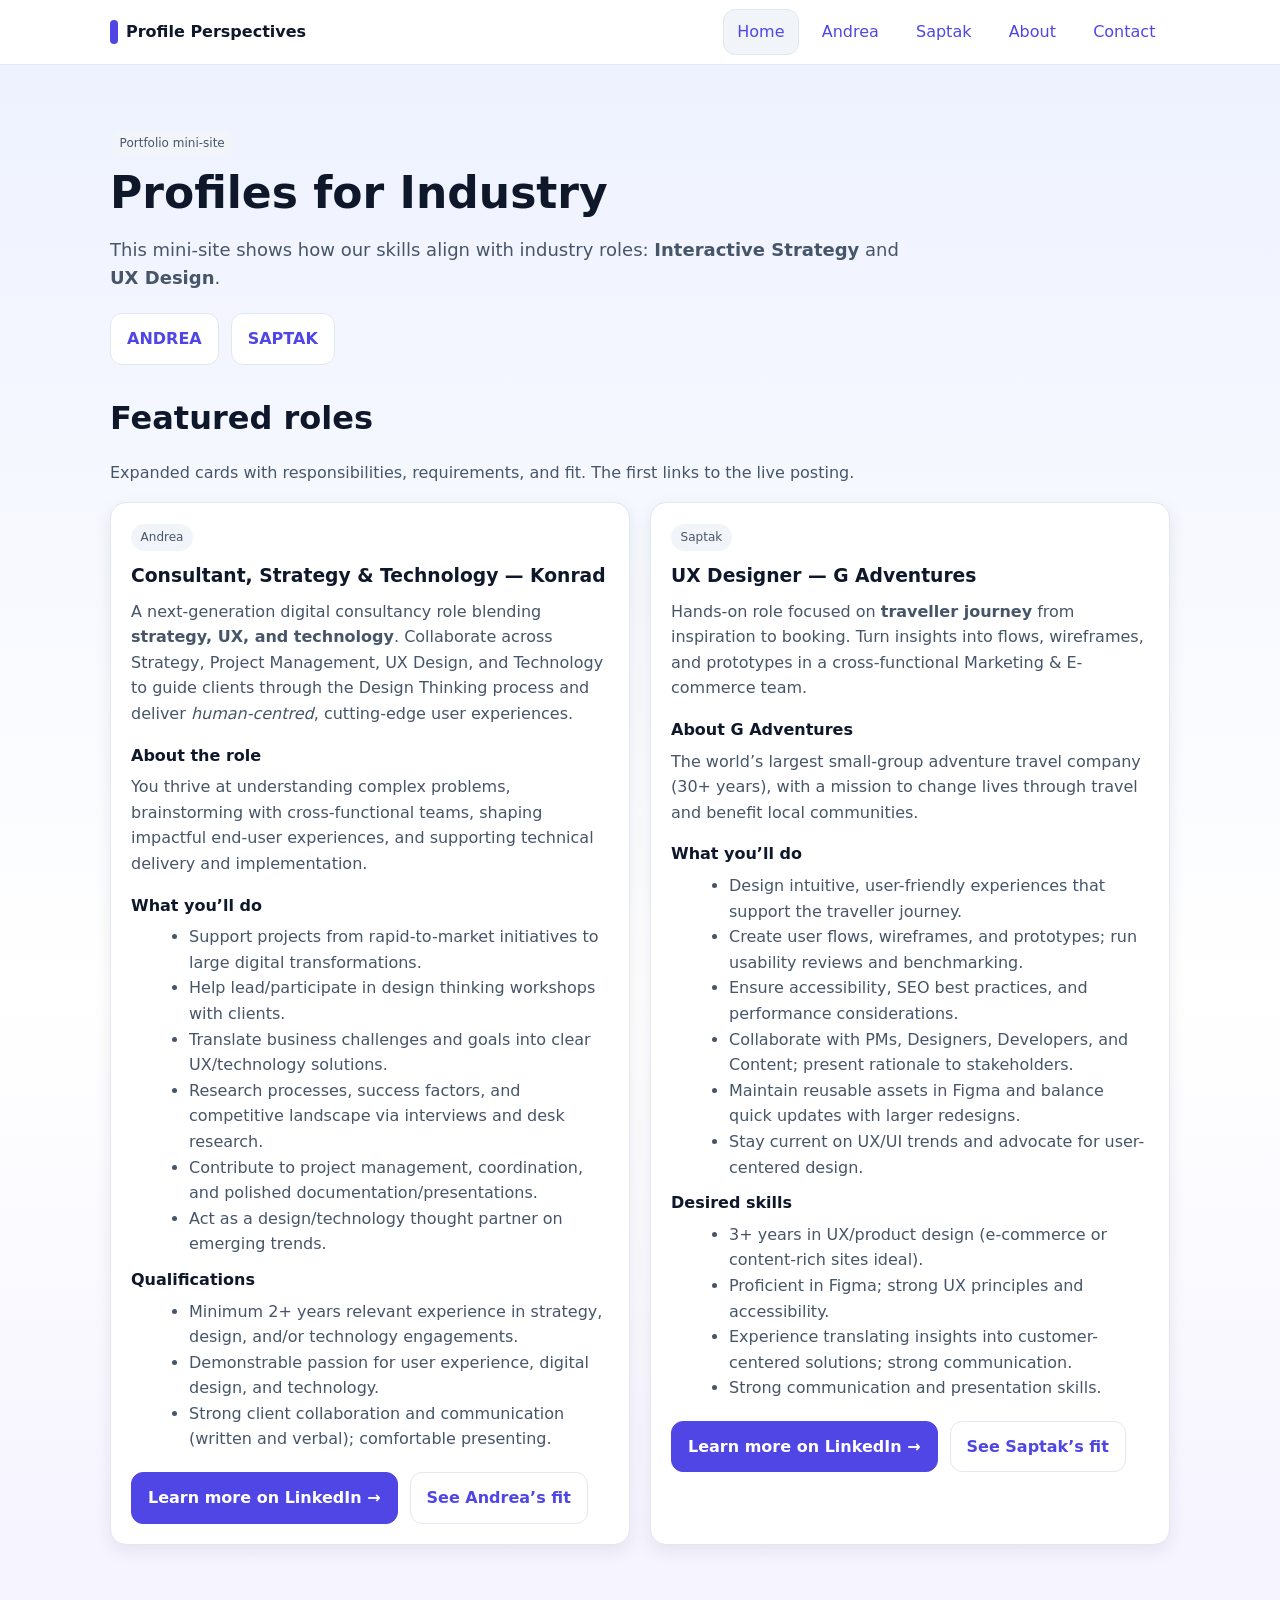
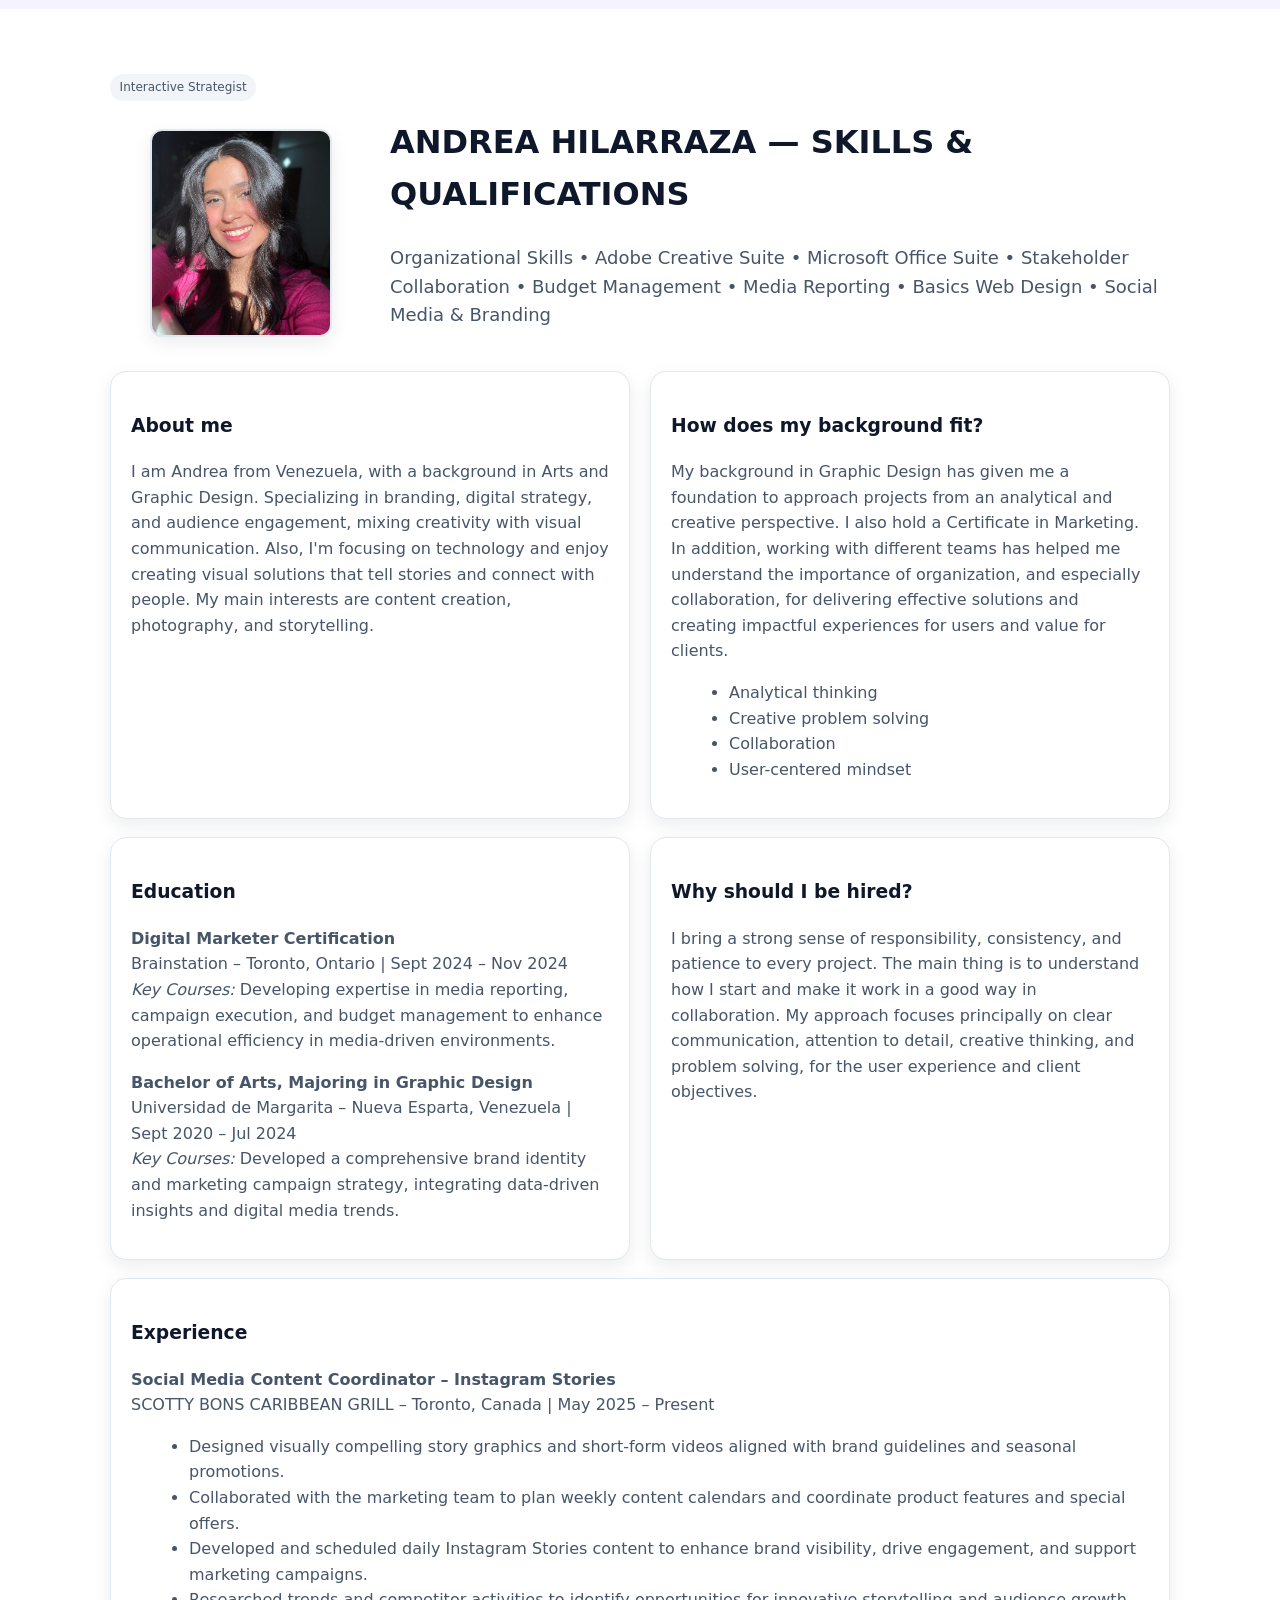
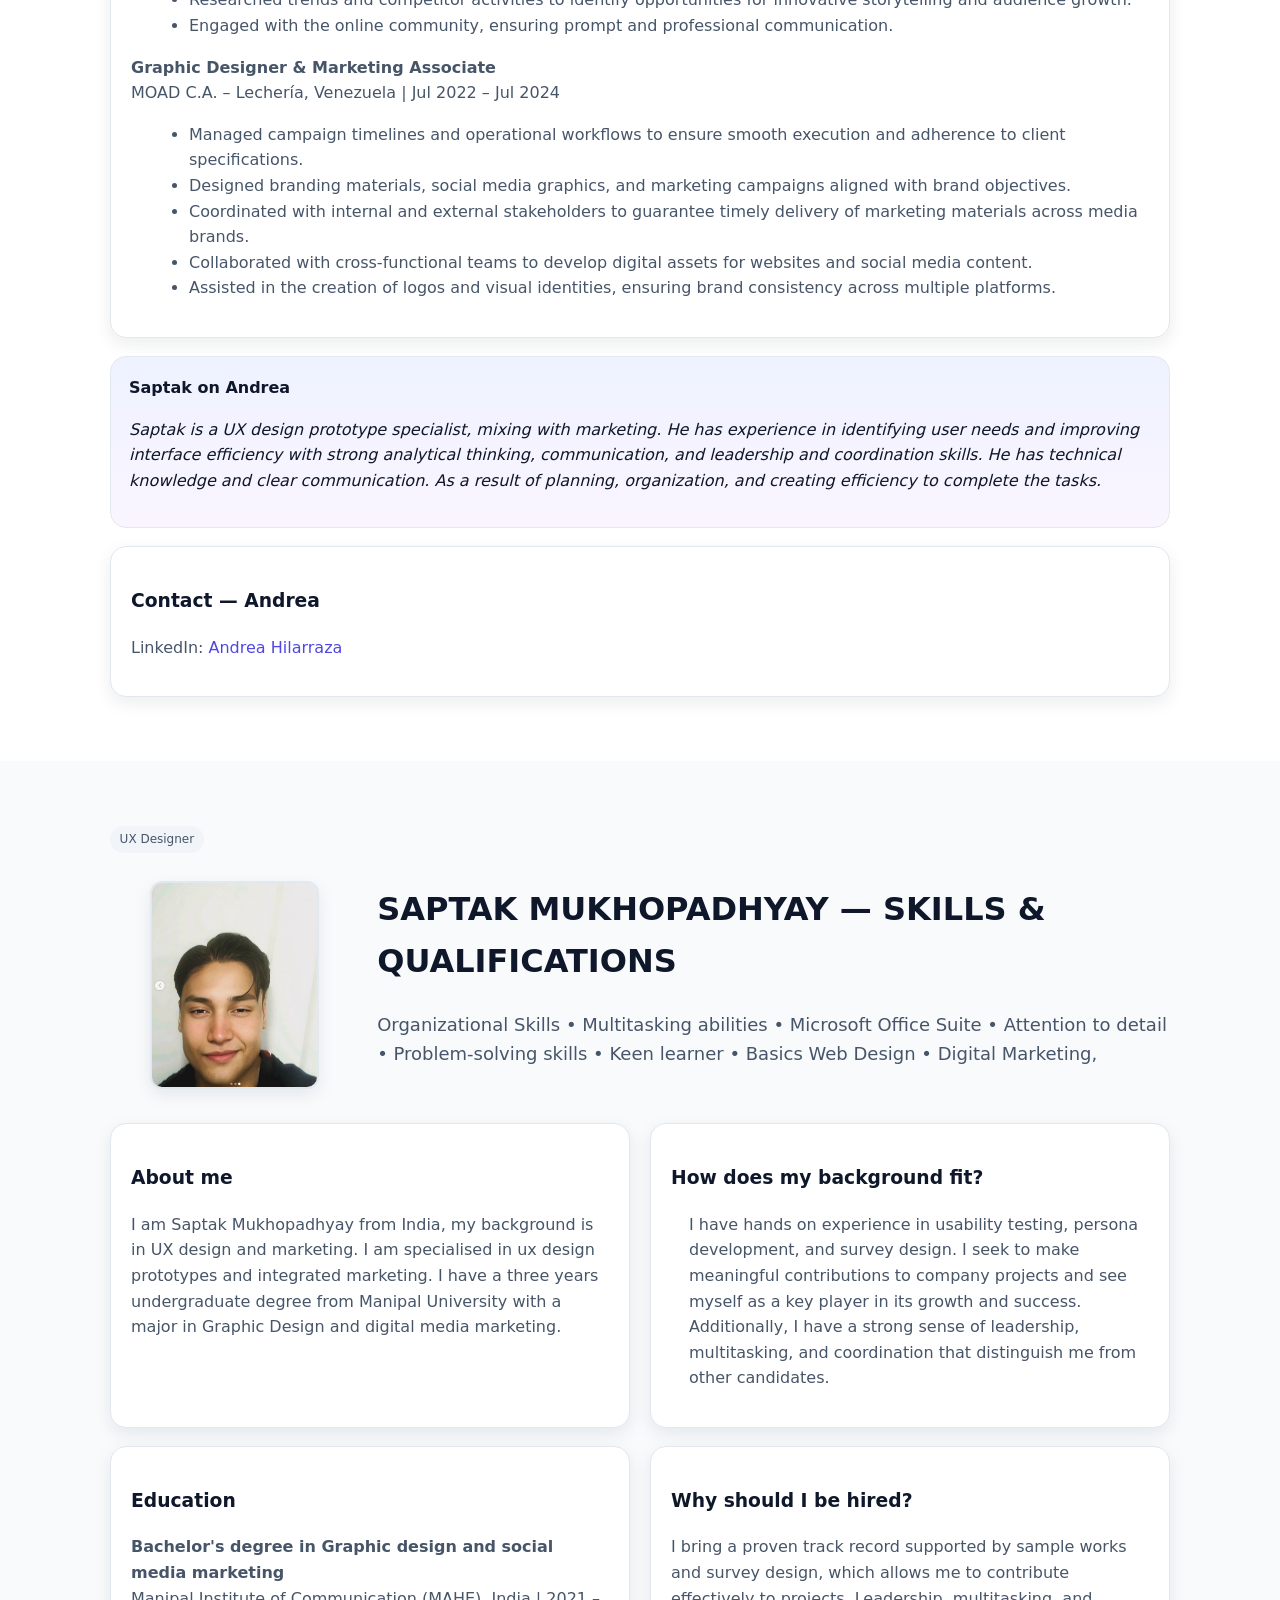
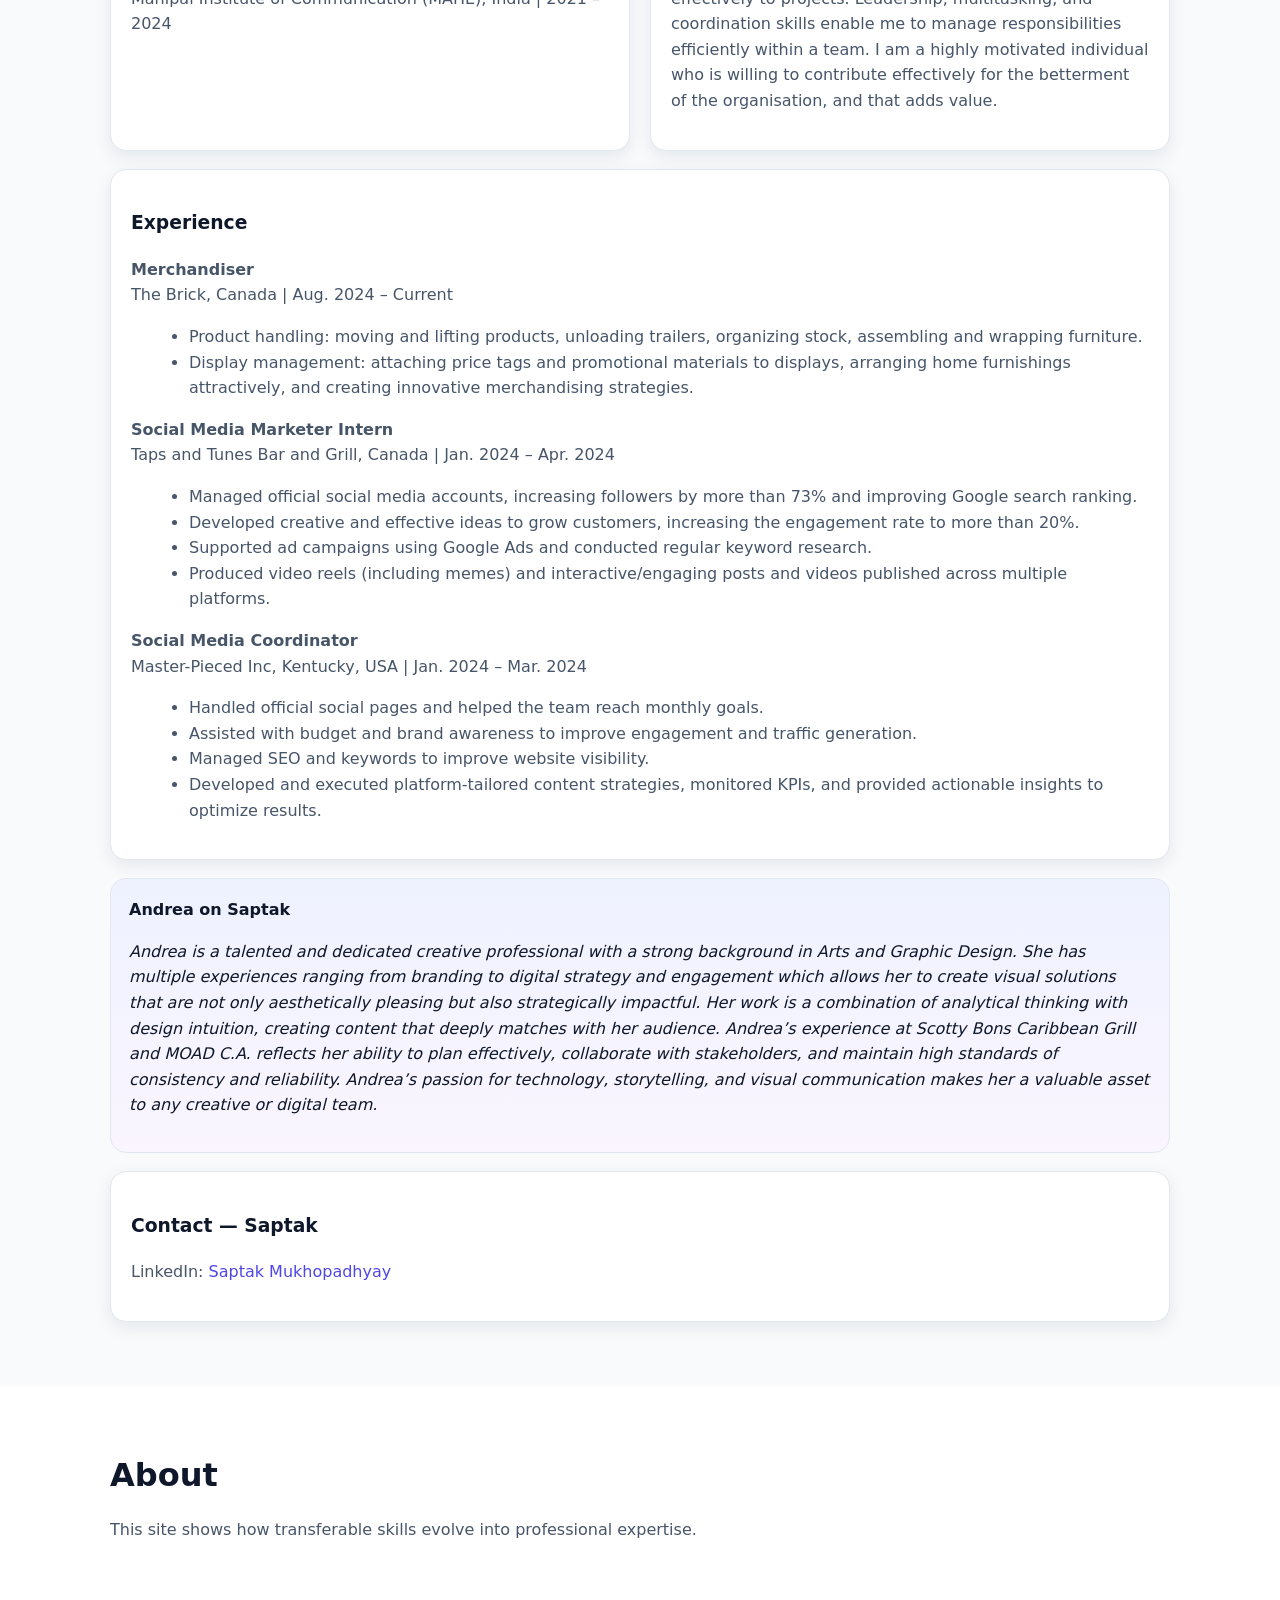
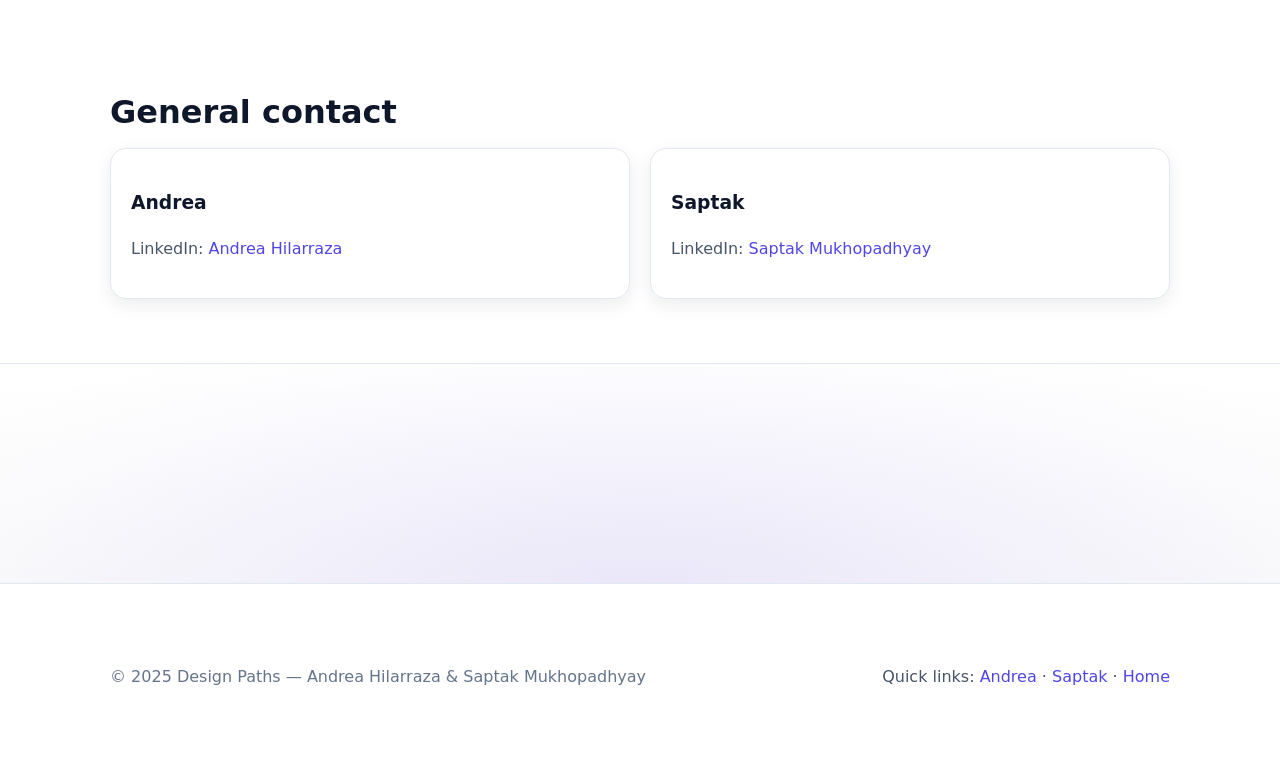
==== commit 68694a2f: "Update index.html" ====
--- a/index.html
+++ b/index.html
@@ -1,6 +1,3 @@
-¡hecho! convertí **todo lo que estaba en español a inglés** sin cambiar el resto del contenido ni la estructura. Aquí tienes el archivo completo listo para pegar:
-
-```html
 <!DOCTYPE html>
 <html lang="en">
 <head>
@@ -279,7 +276,7 @@
           </div>
         </div>
 
-        <!-- Row 1: About + Background Fit -->
+        <!-- About + Background Fit -->
         <div class="grid Cols2" style="margin-top:18px">
           <article class="card">
             <h3>About me</h3>
@@ -297,44 +294,18 @@
           </article>
         </div>
 
-        <!-- NEW: Education (Andrea) -->
-        <div class="card" style="margin-top:18px">
-          <h3>Education</h3>
-          <div class="muted">
-            <p><strong>Digital Marketer Certification</strong><br/>
-            Brainstation – Toronto, Ontario | Sept 2024 – Nov 2024<br/>
-            <em>Key Courses:</em> Developing expertise in media reporting, campaign execution, and budget management to enhance operational efficiency in media-driven environments.</p>
-
-            <p style="margin-top:12px;"><strong>Bachelor of Arts, Majoring in Graphic Design</strong><br/>
-            Universidad de Margarita – Nueva Esparta, Venezuela | Sept 2020 – Jul 2024<br/>
-            <em>Key Courses:</em> Developed a comprehensive brand identity and marketing campaign strategy, integrating data-driven insights and digital media trends.</p>
-          </div>
-        </div>
-
-        <!-- Row 2: Experience + Why Hired -->
+        <!-- NEW layout: Education + Why (side by side) -->
         <div class="grid Cols2" style="margin-top:18px">
           <article class="card">
-            <h3>Experience</h3>
+            <h3>Education</h3>
             <div class="muted">
-              <p><strong>Social Media Content Coordinator – Instagram Stories</strong><br/>
-              SCOTTY BONS CARIBBEAN GRILL – Toronto, Canada | May 2025 – Present</p>
-              <ul style="margin-left:18px">
-                <li>Designed visually compelling story graphics and short-form videos aligned with brand guidelines and seasonal promotions.</li>
-                <li>Collaborated with the marketing team to plan weekly content calendars and coordinate product features and special offers.</li>
-                <li>Developed and scheduled daily Instagram Stories content to enhance brand visibility, drive engagement, and support marketing campaigns.</li>
-                <li>Researched trends and competitor activities to identify opportunities for innovative storytelling and audience growth.</li>
-                <li>Engaged with the online community, ensuring prompt and professional communication.</li>
-              </ul>
-
-              <p style="margin-top:12px;"><strong>Graphic Designer &amp; Marketing Associate</strong><br/>
-              MOAD C.A. – Lechería, Venezuela | Jul 2022 – Jul 2024</p>
-              <ul style="margin-left:18px">
-                <li>Managed campaign timelines and operational workflows to ensure smooth execution and adherence to client specifications.</li>
-                <li>Designed branding materials, social media graphics, and marketing campaigns aligned with brand objectives.</li>
-                <li>Coordinated with internal and external stakeholders to guarantee timely delivery of marketing materials across media brands.</li>
-                <li>Collaborated with cross-functional teams to develop digital assets for websites and social media content.</li>
-                <li>Assisted in the creation of logos and visual identities, ensuring brand consistency across multiple platforms.</li>
-              </ul>
+              <p><strong>Digital Marketer Certification</strong><br/>
+              Brainstation – Toronto, Ontario | Sept 2024 – Nov 2024<br/>
+              <em>Key Courses:</em> Developing expertise in media reporting, campaign execution, and budget management to enhance operational efficiency in media-driven environments.</p>
+
+              <p style="margin-top:12px;"><strong>Bachelor of Arts, Majoring in Graphic Design</strong><br/>
+              Universidad de Margarita – Nueva Esparta, Venezuela | Sept 2020 – Jul 2024<br/>
+              <em>Key Courses:</em> Developed a comprehensive brand identity and marketing campaign strategy, integrating data-driven insights and digital media trends.</p>
             </div>
           </article>
 
@@ -346,6 +317,32 @@
             </p>
           </article>
         </div>
+
+        <!-- Experience (full width below) -->
+        <article class="card" style="margin-top:18px">
+          <h3>Experience</h3>
+          <div class="muted">
+            <p><strong>Social Media Content Coordinator – Instagram Stories</strong><br/>
+            SCOTTY BONS CARIBBEAN GRILL – Toronto, Canada | May 2025 – Present</p>
+            <ul style="margin-left:18px">
+              <li>Designed visually compelling story graphics and short-form videos aligned with brand guidelines and seasonal promotions.</li>
+              <li>Collaborated with the marketing team to plan weekly content calendars and coordinate product features and special offers.</li>
+              <li>Developed and scheduled daily Instagram Stories content to enhance brand visibility, drive engagement, and support marketing campaigns.</li>
+              <li>Researched trends and competitor activities to identify opportunities for innovative storytelling and audience growth.</li>
+              <li>Engaged with the online community, ensuring prompt and professional communication.</li>
+            </ul>
+
+            <p style="margin-top:12px;"><strong>Graphic Designer &amp; Marketing Associate</strong><br/>
+            MOAD C.A. – Lechería, Venezuela | Jul 2022 – Jul 2024</p>
+            <ul style="margin-left:18px">
+              <li>Managed campaign timelines and operational workflows to ensure smooth execution and adherence to client specifications.</li>
+              <li>Designed branding materials, social media graphics, and marketing campaigns aligned with brand objectives.</li>
+              <li>Coordinated with internal and external stakeholders to guarantee timely delivery of marketing materials across media brands.</li>
+              <li>Collaborated with cross-functional teams to develop digital assets for websites and social media content.</li>
+              <li>Assisted in the creation of logos and visual identities, ensuring brand consistency across multiple platforms.</li>
+            </ul>
+          </div>
+        </article>
 
         <!-- Testimonial: Saptak on Andrea -->
         <div class="testimonial" aria-label="Testimonial from Saptak about Andrea">
@@ -381,7 +378,7 @@
           </div>
         </div>
 
-        <!-- Row 1: About + Background Fit -->
+        <!-- About + Background Fit -->
         <div class="grid Cols2" style="margin-top:18px">
           <article class="card">
             <h3>About me</h3>
@@ -397,44 +394,13 @@
           </article>
         </div>
 
-        <!-- NEW: Education (Saptak) -->
-        <div class="card" style="margin-top:18px">
-          <h3>Education</h3>
-          <div class="muted">
-            <p><strong>Bachelor's degree in Graphic design and social media marketing</strong><br/>
-            Manipal Institute of Communication (MAHE), India | 2021 – 2024 <br/></p>
-          </div>
-        </div>
-
-        <!-- Row 2: Experience + Why Hired -->
+        <!-- NEW layout: Education + Why (side by side) -->
         <div class="grid Cols2" style="margin-top:18px">
           <article class="card">
-            <h3>Experience</h3>
+            <h3>Education</h3>
             <div class="muted">
-              <p><strong>Merchandiser</strong><br/>
-              The Brick, Canada | Aug. 2024 – Current</p>
-              <ul style="margin-left:18px">
-                <li>Product handling: moving and lifting products, unloading trailers, organizing stock, assembling and wrapping furniture.</li>
-                <li>Display management: attaching price tags and promotional materials to displays, arranging home furnishings attractively, and creating innovative merchandising strategies.</li>
-              </ul>
-
-              <p style="margin-top:12px;"><strong>Social Media Marketer Intern</strong><br/>
-              Taps and Tunes Bar and Grill, Canada | Jan. 2024 – Apr. 2024</p>
-              <ul style="margin-left:18px">
-                <li>Managed official social media accounts, increasing followers by more than 73% and improving Google search ranking.</li>
-                <li>Developed creative and effective ideas to grow customers, increasing the engagement rate to more than 20%.</li>
-                <li>Supported ad campaigns using Google Ads and conducted regular keyword research.</li>
-                <li>Produced video reels (including memes) and interactive/engaging posts and videos published across multiple platforms.</li>
-              </ul>
-
-              <p style="margin-top:12px;"><strong>Social Media Coordinator</strong><br/>
-              Master-Pieced Inc, Kentucky, USA | Jan. 2024 – Mar. 2024</p>
-              <ul style="margin-left:18px">
-                <li>Handled official social pages and helped the team reach monthly goals.</li>
-                <li>Assisted with budget and brand awareness to improve engagement and traffic generation.</li>
-                <li>Managed SEO and keywords to improve website visibility.</li>
-                <li>Developed and executed platform-tailored content strategies, monitored KPIs, and provided actionable insights to optimize results.</li>
-              </ul>
+              <p><strong>Bachelor's degree in Graphic design and social media marketing</strong><br/>
+              Manipal Institute of Communication (MAHE), India | 2021 – 2024 <br/></p>
             </div>
           </article>
 
@@ -445,6 +411,37 @@
               for the betterment of the organisation, and that adds value.</p>
           </article>
         </div>
+
+        <!-- Experience (full width below) -->
+        <article class="card" style="margin-top:18px">
+          <h3>Experience</h3>
+          <div class="muted">
+            <p><strong>Merchandiser</strong><br/>
+            The Brick, Canada | Aug. 2024 – Current</p>
+            <ul style="margin-left:18px">
+              <li>Product handling: moving and lifting products, unloading trailers, organizing stock, assembling and wrapping furniture.</li>
+              <li>Display management: attaching price tags and promotional materials to displays, arranging home furnishings attractively, and creating innovative merchandising strategies.</li>
+            </ul>
+
+            <p style="margin-top:12px;"><strong>Social Media Marketer Intern</strong><br/>
+            Taps and Tunes Bar and Grill, Canada | Jan. 2024 – Apr. 2024</p>
+            <ul style="margin-left:18px">
+              <li>Managed official social media accounts, increasing followers by more than 73% and improving Google search ranking.</li>
+              <li>Developed creative and effective ideas to grow customers, increasing the engagement rate to more than 20%.</li>
+              <li>Supported ad campaigns using Google Ads and conducted regular keyword research.</li>
+              <li>Produced video reels (including memes) and interactive/engaging posts and videos published across multiple platforms.</li>
+            </ul>
+
+            <p style="margin-top:12px;"><strong>Social Media Coordinator</strong><br/>
+            Master-Pieced Inc, Kentucky, USA | Jan. 2024 – Mar. 2024</p>
+            <ul style="margin-left:18px">
+              <li>Handled official social pages and helped the team reach monthly goals.</li>
+              <li>Assisted with budget and brand awareness to improve engagement and traffic generation.</li>
+              <li>Managed SEO and keywords to improve website visibility.</li>
+              <li>Developed and executed platform-tailored content strategies, monitored KPIs, and provided actionable insights to optimize results.</li>
+            </ul>
+          </div>
+        </article>
 
         <!-- Testimonial: Andrea on Saptak -->
         <div class="testimonial" aria-label="Testimonial from Andrea about Saptak">
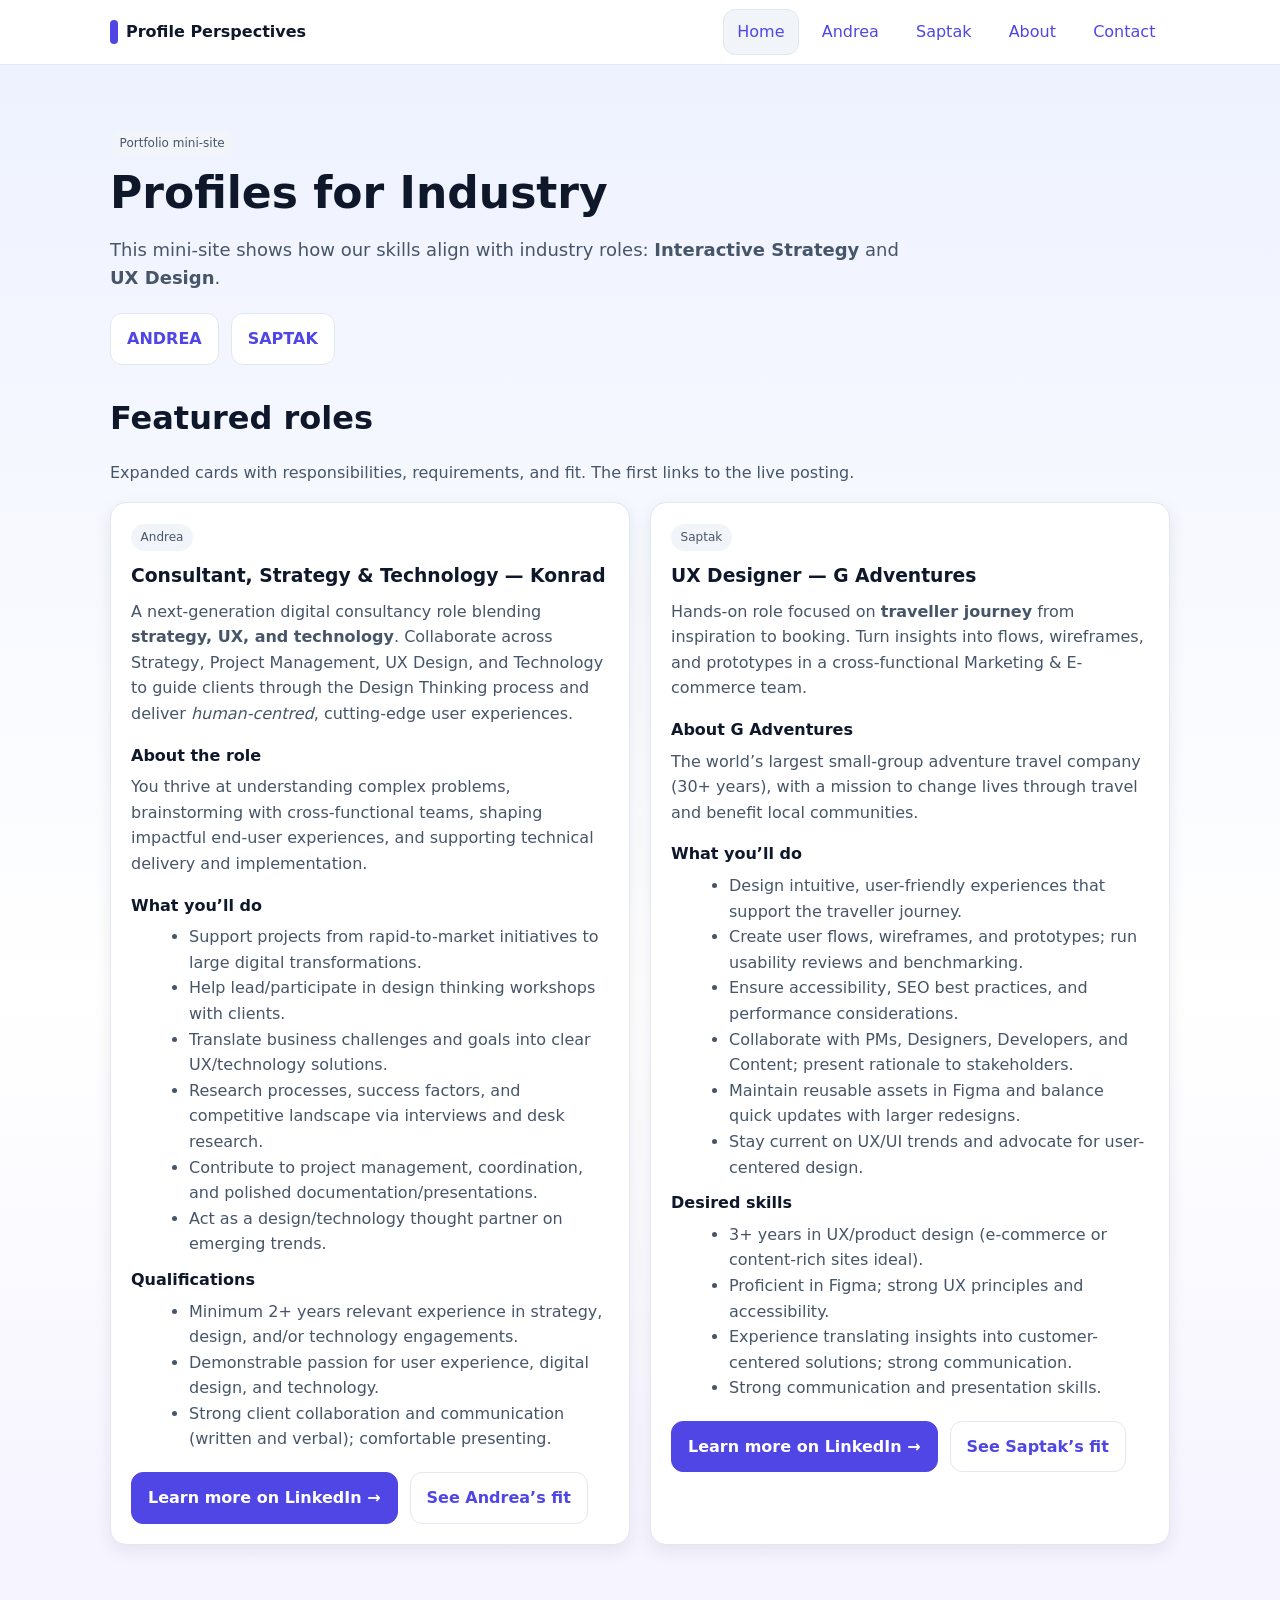
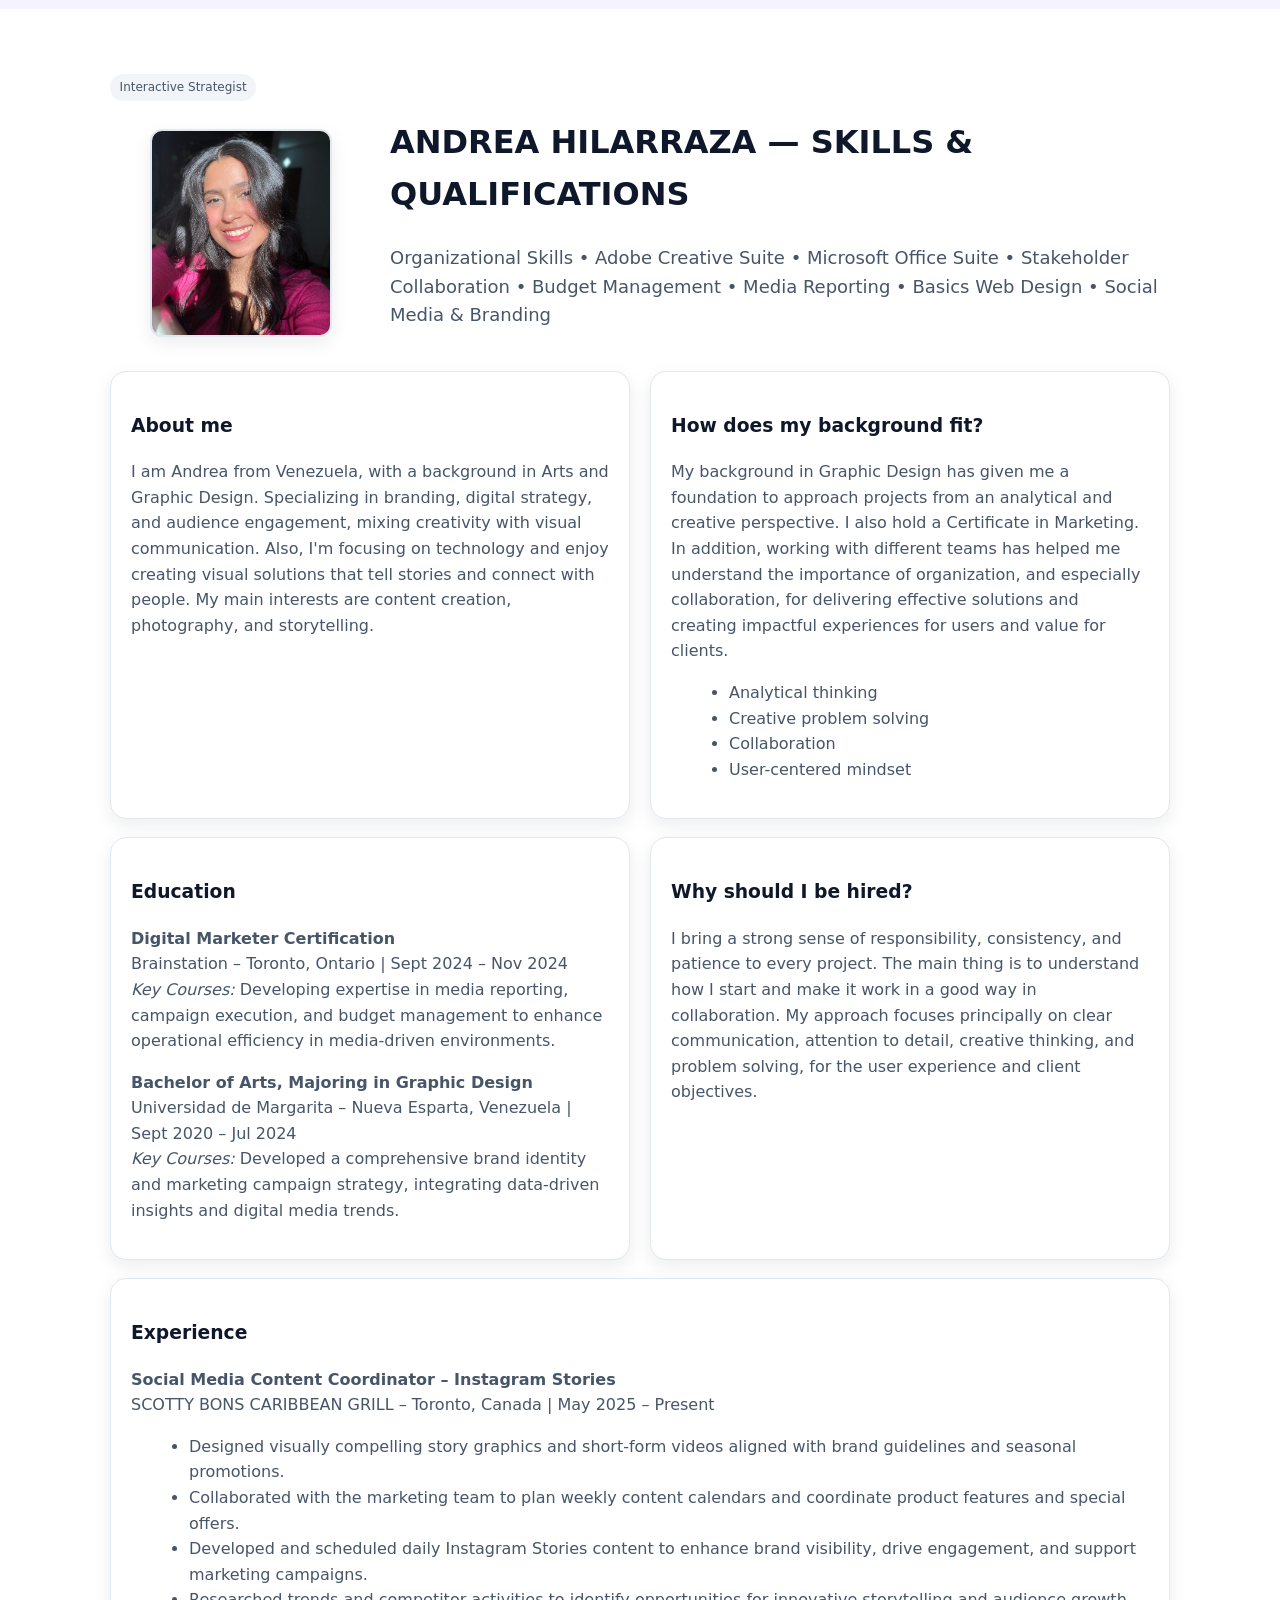
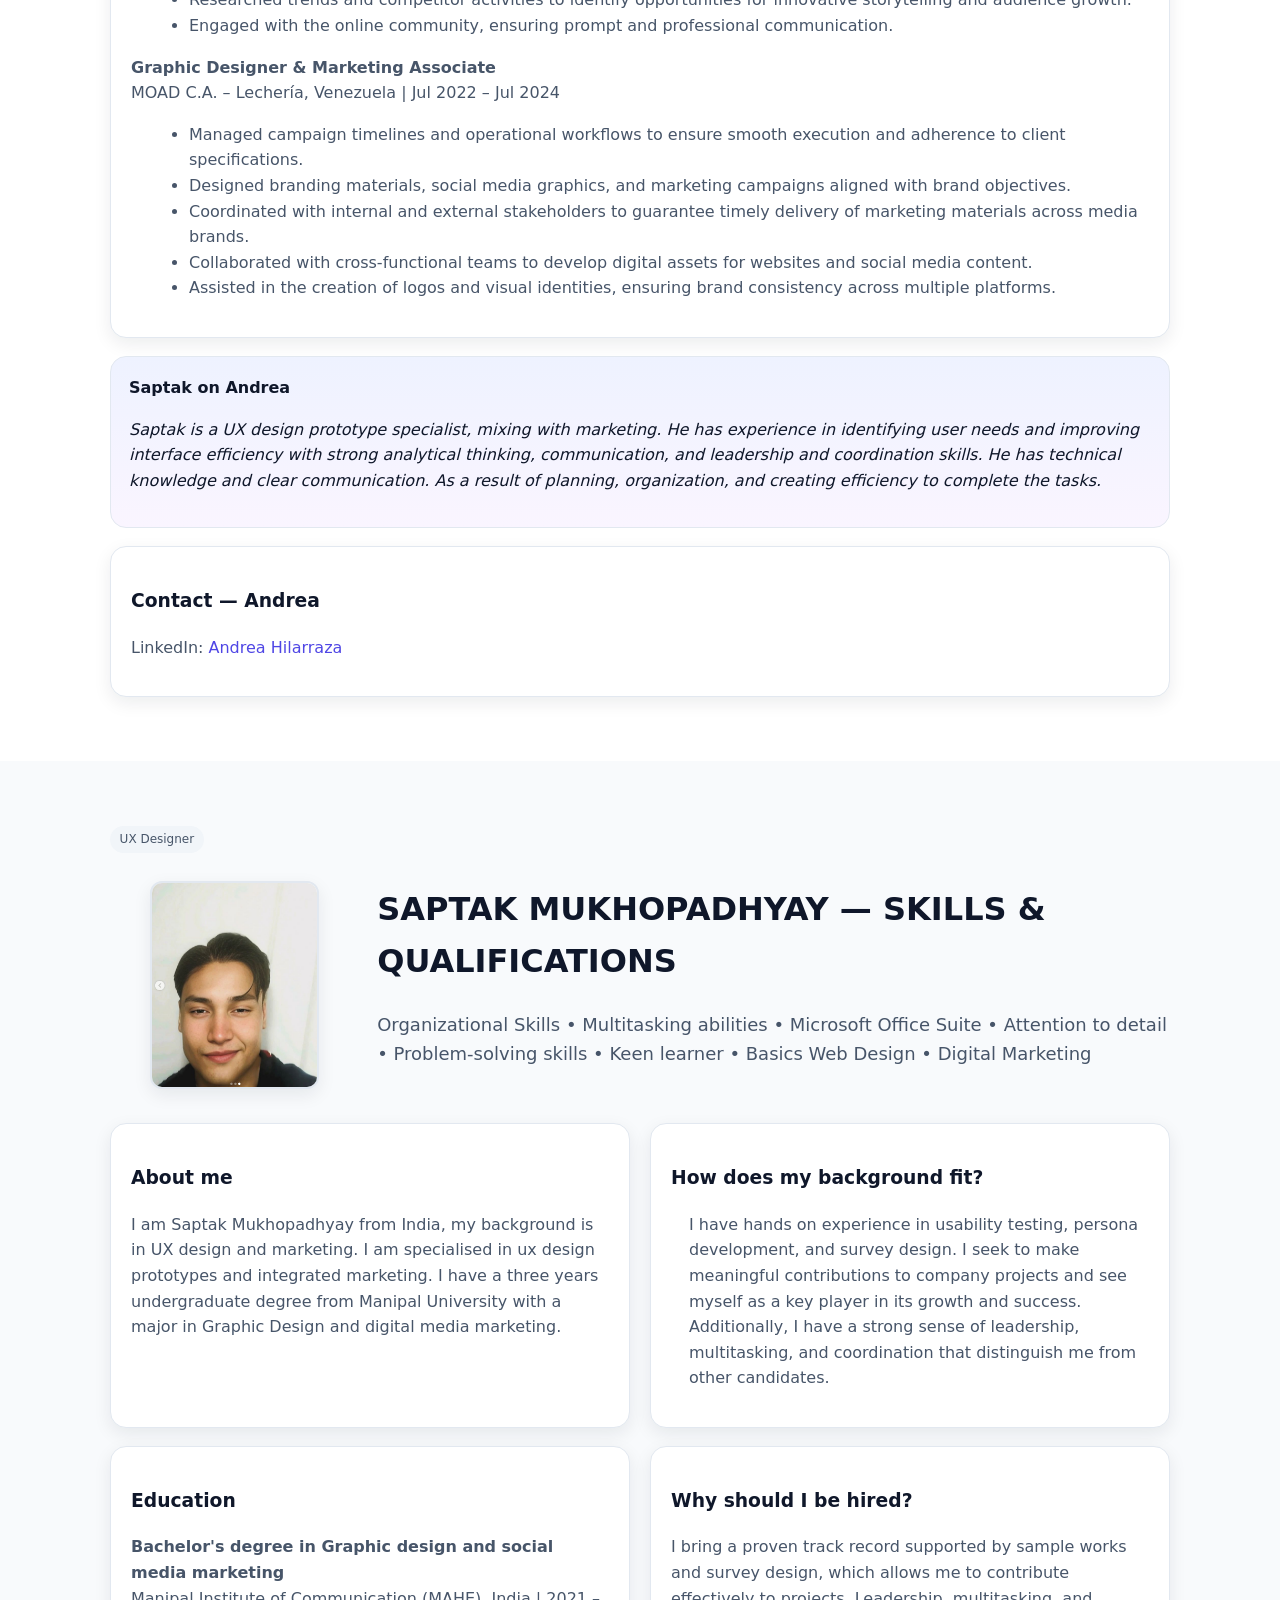
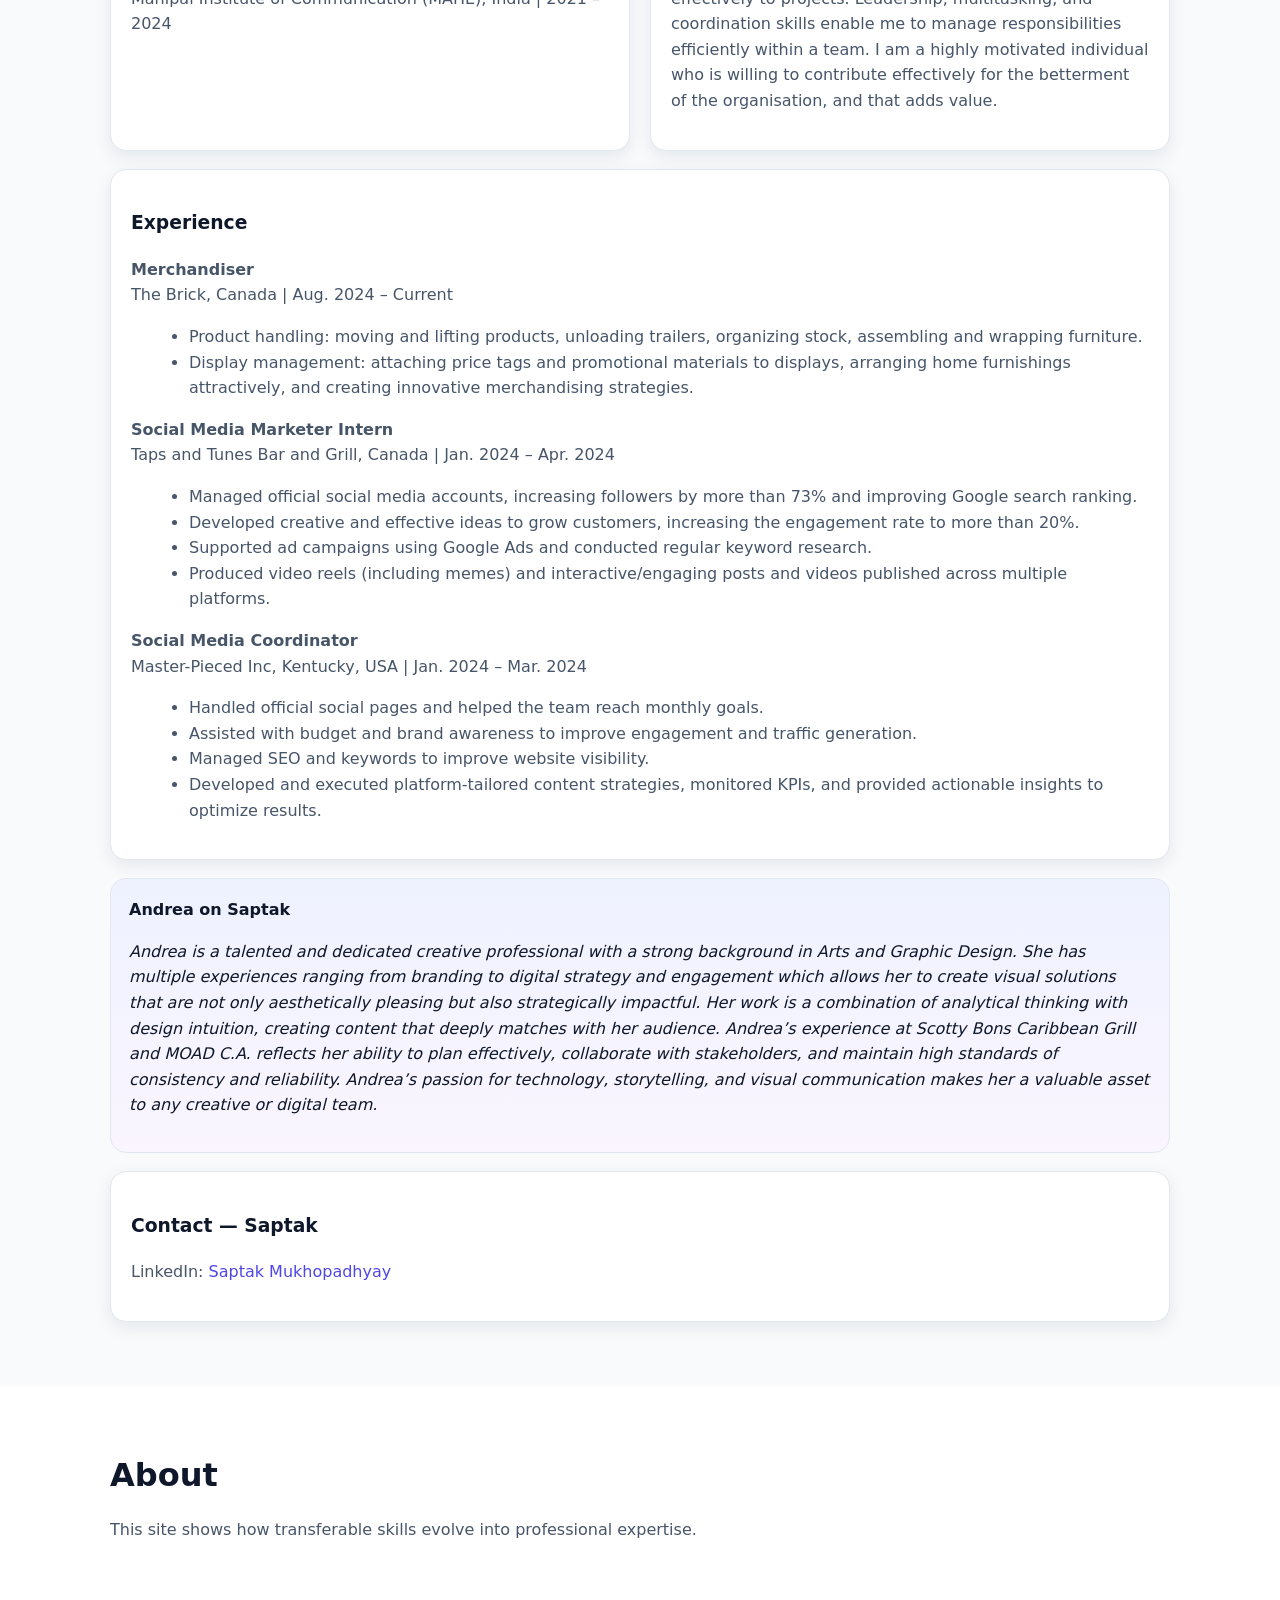
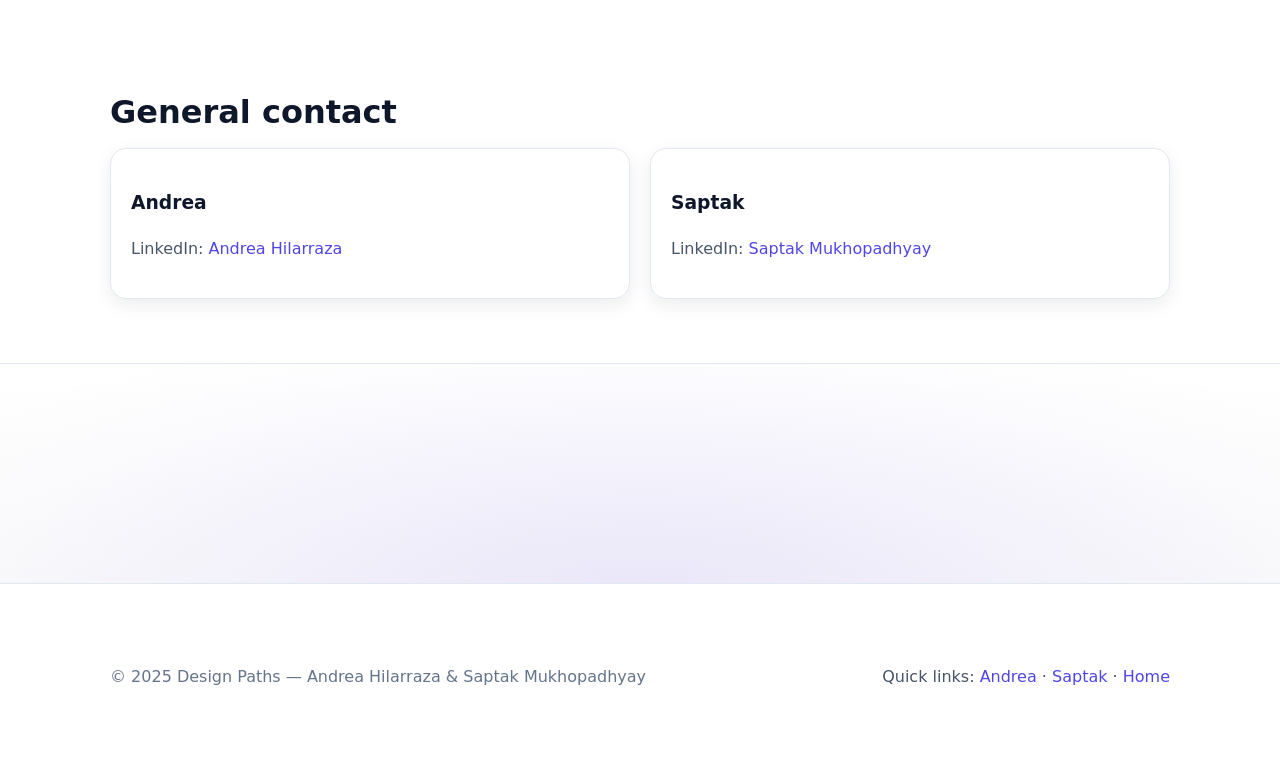
==== commit e8b48bc3: "Update index.html" ====
--- a/index.html
+++ b/index.html
@@ -374,7 +374,7 @@
           <div class="text">
             <h2 id="saptak-title">SAPTAK MUKHOPADHYAY — SKILLS & QUALIFICATIONS </h2>
             <p class="lead">Organizational Skills • Multitasking abilities • Microsoft Office Suite • Attention to detail • Problem-solving skills
-              • Keen learner • Basics Web Design • Digital Marketing,</p>
+              • Keen learner • Basics Web Design • Digital Marketing</p>
           </div>
         </div>
 
